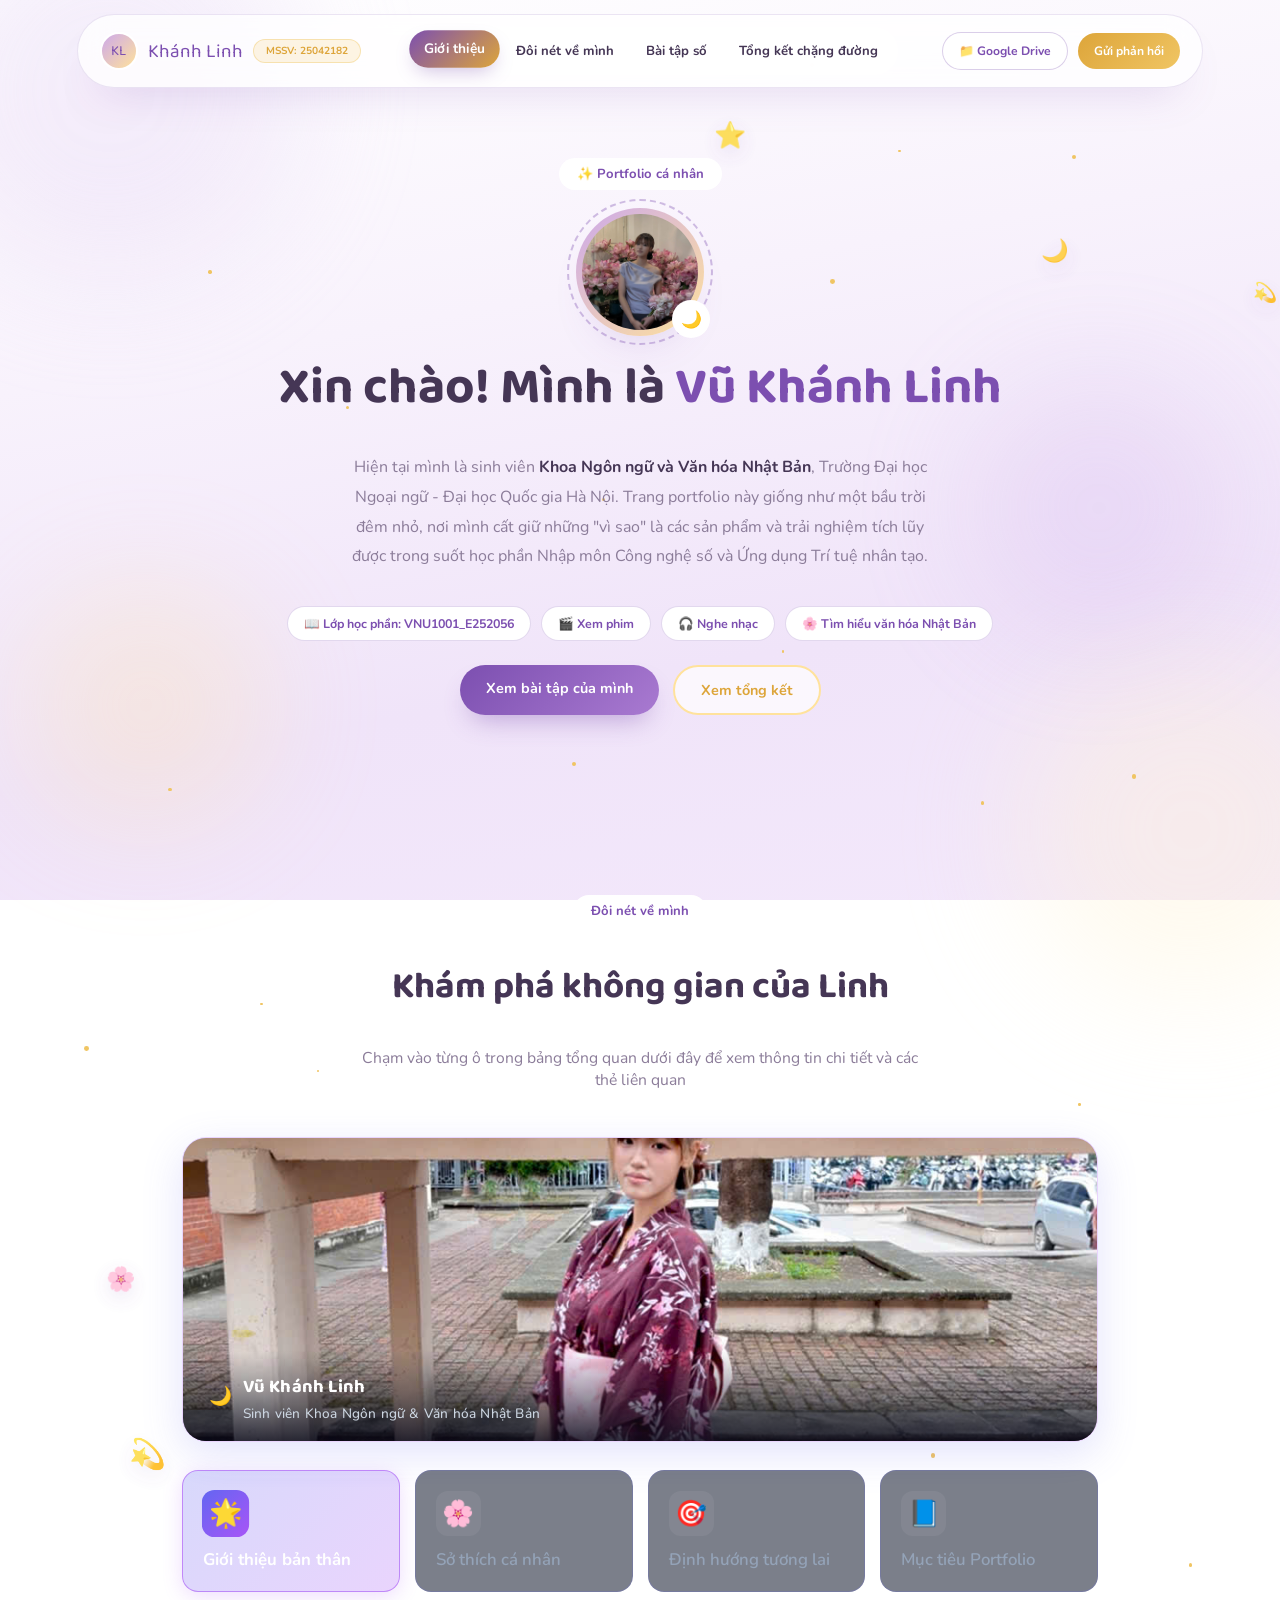
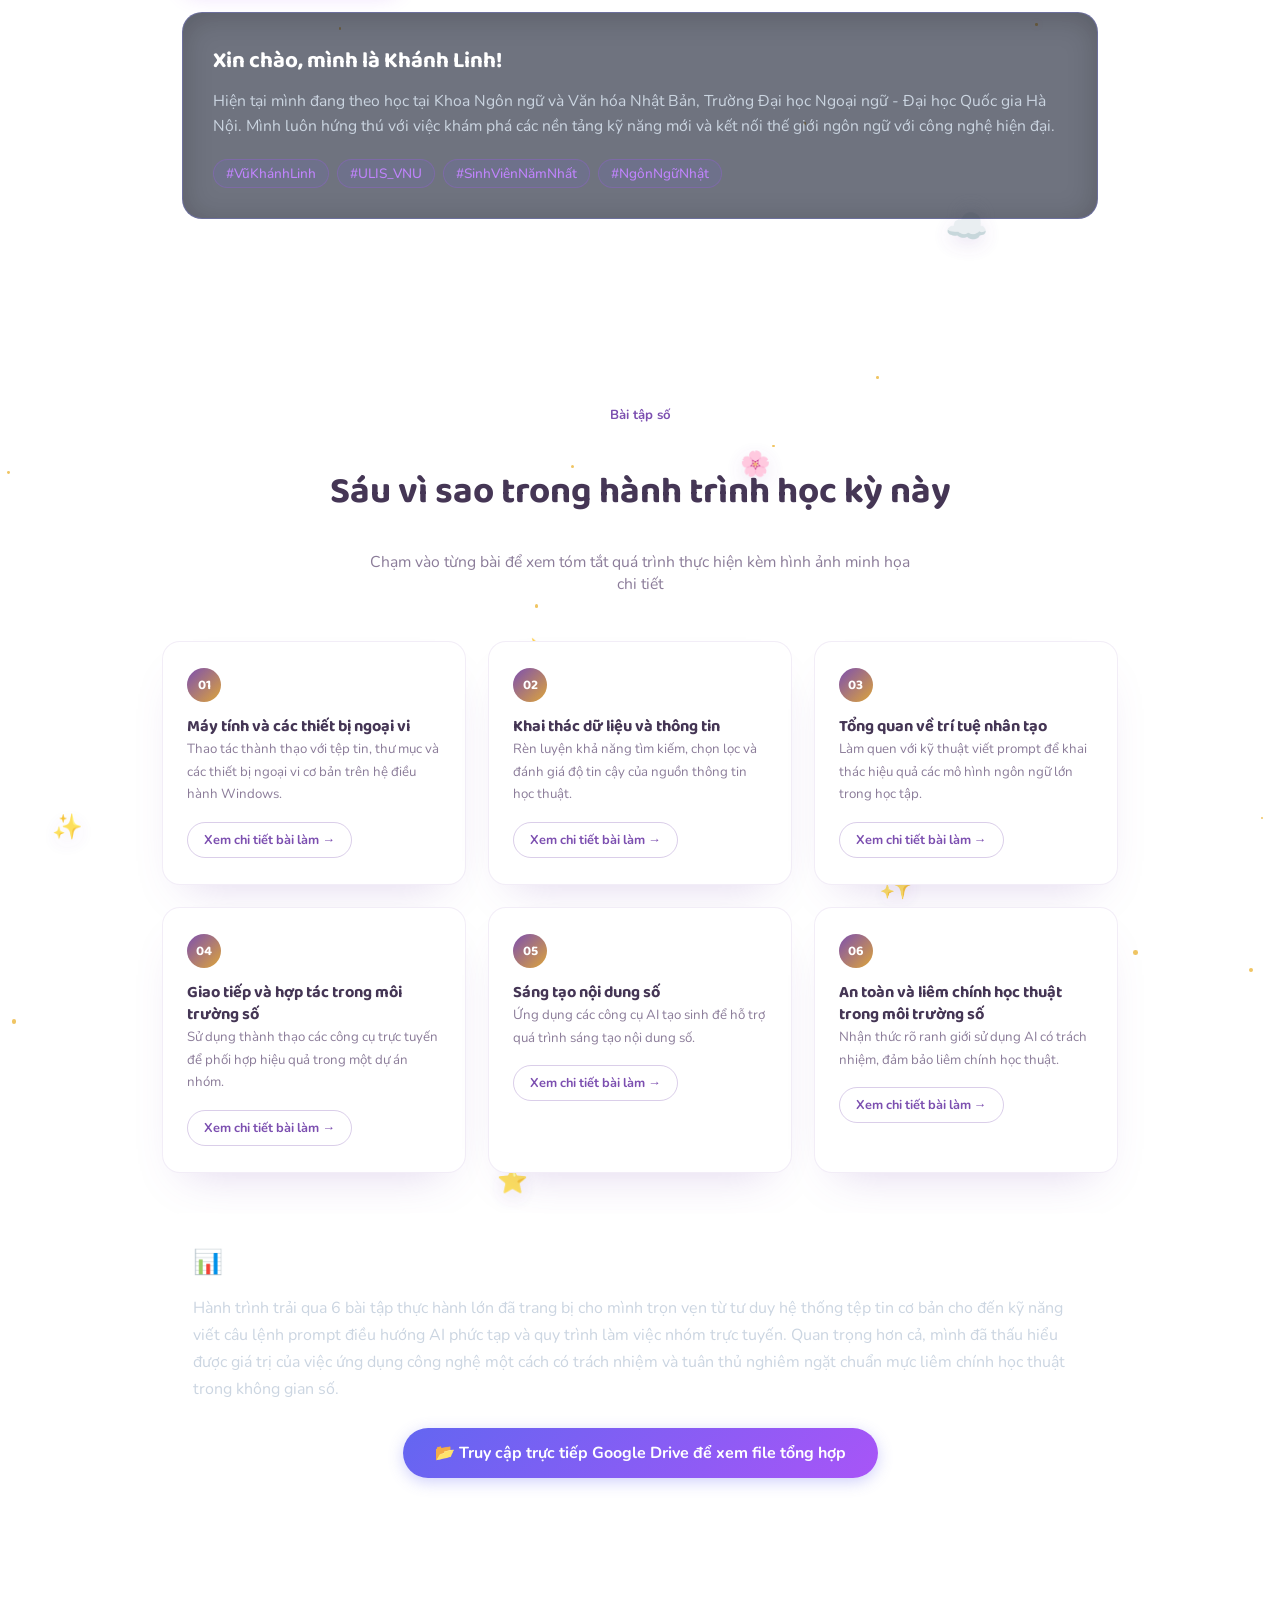
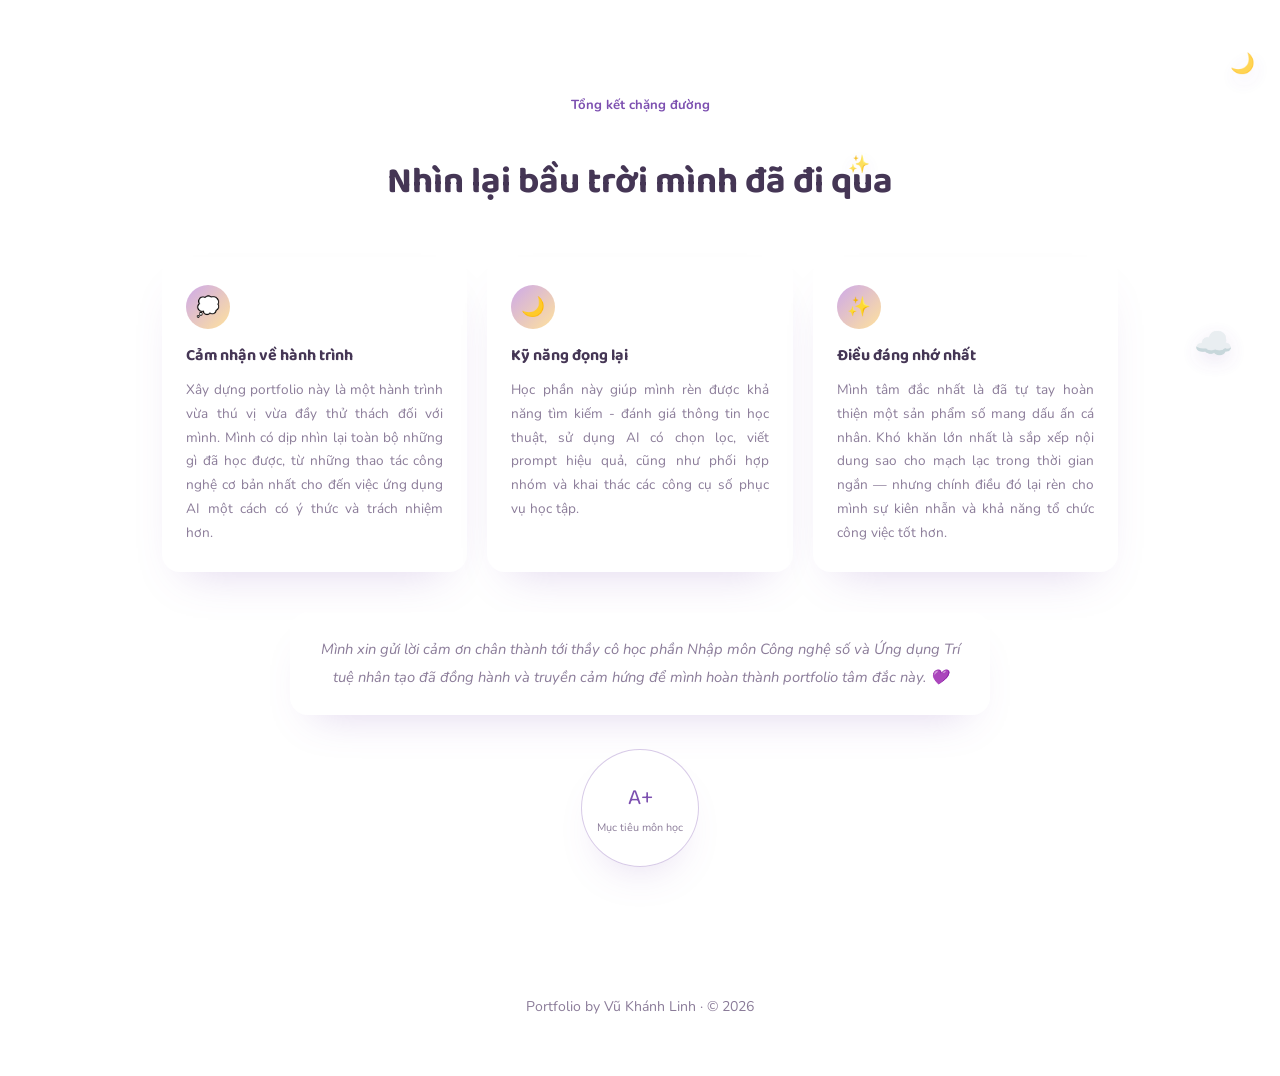
==== index.html @ 267544a5 "Update index.html" ====
<!DOCTYPE html>
<html lang="vi">
<head>
<meta charset="UTF-8">
<meta name="viewport" content="width=device-width, initial-scale=1.0">
<title>Vũ Khánh Linh — Portfolio ✨</title>
<link rel="preconnect" href="https://fonts.googleapis.com">
<link rel="preconnect" href="https://fonts.gstatic.com" crossorigin>
<link href="https://fonts.googleapis.com/css2?family=Baloo+2:wght@500;600;700;800&family=Nunito:wght@400;500;600;700;800&display=swap" rel="stylesheet">
<link rel="stylesheet" href="style.css">
<style>
  /* ==========================================================================
     CSS BỔ SUNG & CẬP NHẬT CHO BỐ CỤC GIỚI THIỆU GIỐNG WEB MẪU VÀ BẢNG TAB INTERACTIVE
     ========================================================================== */
  
  /* Khung bao ngoài: xếp dọc — ảnh banner ngang ở trên, bảng nội dung ở dưới */
  .about-layout-wrapper {
    display: flex;
    flex-direction: column;
    gap: 28px;
    max-width: 1200px;
    margin: 40px auto 0;
    padding: 0 20px;
  }

  /* Khung ảnh banner ngang, đặt phía trên các ô nội dung */
  .about-image-side {
    width: 100%;
    aspect-ratio: 21 / 7;
    border-radius: 24px;
    overflow: hidden;
    position: relative;
    box-shadow: 0 12px 40px rgba(99, 102, 241, 0.18);
    border: 1px solid rgba(168, 85, 247, 0.25);
    isolation: isolate;
    touch-action: manipulation;
    -webkit-tap-highlight-color: transparent;
  }
  /* Viền phát sáng chạy quanh khung ảnh, đồng bộ tông tím-chàm của web */
  .about-image-side::before {
    content: '';
    position: absolute;
    inset: -2px;
    z-index: -1;
    border-radius: 26px;
    background: linear-gradient(120deg, #6366f1, #a855f7, #ec4899, #6366f1);
    background-size: 300% 300%;
    animation: bannerGlow 8s ease infinite;
    opacity: 0.55;
  }
  .about-image-side img {
    width: 100%;
    height: 100%;
    object-fit: cover;
    display: block;
    transition: transform 0.6s ease;
    animation: kenBurns 14s ease-in-out infinite alternate;
  }
  /* Chỉ phóng ảnh nhẹ trên thiết bị có chuột thật — tránh hiệu ứng phóng bị "kẹt" khi chạm/click trên di động */
  @media (hover: hover) and (pointer: fine) {
    .about-image-side:hover img {
      transform: scale(1.06);
    }
  }

  /* Lớp phủ gradient + nhãn tên phía dưới ảnh banner, đồng bộ tông màu chàm-tím */
  .about-image-caption {
    position: absolute;
    left: 0; right: 0; bottom: 0;
    padding: 22px 26px 18px;
    background: linear-gradient(to top, rgba(10, 10, 25, 0.85) 0%, rgba(10, 10, 25, 0.35) 55%, transparent 100%);
    display: flex;
    align-items: center;
    gap: 10px;
    color: #fff;
    font-family: 'Baloo 2', sans-serif;
    font-size: 1.15rem;
    font-weight: 700;
    letter-spacing: 0.2px;
    pointer-events: none;
  }
  .about-image-caption .caption-sparkle {
    display: inline-block;
    animation: sparkleSpin 3.5s ease-in-out infinite;
  }
  .about-image-caption .caption-sub {
    display: block;
    font-family: 'Nunito', sans-serif;
    font-size: 0.85rem;
    font-weight: 500;
    color: #cbd5e1;
    margin-top: 2px;
  }

  @keyframes bannerGlow {
    0% { background-position: 0% 50%; }
    50% { background-position: 100% 50%; }
    100% { background-position: 0% 50%; }
  }
  @keyframes kenBurns {
    from { transform: scale(1); }
    to { transform: scale(1.08); }
  }
  @keyframes sparkleSpin {
    0%, 100% { transform: rotate(0deg) scale(1); }
    50% { transform: rotate(20deg) scale(1.15); }
  }

  /* Hệ thống bảng tổng quan và nội dung tương tác (Interactive Board) */
  .about-interactive-side {
    display: flex;
    flex-direction: column;
    gap: 20px;
    width: 100%;
  }
  
  /* Bảng tổng quan gồm 4 ô - ĐÃ ĐỔI MÀU KHỚP TONE WEB */
  .info-grid-board {
    display: grid;
    grid-template-columns: repeat(4, 1fr);
    gap: 15px;
  }
  .info-cell {
    background: rgba(15, 23, 42, 0.55); /* Màu nền tối sâu đồng bộ với không gian web */
    border: 1px solid rgba(99, 102, 241, 0.2); /* Viền màu chàm mờ */
    padding: 20px;
    border-radius: 16px;
    cursor: pointer;
    transition: all 0.3s cubic-bezier(0.4, 0, 0.2, 1);
    display: flex;
    flex-direction: column;
    align-items: flex-start;
    gap: 12px;
    touch-action: manipulation;
    -webkit-tap-highlight-color: transparent;
    position: relative;
    overflow: hidden;
  }
  .info-cell .cell-icon {
    font-size: 1.6rem;
    background: rgba(255, 255, 255, 0.06);
    width: 45px;
    height: 45px;
    display: flex;
    align-items: center;
    justify-content: center;
    border-radius: 12px;
    transition: all 0.3s ease;
  }
  .info-cell h3 {
    font-size: 1.05rem;
    margin: 0;
    font-family: 'Nunito', sans-serif;
    color: #94a3b8; /* Chữ màu xám bạc dịu nhẹ, không bị gắt */
    font-weight: 600;
  }
  
  /* Trạng thái ô đang được chọn - ĐÃ ĐỔI MÀU KHỚP TONE WEB */
  .info-cell.active-cell {
    background: linear-gradient(135deg, rgba(99, 102, 241, 0.25), rgba(168, 85, 247, 0.25)); /* Gradient Chàm - Tím neon mờ */
    border-color: rgba(168, 85, 247, 0.6); /* Viền tím phát sáng rõ nét */
    box-shadow: 0 4px 20px rgba(168, 85, 247, 0.2);
    animation: cellPop 0.35s cubic-bezier(0.34, 1.56, 0.64, 1);
  }
  .info-cell.active-cell h3 {
    color: #ffffff; /* Khi active chữ chuyển hẳn sang trắng sáng */
    font-weight: 700;
  }
  .info-cell.active-cell .cell-icon {
    background: linear-gradient(135deg, #6366f1, #a855f7); /* Icon có nền gradient đặc trưng */
    transform: scale(1.05);
    animation: iconBounce 0.5s ease;
  }
  /* Hiệu ứng hover chỉ áp dụng cho chuột thật */
  @media (hover: hover) and (pointer: fine) {
    .info-cell:hover:not(.active-cell) {
      background: rgba(99, 102, 241, 0.12); /* Ánh lên sắc xanh chàm mờ khi hover */
      border-color: rgba(99, 102, 241, 0.4);
      transform: translateY(-2px);
    }
  }
  .info-cell:active:not(.active-cell) {
    background: rgba(255, 255, 255, 0.09);
  }

  @keyframes cellPop {
    0% { transform: scale(0.96); }
    60% { transform: scale(1.02); }
    100% { transform: scale(1); }
  }
  @keyframes iconBounce {
    0% { transform: scale(0.6) rotate(-10deg); }
    60% { transform: scale(1.15) rotate(6deg); }
    100% { transform: scale(1.05) rotate(0deg); }
  }

  /* Khung hiển thị nội dung chi tiết phía dưới bảng */
  .info-details-display {
    background: rgba(15, 23, 42, 0.6); /* Nền đồng bộ bóng mờ bóng đêm */
    border: 1px solid rgba(99, 102, 241, 0.25); /* Viền màu chàm đồng điệu với khối bài tập */
    border-radius: 20px;
    padding: 30px;
    min-height: 180px;
    backdrop-filter: blur(10px);
    position: relative;
    display: flex;
    flex-direction: column;
    justify-content: space-between;
    box-shadow: inset 0 4px 30px rgba(0, 0, 0, 0.2);
  }
  .details-content-pane {
    display: none;
    animation: fadeInBlur 0.4s ease forwards;
  }
  .details-content-pane.active-pane {
    display: block;
  }
  .details-content-pane h4 {
    font-family: 'Baloo 2', sans-serif;
    font-size: 1.4rem;
    margin: 0 0 10px 0;
    color: #fff;
  }
  .details-content-pane p {
    color: #cbd5e1;
    line-height: 1.6;
    margin: 0 0 20px 0;
    font-size: 0.98rem;
  }

  /* Vùng chứa thẻ từ khóa liên quan */
  .related-tags-zone {
    display: flex;
    flex-wrap: wrap;
    gap: 8px;
  }
  .keyword-tag {
    background: rgba(99, 102, 241, 0.1); /* Màu nền thẻ mờ chàm */
    border: 1px solid rgba(168, 85, 247, 0.25); /* Viền thẻ ánh tím nhẹ */
    color: #c084fc; /* Màu chữ tím nhạt phát sáng dịu mắt */
    padding: 4px 12px;
    border-radius: 30px;
    font-size: 0.85rem;
    font-weight: 500;
    transition: all 0.2s ease;
  }
  .keyword-tag:hover {
    background: rgba(168, 85, 247, 0.25);
    border-color: rgba(168, 85, 247, 0.5);
    color: #fff;
    box-shadow: 0 2px 10px rgba(168, 85, 247, 0.3);
  }

  @keyframes fadeInBlur {
    from { opacity: 0; transform: translateY(5px); filter: blur(4px); }
    to { opacity: 1; transform: translateY(0); filter: blur(0); }
  }

  /* Khung tổng kết kinh nghiệm dưới lưới bài tập */
  .exercises-summary-box {
    max-width: 1200px;
    margin: 40px auto 0;
    padding: 30px;
    background: rgba(255, 255, 255, 0.04);
    backdrop-filter: blur(10px);
    border-radius: 24px;
    border: 1px solid rgba(255, 255, 255, 0.08);
  }
  .exercises-summary-box h3 {
    font-family: 'Baloo 2', sans-serif;
    font-size: 1.5rem;
    color: #fff;
    margin: 0 0 12px 0;
    display: flex;
    align-items: center;
    gap: 10px;
  }
  .exercises-summary-box p {
    color: #cbd5e1;
    line-height: 1.7;
    margin: 0 0 25px 0;
  }
  .drive-cta-wrapper {
    text-align: center;
  }
  .btn-drive-direct {
    display: inline-flex;
    align-items: center;
    gap: 10px;
    background: linear-gradient(135deg, #6366f1, #a855f7);
    color: #fff;
    padding: 14px 32px;
    border-radius: 50px;
    font-weight: 700;
    text-decoration: none;
    box-shadow: 0 4px 15px rgba(99, 102, 241, 0.3);
    transition: all 0.3s ease;
  }
  .btn-drive-direct:hover {
    transform: translateY(-3px);
    box-shadow: 0 6px 20px rgba(168, 85, 247, 0.5);
  }

  /* Responsive: ảnh banner thấp hơn và bảng ô rút về ít cột hơn trên màn hình nhỏ */
  @media (max-width: 968px) {
    .info-grid-board {
      grid-template-columns: repeat(2, 1fr);
    }
    .about-image-side {
      aspect-ratio: 16 / 9;
    }
  }
  @media (max-width: 560px) {
    .info-grid-board {
      grid-template-columns: 1fr;
    }
    .about-image-side {
      aspect-ratio: 4 / 3;
    }
    .about-image-caption {
      font-size: 1rem;
      padding: 16px 18px 14px;
    }
  }
</style>
</head>
<body>

<div class="blob-wrap"><div class="blob blob-1"></div></div>
<div class="blob-wrap"><div class="blob blob-2"></div></div>
<div class="blob-wrap"><div class="blob blob-3"></div></div>
<div class="blob-wrap"><div class="blob blob-4"></div></div>
<div id="star-layer"></div>
<div id="sticker-layer"></div>
<div class="cursor-glow" id="cursorGlow"></div>

<nav>
  <div class="logo-group">
    <div class="logo-badge">
      <img src="avatar.jpg" alt="Vũ Khánh Linh" onerror="this.style.display='none'; this.parentElement.innerHTML='KL';">
    </div>
    <div class="logo">Khánh Linh</div>
    <span class="mssv-chip">MSSV: 25042182</span>
  </div>
  <ul class="nav-links">
    <li><a href="#gioi-thieu" class="nav-link active">Giới thiệu</a></li>
    <li><a href="#ve-minh" class="nav-link">Đôi nét về mình</a></li>
    <li><a href="#bai-tap" class="nav-link">Bài tập số</a></li>
    <li><a href="#tong-ket" class="nav-link">Tổng kết chặng đường</a></li>
  </ul>
  <div class="nav-actions">
    <a href="https://drive.google.com/drive/folders/YOUR_FOLDER_ID" target="_blank" rel="noopener" class="nav-btn nav-btn-outline">📁 Google Drive</a>
    <a href="#" class="nav-btn nav-btn-solid">Gửi phản hồi</a>
  </div>
</nav>

<section class="hero" id="gioi-thieu">
  <div class="hero-inner">
    <span class="eyebrow reveal">✨ Portfolio cá nhân</span>
    <div class="moon-avatar reveal">
      <div class="moon-inner">
        <img src="avt.jpg" alt="Ảnh cá nhân của Vũ Khánh Linh"
             onerror="this.style.display='none'; this.parentElement.innerHTML='<span class=\'avatar-fallback\'>KL</span>';">
      </div>
      <div class="star-badge">🌙</div>
    </div>
    <h1 class="reveal">Xin chào! Mình là <span>Vũ Khánh Linh</span></h1>
    <p class="reveal">Hiện tại mình là sinh viên <b>Khoa Ngôn ngữ và Văn hóa Nhật Bản</b>, Trường
      Đại học Ngoại ngữ - Đại học Quốc gia Hà Nội. Trang portfolio này giống như một bầu trời đêm
      nhỏ, nơi mình cất giữ những "vì sao" là các sản phẩm và trải nghiệm tích lũy được trong suốt
      học phần Nhập môn Công nghệ số và Ứng dụng Trí tuệ nhân tạo.</p>
    <div class="hero-meta reveal">
      <span>📖 Lớp học phần: VNU1001_E252056</span>
      <span>🎬 Xem phim</span>
      <span>🎧 Nghe nhạc</span>
      <span>🌸 Tìm hiểu văn hóa Nhật Bản</span>
    </div>
    <div class="hero-cta reveal">
      <a href="#bai-tap" class="btn btn-primary">Xem bài tập của mình</a>
      <a href="#tong-ket" class="btn btn-ghost">Xem tổng kết</a>
    </div>
  </div>
</section>

<section id="ve-minh">
  <div class="section-head reveal">
    <span class="eyebrow" style="position:static;">Đôi nét về mình</span>
    <h2>Khám phá không gian của Linh</h2>
    <p>Chạm vào từng ô trong bảng tổng quan dưới đây để xem thông tin chi tiết và các thẻ liên quan</p>
  </div>
  
  <div class="about-layout-wrapper">
    <div class="about-image-side reveal">
      <img src="linh.jpg" alt="Vũ Khánh Linh Portrait" onerror="this.src='https://images.unsplash.com/photo-1534528741775-53994a69daeb?q=80&w=1200&auto=format&fit=crop';">
      <div class="about-image-caption">
        <span class="caption-sparkle">🌙</span>
        <span>
          Vũ Khánh Linh
          <span class="caption-sub">Sinh viên Khoa Ngôn ngữ &amp; Văn hóa Nhật Bản</span>
        </span>
      </div>
    </div>

    <div class="about-interactive-side reveal">
      <div class="info-grid-board">
        <div class="info-cell active-cell reveal" onclick="switchAboutTab(0)">
          <div class="cell-icon">🌟</div>
          <h3>Giới thiệu bản thân</h3>
        </div>
        <div class="info-cell reveal" onclick="switchAboutTab(1)">
          <div class="cell-icon">🌸</div>
          <h3>Sở thích cá nhân</h3>
        </div>
        <div class="info-cell reveal" onclick="switchAboutTab(2)">
          <div class="cell-icon">🎯</div>
          <h3>Định hướng tương lai</h3>
        </div>
        <div class="info-cell reveal" onclick="switchAboutTab(3)">
          <div class="cell-icon">📘</div>
          <h3>Mục tiêu Portfolio</h3>
        </div>
      </div>

      <div class="info-details-display">
        
        <div class="details-content-pane active-pane" id="pane-0">
          <h4>Xin chào, mình là Khánh Linh!</h4>
          <p>Hiện tại mình đang theo học tại Khoa Ngôn ngữ và Văn hóa Nhật Bản, Trường Đại học Ngoại ngữ - Đại học Quốc gia Hà Nội. Mình luôn hứng thú với việc khám phá các nền tảng kỹ năng mới và kết nối thế giới ngôn ngữ với công nghệ hiện đại.</p>
          <div class="related-tags-zone">
            <span class="keyword-tag">#VũKhánhLinh</span>
            <span class="keyword-tag">#ULIS_VNU</span>
            <span class="keyword-tag">#SinhViênNămNhất</span>
            <span class="keyword-tag">#NgônNgữNhật</span>
          </div>
        </div>

        <div class="details-content-pane" id="pane-1">
          <h4>Những điều làm cuộc sống mình rực rỡ</h4>
          <p>Ngoài không gian giảng đường, mình thích tìm cảm hứng thông qua việc xem phim truyền hình, nghe các giai điệu nhẹ nhàng và chủ động tìm hiểu các nét đẹp văn hóa độc đáo của xứ sở hoa anh đào. Điều này hỗ trợ tư duy ngôn ngữ của mình cực tốt.</p>
          <div class="related-tags-zone">
            <span class="keyword-tag">#XemPhim</span>
            <span class="keyword-tag">#NgheNhạc</span>
            <span class="keyword-tag">#VănHóaNhậtBản</span>
            <span class="keyword-tag">#JPop_Anime</span>
          </div>
        </div>

        <div class="details-content-pane" id="pane-2">
          <h4>Mục tiêu học tập & Định hướng phát triển</h4>
          <p>Mình mong muốn xây dựng một nền tảng kiến thức chuyên sâu vững chắc về Nhật Bản học. Đồng thời, mình chủ động kết hợp trau dồi các kỹ năng công nghệ số và ứng dụng AI cốt lõi để nâng cao hiệu suất làm việc toàn diện trong kỷ nguyên mới.</p>
          <div class="related-tags-zone">
            <span class="keyword-tag">#ChuyểnĐổiSố</span>
            <span class="keyword-tag">#NăngLựcCạnhTranh</span>
            <span class="keyword-tag">#KỹNăngAI</span>
            <span class="keyword-tag">#HọcTậpChủĐộng</span>
          </div>
        </div>

        <div class="details-content-pane" id="pane-3">
          <h4>Ý nghĩa cốt lõi của không gian này</h4>
          <p>Trang Portfolio này được thiết kế như một cuốn nhật ký số hóa lưu trữ toàn bộ các sản phẩm thực hành thực tế của học phần VNU1001. Đây là minh chứng rõ ràng cho tiến trình phát triển và hoàn thiện kỹ năng số của bản thân mình.</p>
          <div class="related-tags-zone">
            <span class="keyword-tag">#LưuTrữSố</span>
            <span class="keyword-tag">#ỨngDụngTríTuệNhânTạo</span>
            <span class="keyword-tag">#MinhChứngHọcTập</span>
            <span class="keyword-tag">#VNU1001</span>
          </div>
        </div>

      </div>
    </div>
  </div>
</section>

<section id="bai-tap">
  <div class="section-head reveal">
    <span class="eyebrow" style="position:static;">Bài tập số</span>
    <h2>Sáu vì sao trong hành trình học kỳ này</h2>
    <p>Chạm vào từng bài để xem tóm tắt quá trình thực hiện kèm hình ảnh minh họa chi tiết</p>
  </div>
  <div class="work-grid" id="workGrid"></div>

  <div class="exercises-summary-box reveal">
    <h3>📊 Tổng kết kinh nghiệm sau 6 bài tập</h3>
    <p>
      Hành trình trải qua 6 bài tập thực hành lớn đã trang bị cho mình trọn vẹn từ tư duy hệ thống tệp tin cơ bản cho đến kỹ năng viết câu lệnh prompt điều hướng AI phức tạp và quy trình làm việc nhóm trực tuyến. Quan trọng hơn cả, mình đã thấu hiểu được giá trị của việc ứng dụng công nghệ một cách có trách nhiệm và tuân thủ nghiêm ngặt chuẩn mực liêm chính học thuật trong không gian số.
    </p>
    <div class="drive-cta-wrapper">
      <a href="https://drive.google.com/drive/folders/YOUR_FOLDER_ID" target="_blank" rel="noopener" class="btn-drive-direct">
        📂 Truy cập trực tiếp Google Drive để xem file tổng hợp
      </a>
    </div>
  </div>
</section>

<section id="tong-ket">
  <div class="section-head reveal">
    <span class="eyebrow" style="position:static;">Tổng kết chặng đường</span>
    <h2>Nhìn lại bầu trời mình đã đi qua</h2>
  </div>
  <div class="phase-grid">
    <div class="phase-card reveal">
      <div class="p-icon">💭</div>
      <h3>Cảm nhận về hành trình</h3>
      <p>Xây dựng portfolio này là một hành trình vừa thú vị vừa đầy thử thách đối với mình.
        Mình có dịp nhìn lại toàn bộ những gì đã học được, từ những thao tác công nghệ cơ bản
        nhất cho đến việc ứng dụng AI một cách có ý thức và trách nhiệm hơn.</p>
    </div>
    <div class="phase-card reveal">
      <div class="p-icon">🌙</div>
      <h3>Kỹ năng đọng lại</h3>
      <p>Học phần này giúp mình rèn được khả năng tìm kiếm - đánh giá thông tin học thuật, sử
        dụng AI có chọn lọc, viết prompt hiệu quả, cũng như phối hợp nhóm và khai thác các công
        cụ số phục vụ học tập.</p>
    </div>
    <div class="phase-card reveal">
      <div class="p-icon">✨</div>
      <h3>Điều đáng nhớ nhất</h3>
      <p>Mình tâm đắc nhất là đã tự tay hoàn thiện một sản phẩm số mang dấu ấn cá nhân. Khó khăn
        lớn nhất là sắp xếp nội dung sao cho mạch lạc trong thời gian ngắn — nhưng chính điều đó
        lại rèn cho mình sự kiên nhẫn và khả năng tổ chức công việc tốt hơn.</p>
    </div>
  </div>
  <p class="thanks-note reveal">Mình xin gửi lời cảm ơn chân thành tới thầy cô học phần Nhập môn
    Công nghệ số và Ứng dụng Trí tuệ nhân tạo đã đồng hành và truyền cảm hứng để mình hoàn thành
    portfolio tâm đắc này. 💜</p>
  <div class="stat-solo reveal">
    <div class="stat-circle"><span class="num">A+</span><span class="label">Mục tiêu môn học</span></div>
  </div>
</section>

<footer>
  Portfolio by Vũ Khánh Linh · © 2026
</footer>

<script>
  // ===== XỬ LÝ CHUYỂN ĐỔI Ô TRONG BẢNG GIỚI THIỆU ĐỘNG =====
  function switchAboutTab(index) {
    // Gỡ bỏ class active cũ của các ô trong bảng
    const cells = document.querySelectorAll('.info-cell');
    cells.forEach(cell => cell.classList.remove('active-cell'));
    
    // Gỡ bỏ class hiển thị nội dung cũ
    const panes = document.querySelectorAll('.details-content-pane');
    panes.forEach(pane => pane.classList.remove('active-pane'));
    
    // Kích hoạt ô mới và nội dung mới tương ứng
    cells[index].classList.add('active-cell');
    document.getElementById(`pane-${index}`).classList.add('active-pane');
  }

  // ===== twinkling stars =====
  const starLayer = document.getElementById('star-layer');
  for(let i=0;i<40;i++){
    const s = document.createElement('div');
    s.className = 'twinkle';
    const size = 2 + Math.random()*3;
    s.style.width = size+'px'; s.style.height = size+'px';
    s.style.left = (Math.random()*100)+'vw';
    s.style.top = (Math.random()*300)+'vh';
    s.style.animationDuration = (2+Math.random()*3)+'s';
    s.style.animationDelay = (Math.random()*4)+'s';
    starLayer.appendChild(s);
  }

  // ===== floating stickers =====
  const stickerEmojis = ['✨','🌙','⭐','💫','🌸','☁️'];
  const layer = document.getElementById('sticker-layer');
  const stickers = [];
  for(let i=0;i<14;i++){
    const el = document.createElement('div');
    el.className = 'float-sticker';
    el.textContent = stickerEmojis[i % stickerEmojis.length];
    el.style.left = (Math.random()*100) + 'vw';
    el.style.top = (Math.random()*400) + 'vh';
    el.style.animationDelay = (Math.random()*4) + 's';
    el.style.animationDuration = (4 + Math.random()*3) + 's';
    el.style.fontSize = (1.1 + Math.random()*1.1) + 'rem';
    layer.appendChild(el);
    stickers.push({ el, speed: 0.05 + Math.random()*0.15 });
  }
  window.addEventListener('scroll', () => {
    const y = window.scrollY;
    stickers.forEach(s => { s.el.style.transform = `translateY(${-y * s.speed}px)`; });
  }, { passive: true });

  const glow = document.getElementById('cursorGlow');
  window.addEventListener('mousemove', (e) => {
    glow.style.left = e.clientX+'px'; glow.style.top = e.clientY+'px'; glow.style.opacity = 1;
  });
  window.addEventListener('mouseleave', () => { glow.style.opacity = 0; });

  function addTilt(el, strength=6){
    el.addEventListener('mousemove', (e) => {
      const r = el.getBoundingClientRect();
      const px = (e.clientX-r.left)/r.width - 0.5, py = (e.clientY-r.top)/r.height - 0.5;
      el.style.transform = `perspective(700px) rotateY(${px*strength}deg) rotateX(${-py*strength}deg) translateY(-4px)`;
    });
    el.addEventListener('mouseleave', () => { el.style.transform = ''; });
  }

  // ===== bài tập card grid, each links to its own sub-page =====
  const exercises = [
    {t:"Máy tính và các thiết bị ngoại vi",
     goal:"Thao tác thành thạo với tệp tin, thư mục và các thiết bị ngoại vi cơ bản trên hệ điều hành Windows.",
     link:"baitap1.html"},
    {t:"Khai thác dữ liệu và thông tin",
     goal:"Rèn luyện khả năng tìm kiếm, chọn lọc và đánh giá độ tin cậy của nguồn thông tin học thuật.",
     link:"baitap2.html"},
    {t:"Tổng quan về trí tuệ nhân tạo",
     goal:"Làm quen với kỹ thuật viết prompt để khai thác hiệu quả các mô hình ngôn ngữ lớn trong học tập.",
     link:"baitap3.html"},
    {t:"Giao tiếp và hợp tác trong môi trường số",
     goal:"Sử dụng thành thạo các công cụ trực tuyến để phối hợp hiệu quả trong một dự án nhóm.",
     link:"baitap4.html"},
    {t:"Sáng tạo nội dung số",
     goal:"Ứng dụng các công cụ AI tạo sinh để hỗ trợ quá trình sáng tạo nội dung số.",
     link:"baitap5.html"},
    {t:"An toàn và liêm chính học thuật trong môi trường số",
     goal:"Nhận thức rõ ranh giới sử dụng AI có trách nhiệm, đảm bảo liêm chính học thuật.",
     link:"baitap6.html"},
  ];
  const grid = document.getElementById('workGrid');
  exercises.forEach((ex,i)=>{
    const card = document.createElement('a');
    card.href = ex.link;
    card.className = 'work-card reveal';
    card.innerHTML = `
      <div class="w-top"><span class="w-num">${String(i+1).padStart(2,'0')}</span></div>
      <h3>${ex.t}</h3>
      <p class="w-goal">${ex.goal}</p>
      <span class="w-link">Xem chi tiết bài làm →</span>`;
    grid.appendChild(card);
    addTilt(card, 4);
  });

  // ===== reveal on scroll =====
  const reveals = document.querySelectorAll('.reveal');
  reveals.forEach((el, i) => { el.style.transitionDelay = (i % 6) * 0.07 + 's'; });
  const io = new IntersectionObserver((entries)=>{
    entries.forEach(entry=>{
      if(entry.isIntersecting){ entry.target.classList.add('in-view'); io.unobserve(entry.target); }
    });
  }, { threshold: 0.12 });
  reveals.forEach(el=>io.observe(el));

  // ===== smooth scroll + active nav =====
  const navLinks = document.querySelectorAll('.nav-link');
  document.querySelectorAll('a[href^="#"]').forEach(link=>{
    link.addEventListener('click', (e)=>{
      const target = document.querySelector(link.getAttribute('href'));
      if(target){ e.preventDefault(); target.scrollIntoView({ behavior: 'smooth', block: 'start' }); }
    });
  });
  const sections = document.querySelectorAll('section[id]');
  const navIo = new IntersectionObserver((entries)=>{
    entries.forEach(entry=>{
      if(entry.isIntersecting){
        const id = entry.target.getAttribute('id');
        navLinks.forEach(l=>{ l.classList.toggle('active', l.getAttribute('href') === '#' + id); });
      }
    });
  }, { threshold: 0.4 });
  sections.forEach(s=>navIo.observe(s));
</script>
</body>
</html>
---- style.css ----
:root{
  --twilight-pale: #F8F2FC;
  --twilight-deep: #F0E4F9;
  --purple-pale: #E6D6F5;
  --purple-soft: #CDA9EA;
  --purple: #A97AD1;
  --purple-deep: #7C4FB0;
  --gold-pale: #FFF3D6;
  --gold-soft: #FFE29C;
  --gold: #F0C563;
  --gold-deep: #DDA53A;
  --ink: #453655;
  --muted: #8B7C99;
  --white-soft: #FFFFFF;
  --shadow-soft: 0 22px 44px -24px rgba(124, 79, 176, 0.26);
  --radius-lg: 30px;
  --radius-sm: 18px;
}
*{ box-sizing: border-box; }
html{ scroll-behavior: smooth; }
@media (prefers-reduced-motion: reduce){
  html{ scroll-behavior: auto; }
  *{ animation-duration: 0.01ms !important; animation-iteration-count: 1 !important; transition-duration: 0.01ms !important; }
}
body{
  margin: 0; font-family: 'Nunito', sans-serif; color: var(--ink);
  background: linear-gradient(170deg, #FFFFFF 0%, var(--twilight-pale) 35%, var(--twilight-deep) 70%, #F3E8FB 100%);
  background-attachment: fixed; overflow-x: hidden; position: relative;
}
h1, h2, h3, .display{ font-family: 'Baloo 2', cursive; font-weight: 700; }
a{ color: inherit; text-decoration: none; }

/* ===== animated aurora blobs + stars ===== */
.blob-wrap{ position: fixed; inset: 0; z-index: 0; pointer-events: none; }
.blob{ position: fixed; border-radius: 50%; filter: blur(60px); opacity: 0.38; z-index: 0; pointer-events: none; }
.blob-1{ width: 380px; height: 380px; background: var(--purple-pale); top: -100px; left: -80px; animation: float1 17s ease-in-out infinite; }
.blob-2{ width: 340px; height: 340px; background: var(--gold-pale); bottom: -100px; right: -80px; animation: float2 21s ease-in-out infinite; }
.blob-3{ width: 260px; height: 260px; background: var(--purple-soft); top: 42%; right: 4%; animation: float3 19s ease-in-out infinite; opacity: 0.22; }
.blob-4{ width: 240px; height: 240px; background: var(--gold-soft); top: 65%; left: 2%; animation: float2 23s ease-in-out infinite; opacity: 0.25; }
@keyframes float1{ 0%,100%{ transform: translate(0,0) scale(1); } 50%{ transform: translate(-45px,55px) scale(1.12); } }
@keyframes float2{ 0%,100%{ transform: translate(0,0) scale(1); } 50%{ transform: translate(45px,-35px) scale(1.15); } }
@keyframes float3{ 0%,100%{ transform: translate(0,0) scale(1); } 50%{ transform: translate(-28px,-30px) scale(0.9); } }

#star-layer{ position: fixed; inset: 0; pointer-events: none; z-index: 1; }
.twinkle{ position: absolute; border-radius: 50%; background: var(--gold); animation: twinkle ease-in-out infinite; }
@keyframes twinkle{ 0%,100%{ opacity: 0.15; transform: scale(0.8); } 50%{ opacity: 0.9; transform: scale(1.3); } }

#sticker-layer{ position: fixed; inset: 0; pointer-events: none; z-index: 1; }
.float-sticker{ position: absolute; font-size: 1.5rem; animation: bob 5.5s ease-in-out infinite; opacity: 0.8; filter: drop-shadow(0 6px 10px rgba(124,79,176,0.18)); }
@keyframes bob{ 0%,100%{ transform: translateY(0) rotate(-6deg); } 50%{ transform: translateY(-20px) rotate(8deg); } }

.cursor-glow{
  position: fixed; width: 20px; height: 20px; border-radius: 50%;
  background: radial-gradient(circle, rgba(255,255,255,0.95), var(--gold-soft) 55%, transparent 75%);
  pointer-events: none; z-index: 999; transform: translate(-50%,-50%); mix-blend-mode: multiply;
  opacity: 0; transition: opacity 0.3s ease;
}

nav{
  position: sticky; top: 14px; z-index: 50; display: flex; align-items: center; justify-content: space-between;
  padding: 12px 22px; margin: 14px 6vw 0; background: rgba(255,255,255,0.78); backdrop-filter: blur(16px);
  border: 1px solid rgba(124,79,176,0.15); border-radius: 999px; box-shadow: var(--shadow-soft);
  flex-wrap: wrap; gap: 10px;
}
.logo-group{ display: flex; align-items: center; gap: 10px; }
.logo-badge{
  width: 38px; height: 38px; border-radius: 50%; overflow: hidden; flex-shrink: 0;
  background: linear-gradient(135deg, var(--purple-soft), var(--gold-soft)); display: flex; align-items: center; justify-content: center;
  border: 2px solid #fff; box-shadow: var(--shadow-soft); font-family: 'Baloo 2', cursive; color: var(--purple-deep); font-size: 0.9rem;
}
.logo-badge img{ width: 100%; height: 100%; object-fit: cover; }
.logo{ font-family: 'Baloo 2', cursive; font-size: 1.2rem; color: var(--purple-deep); }
.mssv-chip{
  font-size: 0.64rem; font-weight: 700; color: var(--gold-deep); background: rgba(240,197,99,0.18);
  border: 1px solid rgba(240,197,99,0.4); padding: 4px 12px; border-radius: 999px; white-space: nowrap;
}
.nav-links{ display: flex; gap: 4px; list-style: none; margin: 0; padding: 6px; background: rgba(255,255,255,0.6); border-radius: 999px; flex-wrap: wrap; }
.nav-links li a{
  display: inline-block; padding: 9px 14px; border-radius: 999px; font-weight: 700; font-size: 0.82rem;
  color: var(--ink); transition: all 0.4s cubic-bezier(.3,1.4,.5,1);
}
.nav-links li a:hover, .nav-links li a.active{
  background: linear-gradient(135deg, var(--purple-deep), var(--gold-deep)); color: #fff;
  box-shadow: 0 8px 18px -6px rgba(124,79,176,0.4); transform: translateY(-2px) scale(1.04);
}
.nav-actions{ display: flex; align-items: center; gap: 10px; }
.nav-btn{
  display: inline-flex; align-items: center; gap: 6px; padding: 10px 16px; border-radius: 999px;
  font-weight: 700; font-size: 0.76rem; white-space: nowrap; cursor: pointer; border: none;
  font-family: 'Nunito', sans-serif; transition: transform 0.35s cubic-bezier(.3,1.4,.5,1);
}
.nav-btn-outline{ background: rgba(255,255,255,0.7); color: var(--purple-deep); border: 1.5px solid rgba(124,79,176,0.28); }
.nav-btn-outline:hover{ transform: translateY(-3px) rotate(-2deg); background: #fff; }
.nav-btn-solid{ background: linear-gradient(135deg, var(--gold-deep), var(--gold)); color: #fff; }
.nav-btn-solid:hover{ transform: translateY(-3px) rotate(2deg); box-shadow: 0 12px 22px -8px rgba(221,165,58,0.45); }

section{ position: relative; z-index: 2; padding: 90px 8vw; max-width: 1160px; margin: 0 auto; }
.reveal{ opacity: 0; transform: translateY(36px) scale(0.98); transition: opacity 0.7s ease, transform 0.7s cubic-bezier(.2,.8,.3,1.15); }
.reveal.in-view{ opacity: 1; transform: translateY(0) scale(1); }
.section-head{ text-align: center; margin-bottom: 46px; }
.section-head h2{ font-size: clamp(1.6rem, 3.6vw, 2.3rem); color: var(--ink); }
.section-head p{ max-width: 560px; margin: 10px auto 0; color: var(--muted); font-size: 0.98rem; }
.eyebrow{
  display: inline-flex; background: var(--white-soft); padding: 7px 18px; border-radius: 999px;
  font-weight: 700; font-size: 0.82rem; color: var(--purple-deep); box-shadow: var(--shadow-soft);
}

/* ===== HERO — asymmetric: text left, floating moon-badge avatar overlapping top-right ===== */
.hero{ padding-top: 70px; position: relative; }
.hero-inner{
  max-width: 760px; margin: 0 auto; text-align: center; display: flex; flex-direction: column;
  align-items: center; gap: 18px; position: relative;
}
.moon-avatar{
  position: relative; width: 128px; height: 128px; border-radius: 50%; margin-bottom: 4px;
  padding: 6px; background: linear-gradient(135deg, var(--purple-soft), var(--gold-soft));
  box-shadow: var(--shadow-soft); animation: frame-float 6s ease-in-out infinite;
}
@keyframes frame-float{ 0%,100%{ transform: translateY(0) rotate(-2deg); } 50%{ transform: translateY(-12px) rotate(2deg); } }
.moon-avatar::before{
  content: ""; position: absolute; inset: -9px; border-radius: 50%;
  border: 2px dashed rgba(124,79,176,0.35); animation: spin 30s linear infinite;
}
@keyframes spin{ to{ transform: rotate(360deg); } }
.moon-inner{
  width: 100%; height: 100%; border-radius: 50%; overflow: hidden;
  background: linear-gradient(160deg, #FBF5FF, var(--purple-pale)); display: flex; align-items: center; justify-content: center;
}
.moon-inner img{ width: 100%; height: 100%; object-fit: cover; }
.moon-inner .avatar-fallback{ font-family: 'Baloo 2', cursive; color: var(--purple-deep); font-size: 2.6rem; }
.moon-avatar .star-badge{
  position: absolute; bottom: -2px; right: -6px; background: #fff; border-radius: 50%; width: 38px; height: 38px;
  display: flex; align-items: center; justify-content: center; font-size: 1.05rem; box-shadow: var(--shadow-soft);
  animation: wiggle 3.5s ease-in-out infinite; z-index: 3;
}
@keyframes wiggle{ 0%,100%{ transform: rotate(-10deg); } 50%{ transform: rotate(12deg); } }
.hero h1{ font-size: clamp(2.1rem, 4.6vw, 3.2rem); line-height: 1.2; margin: 0; color: var(--ink); }
.hero h1 span{ color: var(--purple-deep); }
.hero-inner > p{ font-size: 1rem; line-height: 1.85; color: var(--muted); max-width: 600px; }
.hero-inner > p b{ color: var(--ink); }
.hero-meta{ display: flex; flex-wrap: wrap; gap: 10px; justify-content: center; }
.hero-meta span{
  font-size: 0.78rem; font-weight: 700; padding: 8px 16px; border-radius: 999px;
  background: var(--white-soft); border: 1px solid rgba(124,79,176,0.22); color: var(--purple-deep); box-shadow: var(--shadow-soft);
}
.hero-cta{ display: flex; gap: 14px; flex-wrap: wrap; justify-content: center; margin-top: 6px; }
.btn{
  padding: 13px 26px; border-radius: 999px; font-weight: 700; font-family: 'Nunito', sans-serif;
  cursor: pointer; border: none; font-size: 0.9rem; transition: transform 0.35s cubic-bezier(.3,1.4,.5,1), box-shadow 0.35s ease;
  display: inline-block;
}
.btn-primary{ background: linear-gradient(135deg, var(--purple-deep), var(--purple)); color: #fff; box-shadow: 0 14px 26px -10px rgba(124,79,176,0.45); }
.btn-primary:hover{ transform: translateY(-4px) scale(1.03) rotate(-1deg); }
.btn-ghost{ background: rgba(255,255,255,0.7); color: var(--gold-deep); border: 2px solid var(--gold-soft); }
.btn-ghost:hover{ transform: translateY(-4px) rotate(1deg); background: #fff; }

/* ===== Đôi nét về mình — horizontal constellation ribbon ===== */
.constellation{ display: flex; align-items: flex-start; justify-content: space-between; position: relative; gap: 10px; }
.constellation::before{
  content: ""; position: absolute; top: 22px; left: 8%; right: 8%; height: 2px;
  background: repeating-linear-gradient(to right, var(--purple-soft) 0 8px, transparent 8px 16px); opacity: 0.6; z-index: 0;
}
.const-item{ flex: 1; text-align: center; position: relative; z-index: 1; padding: 0 8px; }
.const-dot{
  width: 46px; height: 46px; border-radius: 50%; margin: 0 auto 18px; display: flex; align-items: center; justify-content: center;
  background: linear-gradient(135deg, var(--purple-soft), var(--gold-soft)); font-size: 1.15rem; box-shadow: var(--shadow-soft);
  border: 3px solid #fff;
}
.const-card{
  background: var(--white-soft); border-radius: var(--radius-sm); padding: 24px 20px; box-shadow: var(--shadow-soft);
  transition: transform 0.4s cubic-bezier(.2,.9,.3,1.3);
}
.const-card:hover{ transform: translateY(-6px); }
.const-card h3{ font-size: 0.98rem; margin: 0 0 10px; color: var(--ink); }
.const-card p{ font-size: 0.83rem; line-height: 1.7; color: var(--muted); margin: 0; }
@media (max-width: 760px){
  .constellation{ flex-direction: column; }
  .constellation::before{ display: none; }
  .const-item{ margin-bottom: 20px; }
}

/* ===== Bài tập — clickable card grid linking to sub-pages ===== */
.work-grid{ display: grid; grid-template-columns: repeat(auto-fit, minmax(260px, 1fr)); gap: 22px; }
.work-card{
  display: block; background: var(--white-soft); border-radius: var(--radius-sm); padding: 26px 24px;
  box-shadow: var(--shadow-soft); border: 1px solid rgba(124,79,176,0.1);
  transition: transform 0.4s cubic-bezier(.2,.9,.3,1.3), box-shadow 0.4s ease;
}
.work-card:hover{ transform: translateY(-8px); box-shadow: 0 28px 48px -22px rgba(124,79,176,0.4); }
.work-card .w-top{ display: flex; align-items: center; gap: 12px; margin-bottom: 14px; }
.work-card .w-num{
  width: 34px; height: 34px; border-radius: 50%; flex-shrink: 0; display: flex; align-items: center; justify-content: center;
  font-family: 'Baloo 2', cursive; font-weight: 700; font-size: 0.85rem; color: #fff;
  background: linear-gradient(135deg, var(--purple-deep), var(--gold-deep));
}
.work-card h3{ margin: 0; font-size: 1.02rem; color: var(--ink); line-height: 1.35; }
.work-card .w-goal{ font-size: 0.83rem; line-height: 1.7; color: var(--muted); margin: 0 0 16px; }
.work-card .w-link{
  display: inline-flex; align-items: center; gap: 6px; font-size: 0.8rem; font-weight: 700; color: var(--purple-deep);
  padding: 8px 16px; border-radius: 999px; border: 1.5px solid rgba(124,79,176,0.28); transition: all 0.3s ease;
}
.work-card:hover .w-link{ background: linear-gradient(135deg, var(--purple-deep), var(--gold-deep)); color: #fff; border-color: transparent; }

/* ===== Tổng kết — 3-column moon-phase panels ===== */
.phase-grid{ display: grid; grid-template-columns: repeat(3, 1fr); gap: 20px; margin-bottom: 40px; }
@media (max-width: 860px){ .phase-grid{ grid-template-columns: 1fr; } }
.phase-card{
  background: var(--white-soft); border-radius: var(--radius-sm); padding: 28px 24px; box-shadow: var(--shadow-soft);
  transition: transform 0.4s cubic-bezier(.2,.9,.3,1.3);
}
.phase-card:hover{ transform: translateY(-6px); }
.phase-card .p-icon{
  width: 44px; height: 44px; border-radius: 50%; display: flex; align-items: center; justify-content: center;
  background: linear-gradient(135deg, var(--purple-soft), var(--gold-soft)); font-size: 1.2rem; margin-bottom: 14px;
}
.phase-card h3{ font-size: 1rem; margin: 0 0 10px; color: var(--ink); }
.phase-card p{ font-size: 0.85rem; line-height: 1.75; color: var(--muted); margin: 0; text-align: justify; }
.thanks-note{
  max-width: 700px; margin: 0 auto 34px; text-align: center; font-size: 0.92rem; line-height: 1.85;
  color: var(--muted); font-style: italic; padding: 24px 28px; background: rgba(255,255,255,0.55);
  border-radius: var(--radius-sm); box-shadow: var(--shadow-soft);
}
.stat-solo{ display: flex; justify-content: center; }
.stat-circle{
  display: flex; flex-direction: column; align-items: center; justify-content: center; width: 118px; height: 118px;
  border-radius: 50%; background: rgba(255,255,255,0.85); border: 1.5px solid rgba(124,79,176,0.3); box-shadow: var(--shadow-soft);
}
.stat-circle .num{ font-family: 'Baloo 2', cursive; font-size: 1.4rem; color: var(--purple-deep); }
.stat-circle .label{ font-size: 0.68rem; color: var(--muted); text-align: center; margin-top: 4px; padding: 0 8px; }

footer{ position: relative; z-index: 2; text-align: center; padding: 40px 6vw 60px; color: var(--muted); font-size: 0.88rem; }

/* ===== Sub-page (bài tập chi tiết) shared styles ===== */
.subpage-header{ max-width: 820px; margin: 0 auto 50px; text-align: center; padding-top: 70px; }
.subpage-tag{
  display: inline-flex; background: var(--white-soft); padding: 7px 18px; border-radius: 999px;
  font-weight: 700; font-size: 0.8rem; color: var(--purple-deep); box-shadow: var(--shadow-soft); margin-bottom: 18px;
}
.subpage-header h1{ font-size: clamp(1.8rem, 4vw, 2.6rem); color: var(--ink); margin: 0 0 14px; line-height: 1.3; }
.back-link{
  display: inline-flex; align-items: center; gap: 8px; font-size: 0.85rem; font-weight: 700; color: var(--muted);
  margin-bottom: 20px; transition: color 0.3s ease;
}
.back-link:hover{ color: var(--purple-deep); }
.subpage-block{
  max-width: 820px; margin: 0 auto 30px; background: var(--white-soft); border-radius: var(--radius-lg);
  padding: 32px 34px; box-shadow: var(--shadow-soft);
}
.subpage-block h2{ font-size: 1.15rem; margin: 0 0 14px; color: var(--purple-deep); display: flex; align-items: center; gap: 10px; }
.subpage-block p{ font-size: 0.95rem; line-height: 1.9; color: var(--muted); margin: 0 0 14px; text-align: justify; }
.subpage-block p:last-child{ margin-bottom: 0; }
.image-gallery{ display: grid; grid-template-columns: repeat(auto-fit, minmax(220px, 1fr)); gap: 18px; max-width: 820px; margin: 0 auto 30px; }
.image-slot{
  aspect-ratio: 4/3; border-radius: var(--radius-sm); overflow: hidden; background: var(--twilight-deep);
  display: flex; align-items: center; justify-content: center; box-shadow: var(--shadow-soft); position: relative;
}
.image-slot img{ width: 100%; height: 100%; object-fit: cover; }
.image-placeholder{
  display: flex; flex-direction: column; align-items: center; justify-content: center; gap: 8px; padding: 20px;
  color: var(--muted); text-align: center; font-size: 0.78rem; line-height: 1.6;
}
.image-placeholder .ic{ font-size: 1.8rem; }
.subpage-nav{
  max-width: 820px; margin: 40px auto 0; display: flex; justify-content: space-between; gap: 16px; flex-wrap: wrap;
}
.subpage-nav a{
  font-size: 0.85rem; font-weight: 700; color: var(--purple-deep); padding: 12px 20px; border-radius: 999px;
  background: var(--white-soft); box-shadow: var(--shadow-soft); transition: transform 0.3s ease;
}
.subpage-nav a:hover{ transform: translateY(-3px); }
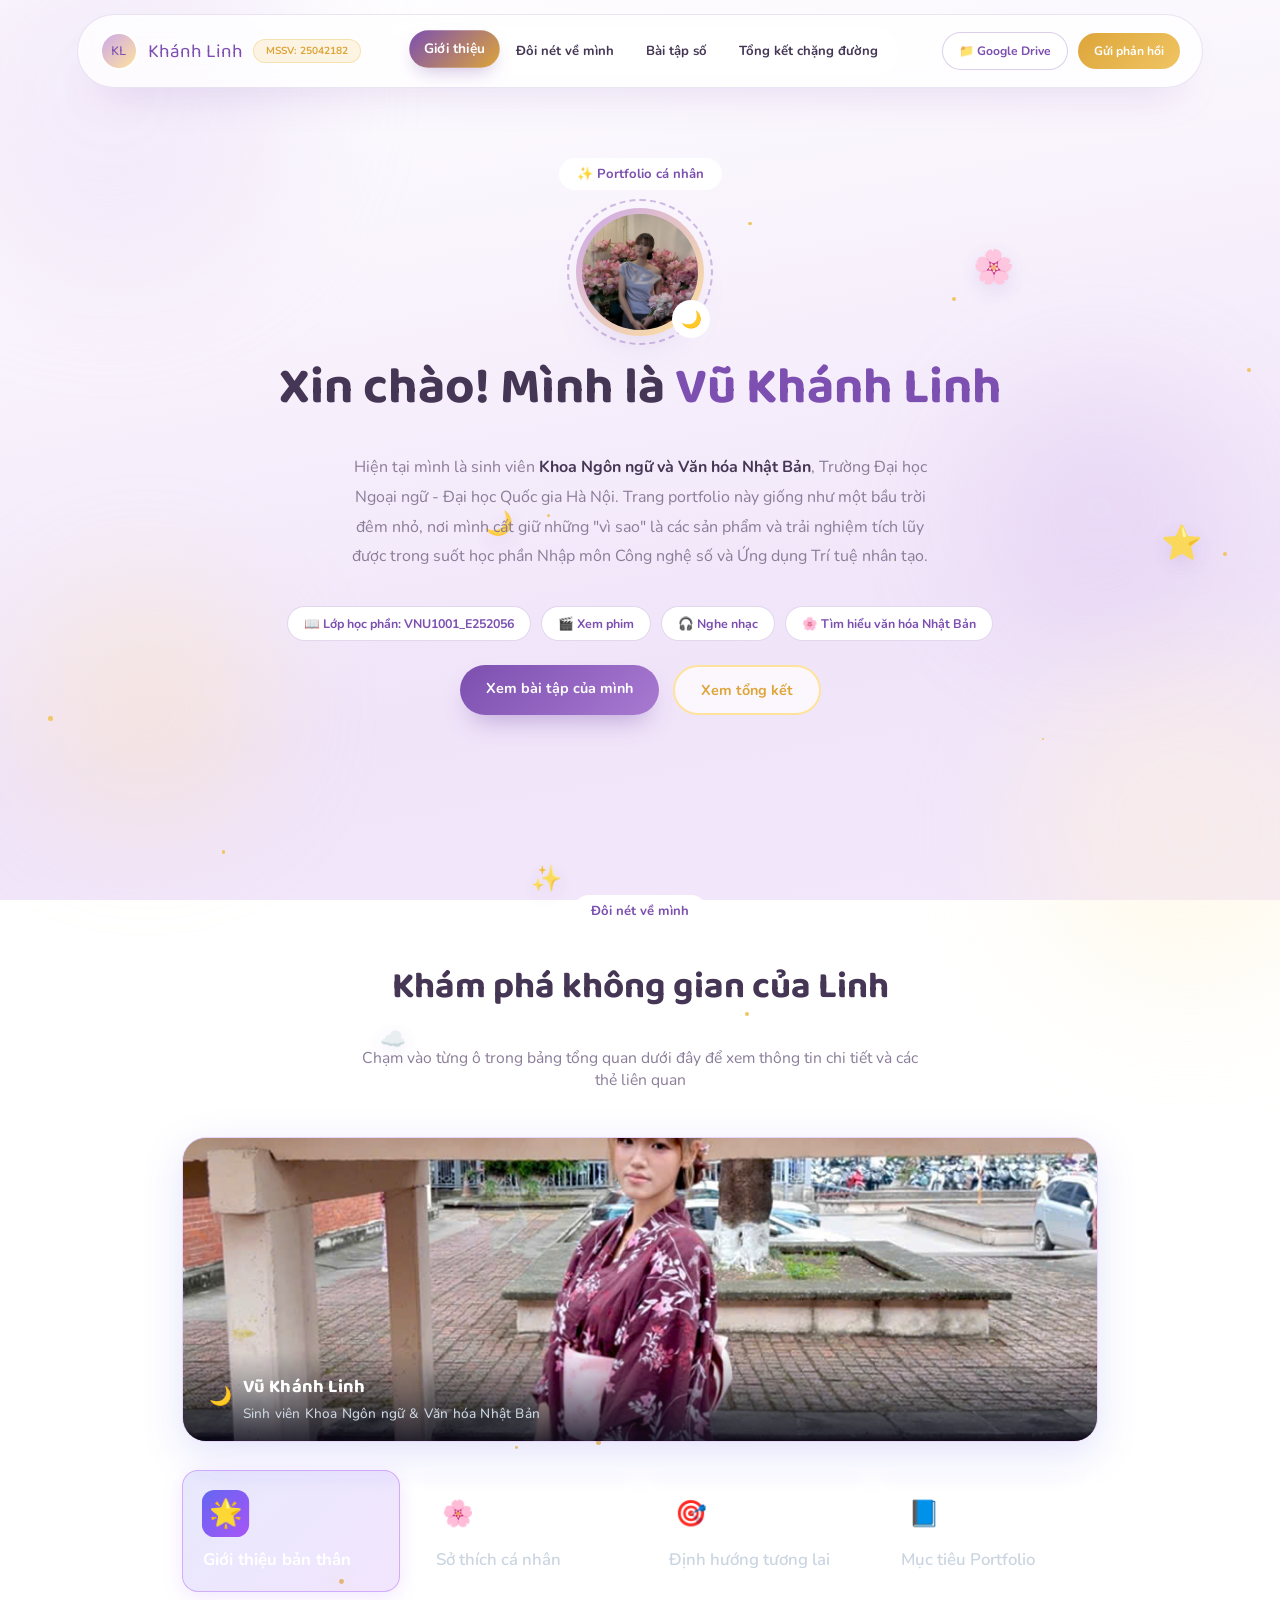
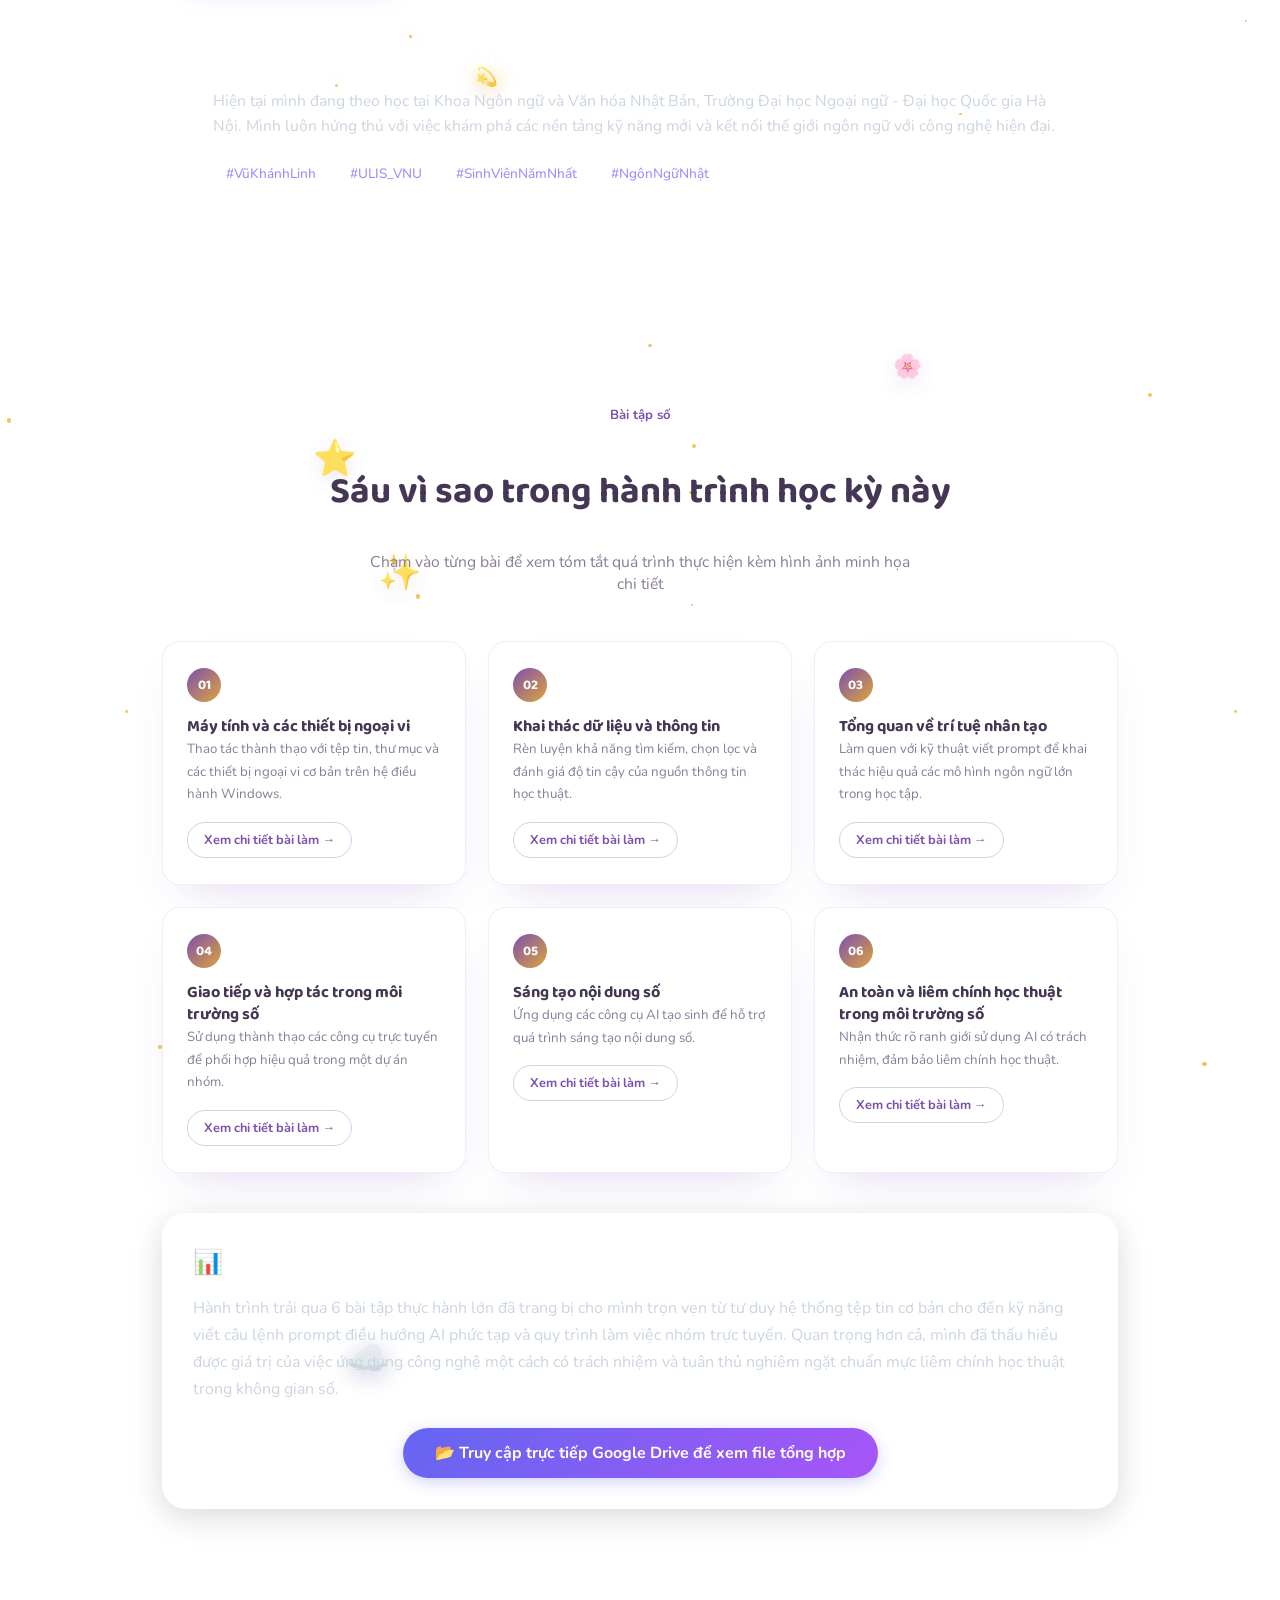
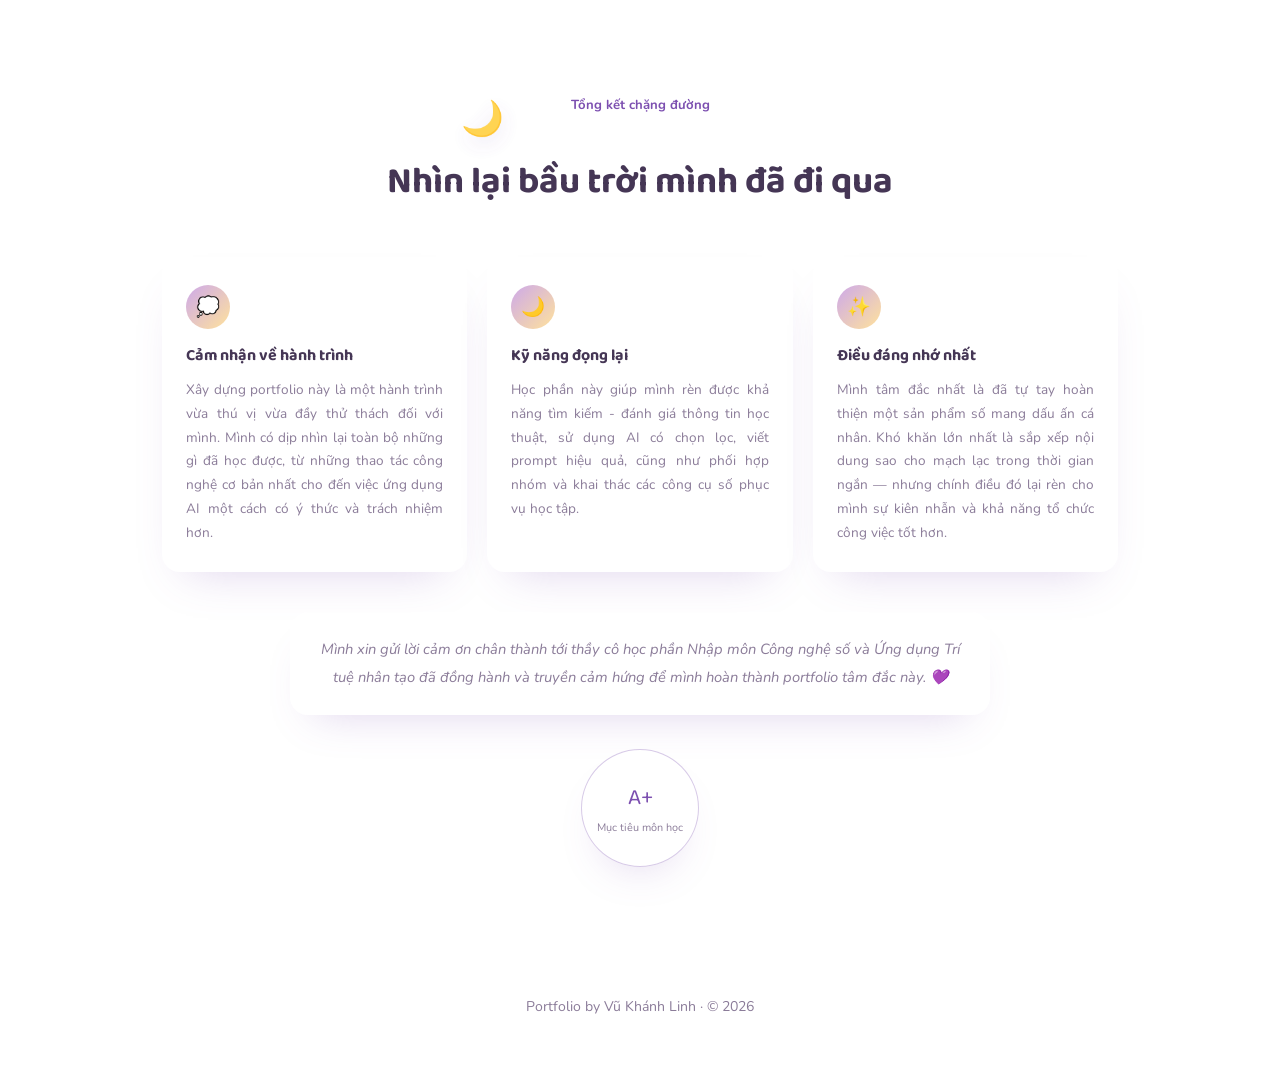
==== commit bbad4184: "Update index.html" ====
--- a/index.html
+++ b/index.html
@@ -13,7 +13,7 @@
      CSS BỔ SUNG & CẬP NHẬT CHO BỐ CỤC GIỚI THIỆU GIỐNG WEB MẪU VÀ BẢNG TAB INTERACTIVE
      ========================================================================== */
   
-  /* Khung bao ngoài: xếp dọc — ảnh banner ngang ở trên, bảng nội dung ở dưới */
+  /* Khung bao ngoài: giờ xếp dọc — ảnh banner ngang ở trên, bảng nội dung ở dưới */
   .about-layout-wrapper {
     display: flex;
     flex-direction: column;
@@ -114,15 +114,18 @@
     width: 100%;
   }
   
-  /* Bảng tổng quan gồm 4 ô - ĐÃ ĐỔI MÀU KHỚP TONE WEB */
+  /* Bảng tổng quan gồm 4 ô */
   .info-grid-board {
     display: grid;
     grid-template-columns: repeat(4, 1fr);
     gap: 15px;
   }
+  
+  /* Đã cập nhật: Đồng bộ hoàn toàn với .work-card (nền trong suốt, mờ kính, viền mỏng) */
   .info-cell {
-    background: rgba(15, 23, 42, 0.55); /* Màu nền tối sâu đồng bộ với không gian web */
-    border: 1px solid rgba(99, 102, 241, 0.2); /* Viền màu chàm mờ */
+    background: rgba(255, 255, 255, 0.04);
+    backdrop-filter: blur(10px);
+    border: 1px solid rgba(255, 255, 255, 0.08);
     padding: 20px;
     border-radius: 16px;
     cursor: pointer;
@@ -138,7 +141,7 @@
   }
   .info-cell .cell-icon {
     font-size: 1.6rem;
-    background: rgba(255, 255, 255, 0.06);
+    background: rgba(255, 255, 255, 0.08);
     width: 45px;
     height: 45px;
     display: flex;
@@ -151,31 +154,31 @@
     font-size: 1.05rem;
     margin: 0;
     font-family: 'Nunito', sans-serif;
-    color: #94a3b8; /* Chữ màu xám bạc dịu nhẹ, không bị gắt */
+    color: #cbd5e1;
     font-weight: 600;
   }
   
-  /* Trạng thái ô đang được chọn - ĐÃ ĐỔI MÀU KHỚP TONE WEB */
+  /* Trạng thái ô đang được chọn */
   .info-cell.active-cell {
-    background: linear-gradient(135deg, rgba(99, 102, 241, 0.25), rgba(168, 85, 247, 0.25)); /* Gradient Chàm - Tím neon mờ */
-    border-color: rgba(168, 85, 247, 0.6); /* Viền tím phát sáng rõ nét */
-    box-shadow: 0 4px 20px rgba(168, 85, 247, 0.2);
+    background: linear-gradient(135deg, rgba(99, 102, 241, 0.15), rgba(168, 85, 247, 0.15));
+    border-color: rgba(168, 85, 247, 0.4);
+    box-shadow: 0 4px 20px rgba(168, 85, 247, 0.15);
     animation: cellPop 0.35s cubic-bezier(0.34, 1.56, 0.64, 1);
   }
   .info-cell.active-cell h3 {
-    color: #ffffff; /* Khi active chữ chuyển hẳn sang trắng sáng */
+    color: #fff;
     font-weight: 700;
   }
   .info-cell.active-cell .cell-icon {
-    background: linear-gradient(135deg, #6366f1, #a855f7); /* Icon có nền gradient đặc trưng */
+    background: linear-gradient(135deg, #6366f1, #a855f7);
     transform: scale(1.05);
     animation: iconBounce 0.5s ease;
   }
-  /* Hiệu ứng hover chỉ áp dụng cho chuột thật */
+  /* Hiệu ứng hover đồng bộ sắc xanh/tím */
   @media (hover: hover) and (pointer: fine) {
     .info-cell:hover:not(.active-cell) {
-      background: rgba(99, 102, 241, 0.12); /* Ánh lên sắc xanh chàm mờ khi hover */
-      border-color: rgba(99, 102, 241, 0.4);
+      background: rgba(255, 255, 255, 0.08);
+      border-color: rgba(99, 102, 241, 0.3);
       transform: translateY(-2px);
     }
   }
@@ -194,19 +197,18 @@
     100% { transform: scale(1.05) rotate(0deg); }
   }
 
-  /* Khung hiển thị nội dung chi tiết phía dưới bảng */
+  /* Khung hiển thị nội dung chi tiết phía dưới bảng (Đồng bộ mờ kính cao cấp) */
   .info-details-display {
-    background: rgba(15, 23, 42, 0.6); /* Nền đồng bộ bóng mờ bóng đêm */
-    border: 1px solid rgba(99, 102, 241, 0.25); /* Viền màu chàm đồng điệu với khối bài tập */
+    background: rgba(255, 255, 255, 0.04);
+    backdrop-filter: blur(10px);
+    border: 1px solid rgba(255, 255, 255, 0.08);
     border-radius: 20px;
     padding: 30px;
     min-height: 180px;
-    backdrop-filter: blur(10px);
     position: relative;
     display: flex;
     flex-direction: column;
     justify-content: space-between;
-    box-shadow: inset 0 4px 30px rgba(0, 0, 0, 0.2);
   }
   .details-content-pane {
     display: none;
@@ -235,9 +237,9 @@
     gap: 8px;
   }
   .keyword-tag {
-    background: rgba(99, 102, 241, 0.1); /* Màu nền thẻ mờ chàm */
-    border: 1px solid rgba(168, 85, 247, 0.25); /* Viền thẻ ánh tím nhẹ */
-    color: #c084fc; /* Màu chữ tím nhạt phát sáng dịu mắt */
+    background: rgba(255, 255, 255, 0.05);
+    border: 1px solid rgba(255, 255, 255, 0.08);
+    color: #a78bfa;
     padding: 4px 12px;
     border-radius: 30px;
     font-size: 0.85rem;
@@ -245,10 +247,9 @@
     transition: all 0.2s ease;
   }
   .keyword-tag:hover {
-    background: rgba(168, 85, 247, 0.25);
-    border-color: rgba(168, 85, 247, 0.5);
+    background: rgba(168, 85, 247, 0.15);
+    border-color: rgba(168, 85, 247, 0.3);
     color: #fff;
-    box-shadow: 0 2px 10px rgba(168, 85, 247, 0.3);
   }
 
   @keyframes fadeInBlur {
@@ -256,7 +257,7 @@
     to { opacity: 1; transform: translateY(0); filter: blur(0); }
   }
 
-  /* Khung tổng kết kinh nghiệm dưới lưới bài tập */
+  /* ĐÃ CẬP NHẬT: Khung tổng kết bài tập đồng bộ 100% với phong cách mờ kính của bài tập */
   .exercises-summary-box {
     max-width: 1200px;
     margin: 40px auto 0;
@@ -264,7 +265,8 @@
     background: rgba(255, 255, 255, 0.04);
     backdrop-filter: blur(10px);
     border-radius: 24px;
-    border: 1px solid rgba(255, 255, 255, 0.08);
+    border: 1px solid rgba(255, 255, 255, 0.08); /* Đã bổ sung khung viền mỏng tinh tế */
+    box-shadow: 0 8px 32px rgba(0, 0, 0, 0.15);
   }
   .exercises-summary-box h3 {
     font-family: 'Baloo 2', sans-serif;
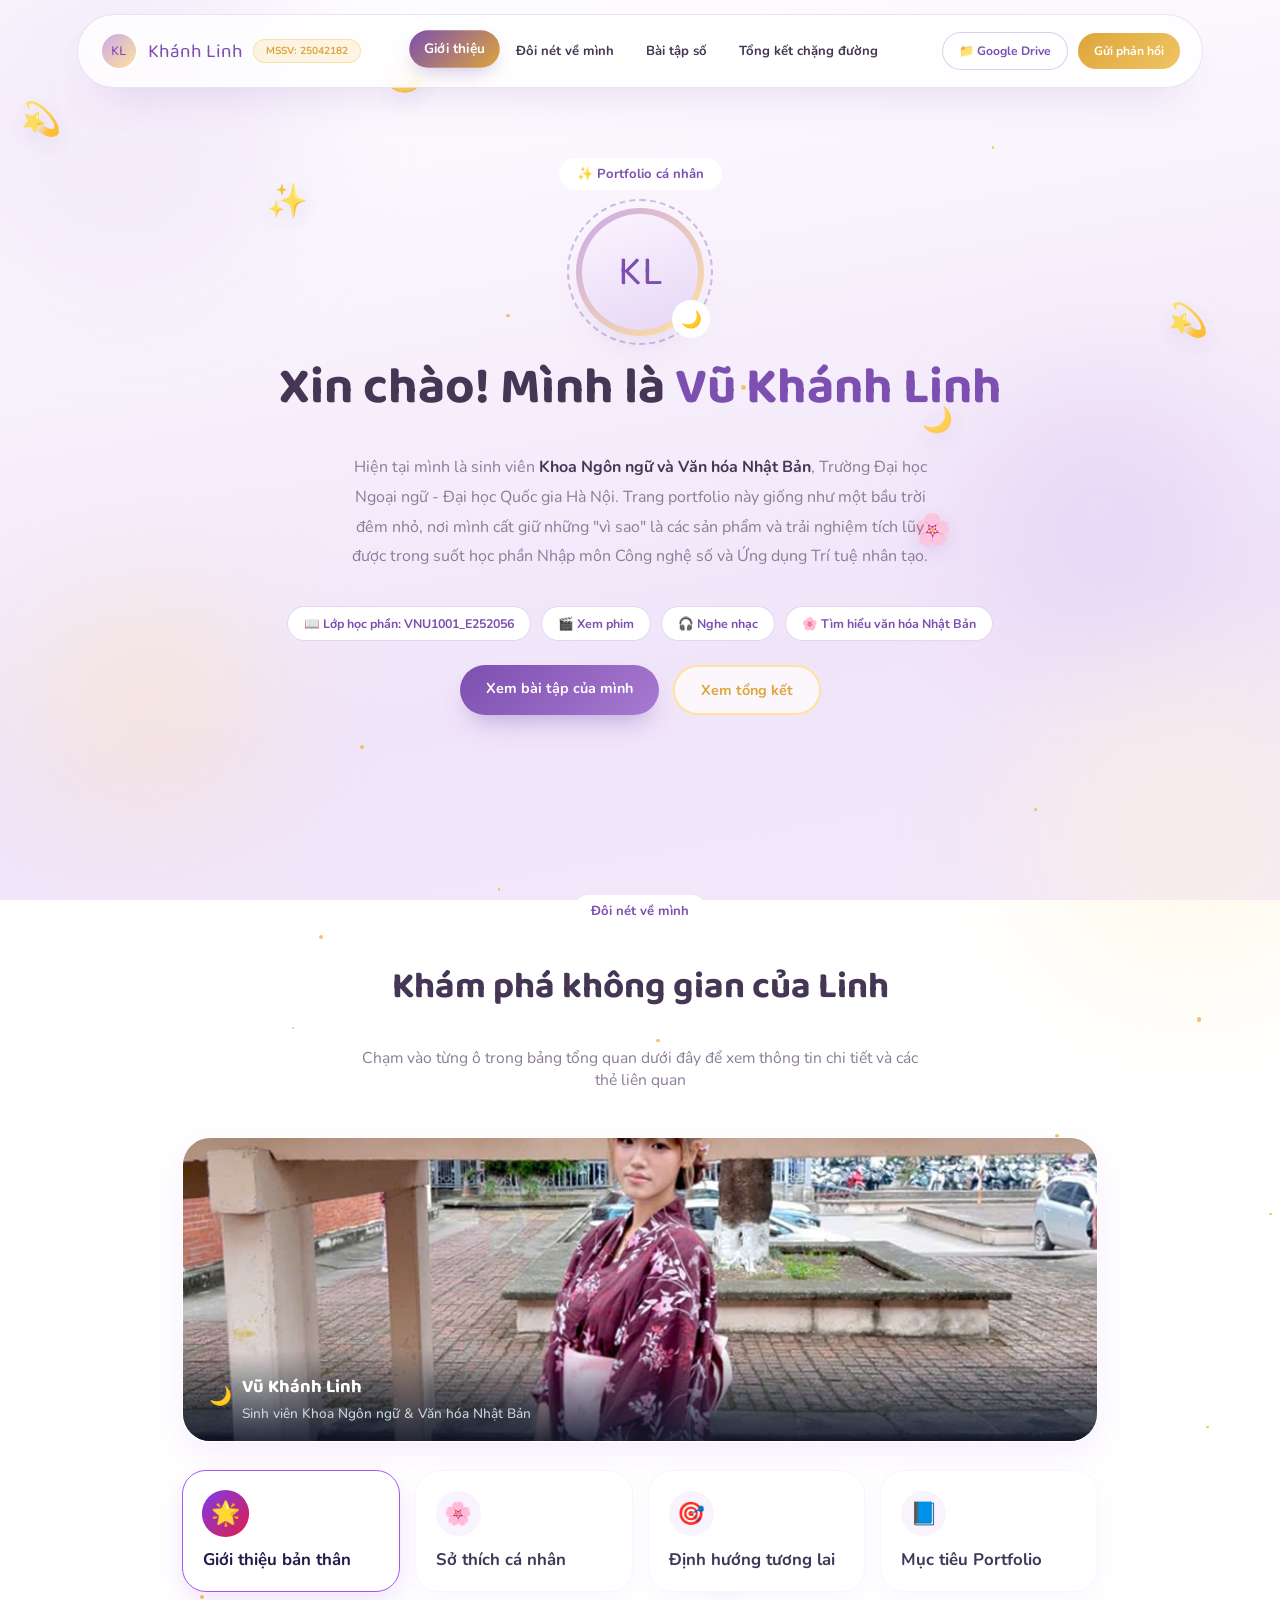
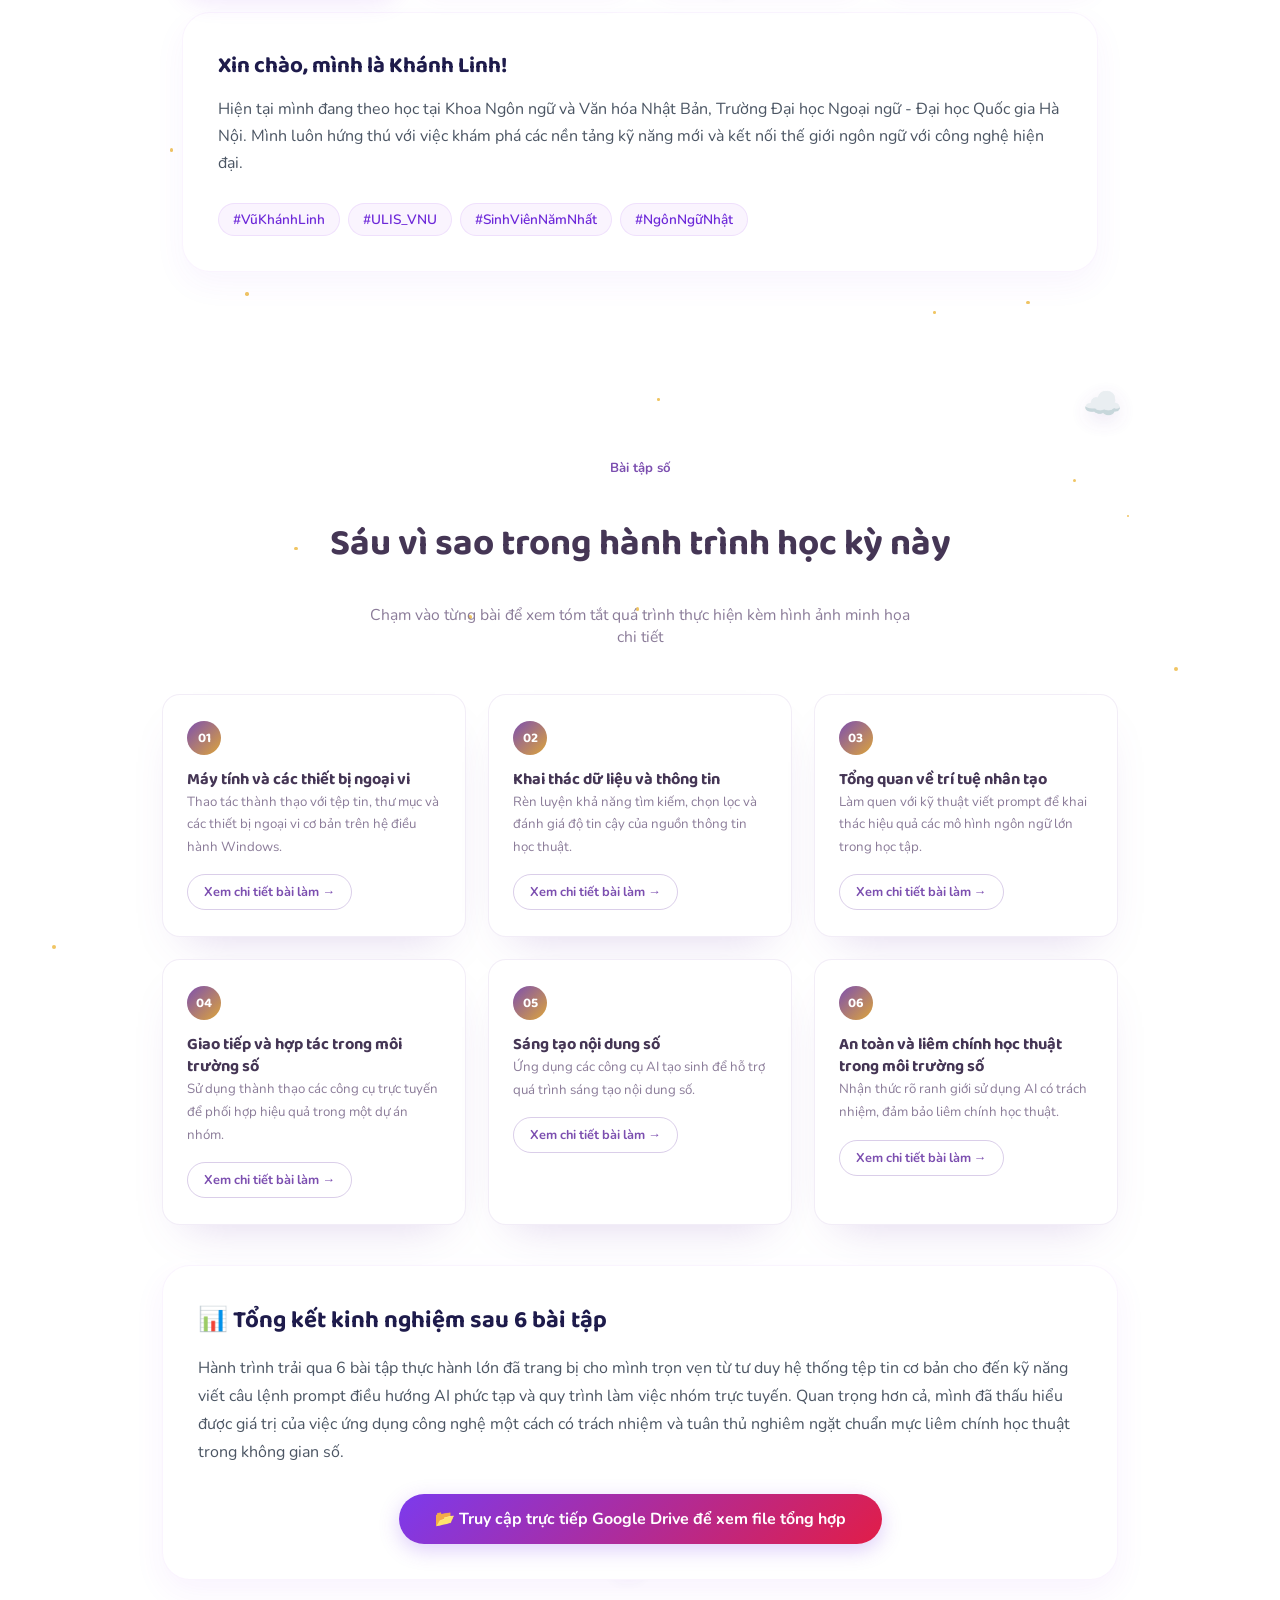
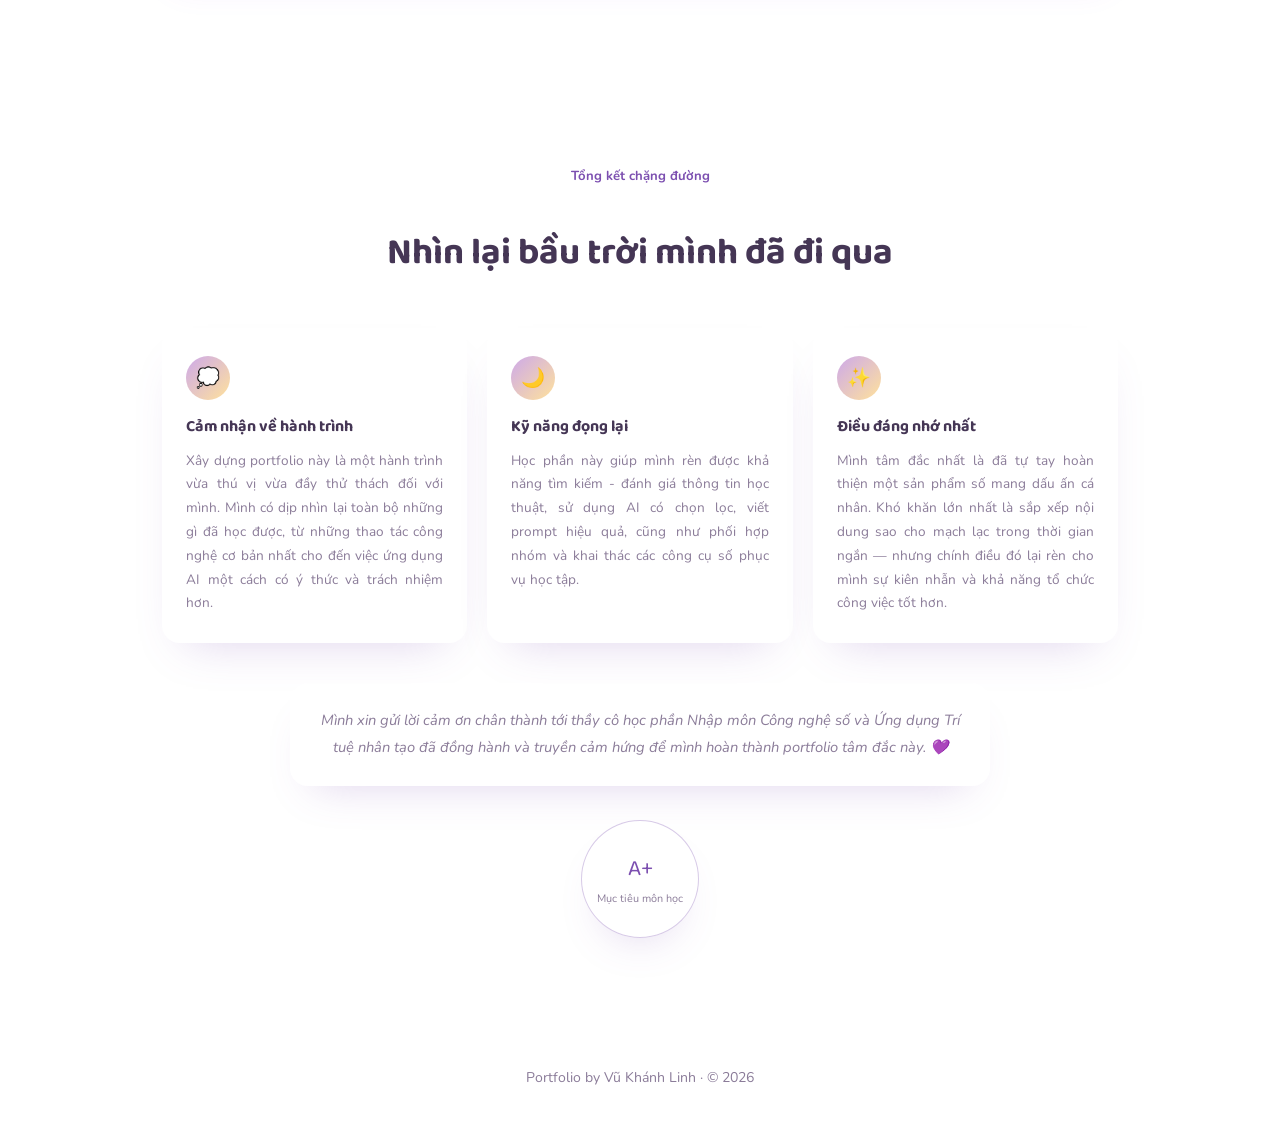
==== commit 0028b5ef: "Update index.html" ====
--- a/index.html
+++ b/index.html
@@ -10,10 +10,10 @@
 <link rel="stylesheet" href="style.css">
 <style>
   /* ==========================================================================
-     CSS BỔ SUNG & CẬP NHẬT CHO BỐ CỤC GIỚI THIỆU GIỐNG WEB MẪU VÀ BẢNG TAB INTERACTIVE
+     CSS ĐỒNG BỘ THEO PHONG CÁCH THẺ TRẮNG TRỰC QUAN (HIGH-CONTRAST)
      ========================================================================== */
   
-  /* Khung bao ngoài: giờ xếp dọc — ảnh banner ngang ở trên, bảng nội dung ở dưới */
+  /* Khung bao ngoài phần Đôi nét về mình */
   .about-layout-wrapper {
     display: flex;
     flex-direction: column;
@@ -23,52 +23,29 @@
     padding: 0 20px;
   }
 
-  /* Khung ảnh banner ngang, đặt phía trên các ô nội dung */
+  /* Khung ảnh banner ngang phía trên */
   .about-image-side {
     width: 100%;
     aspect-ratio: 21 / 7;
-    border-radius: 24px;
+    border-radius: 28px;
     overflow: hidden;
     position: relative;
-    box-shadow: 0 12px 40px rgba(99, 102, 241, 0.18);
-    border: 1px solid rgba(168, 85, 247, 0.25);
+    box-shadow: 0 12px 32px rgba(147, 51, 234, 0.08);
+    border: 1px solid rgba(255, 255, 255, 0.7);
     isolation: isolate;
-    touch-action: manipulation;
-    -webkit-tap-highlight-color: transparent;
-  }
-  /* Viền phát sáng chạy quanh khung ảnh, đồng bộ tông tím-chàm của web */
-  .about-image-side::before {
-    content: '';
-    position: absolute;
-    inset: -2px;
-    z-index: -1;
-    border-radius: 26px;
-    background: linear-gradient(120deg, #6366f1, #a855f7, #ec4899, #6366f1);
-    background-size: 300% 300%;
-    animation: bannerGlow 8s ease infinite;
-    opacity: 0.55;
   }
   .about-image-side img {
     width: 100%;
     height: 100%;
     object-fit: cover;
     display: block;
-    transition: transform 0.6s ease;
     animation: kenBurns 14s ease-in-out infinite alternate;
   }
-  /* Chỉ phóng ảnh nhẹ trên thiết bị có chuột thật — tránh hiệu ứng phóng bị "kẹt" khi chạm/click trên di động */
-  @media (hover: hover) and (pointer: fine) {
-    .about-image-side:hover img {
-      transform: scale(1.06);
-    }
-  }
-
-  /* Lớp phủ gradient + nhãn tên phía dưới ảnh banner, đồng bộ tông màu chàm-tím */
   .about-image-caption {
     position: absolute;
     left: 0; right: 0; bottom: 0;
     padding: 22px 26px 18px;
-    background: linear-gradient(to top, rgba(10, 10, 25, 0.85) 0%, rgba(10, 10, 25, 0.35) 55%, transparent 100%);
+    background: linear-gradient(to top, rgba(15, 23, 42, 0.9) 0%, rgba(15, 23, 42, 0.4) 60%, transparent 100%);
     display: flex;
     align-items: center;
     gap: 10px;
@@ -76,12 +53,6 @@
     font-family: 'Baloo 2', sans-serif;
     font-size: 1.15rem;
     font-weight: 700;
-    letter-spacing: 0.2px;
-    pointer-events: none;
-  }
-  .about-image-caption .caption-sparkle {
-    display: inline-block;
-    animation: sparkleSpin 3.5s ease-in-out infinite;
   }
   .about-image-caption .caption-sub {
     display: block;
@@ -92,21 +63,12 @@
     margin-top: 2px;
   }
 
-  @keyframes bannerGlow {
-    0% { background-position: 0% 50%; }
-    50% { background-position: 100% 50%; }
-    100% { background-position: 0% 50%; }
-  }
   @keyframes kenBurns {
     from { transform: scale(1); }
-    to { transform: scale(1.08); }
-  }
-  @keyframes sparkleSpin {
-    0%, 100% { transform: rotate(0deg) scale(1); }
-    50% { transform: rotate(20deg) scale(1.15); }
-  }
-
-  /* Hệ thống bảng tổng quan và nội dung tương tác (Interactive Board) */
+    to { transform: scale(1.06); }
+  }
+
+  /* Hệ thống bảng tổng quan và nội dung tương tác */
   .about-interactive-side {
     display: flex;
     flex-direction: column;
@@ -121,91 +83,71 @@
     gap: 15px;
   }
   
-  /* Đã cập nhật: Đồng bộ hoàn toàn với .work-card (nền trong suốt, mờ kính, viền mỏng) */
+  /* ĐÃ SỬA: Đồng bộ 100% với nền trắng của thẻ bài tập mẫu */
   .info-cell {
-    background: rgba(255, 255, 255, 0.04);
-    backdrop-filter: blur(10px);
-    border: 1px solid rgba(255, 255, 255, 0.08);
+    background: #ffffff;
+    border: 1px solid rgba(147, 51, 234, 0.05);
     padding: 20px;
-    border-radius: 16px;
+    border-radius: 24px;
     cursor: pointer;
     transition: all 0.3s cubic-bezier(0.4, 0, 0.2, 1);
     display: flex;
     flex-direction: column;
     align-items: flex-start;
     gap: 12px;
+    box-shadow: 0 8px 24px rgba(147, 51, 234, 0.04);
     touch-action: manipulation;
     -webkit-tap-highlight-color: transparent;
-    position: relative;
-    overflow: hidden;
   }
   .info-cell .cell-icon {
-    font-size: 1.6rem;
-    background: rgba(255, 255, 255, 0.08);
+    font-size: 1.4rem;
+    background: rgba(147, 51, 234, 0.06);
     width: 45px;
     height: 45px;
     display: flex;
     align-items: center;
     justify-content: center;
-    border-radius: 12px;
+    border-radius: 50%;
     transition: all 0.3s ease;
   }
   .info-cell h3 {
     font-size: 1.05rem;
     margin: 0;
     font-family: 'Nunito', sans-serif;
-    color: #cbd5e1;
-    font-weight: 600;
+    color: #3b3a56; /* Tông màu chữ tối rõ ràng */
+    font-weight: 700;
   }
   
-  /* Trạng thái ô đang được chọn */
+  /* Trạng thái ô đang được chọn - đồng bộ với nút gradient của ảnh mẫu */
   .info-cell.active-cell {
-    background: linear-gradient(135deg, rgba(99, 102, 241, 0.15), rgba(168, 85, 247, 0.15));
-    border-color: rgba(168, 85, 247, 0.4);
-    box-shadow: 0 4px 20px rgba(168, 85, 247, 0.15);
-    animation: cellPop 0.35s cubic-bezier(0.34, 1.56, 0.64, 1);
+    background: #ffffff;
+    border-color: #a855f7;
+    box-shadow: 0 10px 25px rgba(147, 51, 234, 0.12);
   }
   .info-cell.active-cell h3 {
+    color: #1e1b4b;
+  }
+  .info-cell.active-cell .cell-icon {
+    background: linear-gradient(135deg, #7c3aed, #e11d48);
     color: #fff;
-    font-weight: 700;
-  }
-  .info-cell.active-cell .cell-icon {
-    background: linear-gradient(135deg, #6366f1, #a855f7);
     transform: scale(1.05);
-    animation: iconBounce 0.5s ease;
-  }
-  /* Hiệu ứng hover đồng bộ sắc xanh/tím */
+  }
+
   @media (hover: hover) and (pointer: fine) {
     .info-cell:hover:not(.active-cell) {
-      background: rgba(255, 255, 255, 0.08);
-      border-color: rgba(99, 102, 241, 0.3);
-      transform: translateY(-2px);
+      transform: translateY(-3px);
+      box-shadow: 0 12px 28px rgba(147, 51, 234, 0.08);
     }
   }
-  .info-cell:active:not(.active-cell) {
-    background: rgba(255, 255, 255, 0.09);
-  }
-
-  @keyframes cellPop {
-    0% { transform: scale(0.96); }
-    60% { transform: scale(1.02); }
-    100% { transform: scale(1); }
-  }
-  @keyframes iconBounce {
-    0% { transform: scale(0.6) rotate(-10deg); }
-    60% { transform: scale(1.15) rotate(6deg); }
-    100% { transform: scale(1.05) rotate(0deg); }
-  }
-
-  /* Khung hiển thị nội dung chi tiết phía dưới bảng (Đồng bộ mờ kính cao cấp) */
+
+  /* ĐÃ SỬA: Khung hiển thị nội dung chi tiết phía dưới dạng nền trắng rõ nét */
   .info-details-display {
-    background: rgba(255, 255, 255, 0.04);
-    backdrop-filter: blur(10px);
-    border: 1px solid rgba(255, 255, 255, 0.08);
-    border-radius: 20px;
-    padding: 30px;
+    background: #ffffff;
+    border: 1px solid rgba(147, 51, 234, 0.05);
+    border-radius: 28px;
+    padding: 35px;
     min-height: 180px;
-    position: relative;
+    box-shadow: 0 12px 32px rgba(147, 51, 234, 0.05);
     display: flex;
     flex-direction: column;
     justify-content: space-between;
@@ -220,67 +162,67 @@
   .details-content-pane h4 {
     font-family: 'Baloo 2', sans-serif;
     font-size: 1.4rem;
-    margin: 0 0 10px 0;
-    color: #fff;
+    margin: 0 0 12px 0;
+    color: #1e1b4b; /* Tiêu đề đậm rõ ràng */
   }
   .details-content-pane p {
-    color: #cbd5e1;
-    line-height: 1.6;
-    margin: 0 0 20px 0;
-    font-size: 0.98rem;
-  }
-
-  /* Vùng chứa thẻ từ khóa liên quan */
+    color: #4b5563; /* Chữ mô tả xám đậm chuẩn dễ đọc giống bài mẫu */
+    line-height: 1.7;
+    margin: 0 0 25px 0;
+    font-size: 1rem;
+  }
+
+  /* Thẻ từ khóa liên quan */
   .related-tags-zone {
     display: flex;
     flex-wrap: wrap;
     gap: 8px;
   }
   .keyword-tag {
-    background: rgba(255, 255, 255, 0.05);
-    border: 1px solid rgba(255, 255, 255, 0.08);
-    color: #a78bfa;
-    padding: 4px 12px;
+    background: rgba(147, 51, 234, 0.05);
+    border: 1px solid rgba(147, 51, 234, 0.1);
+    color: #6d28d9;
+    padding: 6px 14px;
     border-radius: 30px;
     font-size: 0.85rem;
-    font-weight: 500;
+    font-weight: 600;
     transition: all 0.2s ease;
   }
   .keyword-tag:hover {
-    background: rgba(168, 85, 247, 0.15);
-    border-color: rgba(168, 85, 247, 0.3);
+    background: linear-gradient(135deg, #7c3aed, #e11d48);
     color: #fff;
+    border-color: transparent;
   }
 
   @keyframes fadeInBlur {
-    from { opacity: 0; transform: translateY(5px); filter: blur(4px); }
-    to { opacity: 1; transform: translateY(0); filter: blur(0); }
-  }
-
-  /* ĐÃ CẬP NHẬT: Khung tổng kết bài tập đồng bộ 100% với phong cách mờ kính của bài tập */
+    from { opacity: 0; transform: translateY(6px); }
+    to { opacity: 1; transform: translateY(0); }
+  }
+
+  /* ĐÃ SỬA: Khung tổng kết bài tập đồng bộ 100% nền trắng và bo tròn sâu như ảnh mẫu */
   .exercises-summary-box {
     max-width: 1200px;
     margin: 40px auto 0;
-    padding: 30px;
-    background: rgba(255, 255, 255, 0.04);
-    backdrop-filter: blur(10px);
-    border-radius: 24px;
-    border: 1px solid rgba(255, 255, 255, 0.08); /* Đã bổ sung khung viền mỏng tinh tế */
-    box-shadow: 0 8px 32px rgba(0, 0, 0, 0.15);
+    padding: 35px;
+    background: #ffffff; 
+    border-radius: 28px; 
+    border: 1px solid rgba(147, 51, 234, 0.05); 
+    box-shadow: 0 12px 32px rgba(147, 51, 234, 0.06); 
   }
   .exercises-summary-box h3 {
     font-family: 'Baloo 2', sans-serif;
     font-size: 1.5rem;
-    color: #fff;
-    margin: 0 0 12px 0;
+    color: #1e1b4b;
+    margin: 0 0 14px 0;
     display: flex;
     align-items: center;
     gap: 10px;
   }
   .exercises-summary-box p {
-    color: #cbd5e1;
-    line-height: 1.7;
-    margin: 0 0 25px 0;
+    color: #4b5563; 
+    line-height: 1.75;
+    margin: 0 0 28px 0;
+    font-size: 1rem;
   }
   .drive-cta-wrapper {
     text-align: center;
@@ -289,21 +231,21 @@
     display: inline-flex;
     align-items: center;
     gap: 10px;
-    background: linear-gradient(135deg, #6366f1, #a855f7);
+    background: linear-gradient(135deg, #7c3aed, #e11d48); /* Nút màu gradient tím vàng đỏ cam bắt mắt giống ảnh mẫu */
     color: #fff;
-    padding: 14px 32px;
+    padding: 14px 36px;
     border-radius: 50px;
     font-weight: 700;
     text-decoration: none;
-    box-shadow: 0 4px 15px rgba(99, 102, 241, 0.3);
+    box-shadow: 0 6px 20px rgba(124, 58, 237, 0.25);
     transition: all 0.3s ease;
   }
   .btn-drive-direct:hover {
     transform: translateY(-3px);
-    box-shadow: 0 6px 20px rgba(168, 85, 247, 0.5);
-  }
-
-  /* Responsive: ảnh banner thấp hơn và bảng ô rút về ít cột hơn trên màn hình nhỏ */
+    box-shadow: 0 8px 24px rgba(225, 29, 72, 0.4);
+  }
+
+  /* Responsive mượt mà */
   @media (max-width: 968px) {
     .info-grid-board {
       grid-template-columns: repeat(2, 1fr);
@@ -361,7 +303,7 @@
     <span class="eyebrow reveal">✨ Portfolio cá nhân</span>
     <div class="moon-avatar reveal">
       <div class="moon-inner">
-        <img src="avt.jpg" alt="Ảnh cá nhân của Vũ Khánh Linh"
+        <img src="avatar.jpg" alt="Ảnh cá nhân của Vũ Khánh Linh"
              onerror="this.style.display='none'; this.parentElement.innerHTML='<span class=\'avatar-fallback\'>KL</span>';">
       </div>
       <div class="star-badge">🌙</div>
@@ -536,17 +478,13 @@
 </footer>
 
 <script>
-  // ===== XỬ LÝ CHUYỂN ĐỔI Ô TRONG BẢNG GIỚI THIỆU ĐỘNG =====
   function switchAboutTab(index) {
-    // Gỡ bỏ class active cũ của các ô trong bảng
     const cells = document.querySelectorAll('.info-cell');
     cells.forEach(cell => cell.classList.remove('active-cell'));
     
-    // Gỡ bỏ class hiển thị nội dung cũ
     const panes = document.querySelectorAll('.details-content-pane');
     panes.forEach(pane => pane.classList.remove('active-pane'));
     
-    // Kích hoạt ô mới và nội dung mới tương ứng
     cells[index].classList.add('active-cell');
     document.getElementById(`pane-${index}`).classList.add('active-pane');
   }
@@ -601,26 +539,13 @@
     el.addEventListener('mouseleave', () => { el.style.transform = ''; });
   }
 
-  // ===== bài tập card grid, each links to its own sub-page =====
   const exercises = [
-    {t:"Máy tính và các thiết bị ngoại vi",
-     goal:"Thao tác thành thạo với tệp tin, thư mục và các thiết bị ngoại vi cơ bản trên hệ điều hành Windows.",
-     link:"baitap1.html"},
-    {t:"Khai thác dữ liệu và thông tin",
-     goal:"Rèn luyện khả năng tìm kiếm, chọn lọc và đánh giá độ tin cậy của nguồn thông tin học thuật.",
-     link:"baitap2.html"},
-    {t:"Tổng quan về trí tuệ nhân tạo",
-     goal:"Làm quen với kỹ thuật viết prompt để khai thác hiệu quả các mô hình ngôn ngữ lớn trong học tập.",
-     link:"baitap3.html"},
-    {t:"Giao tiếp và hợp tác trong môi trường số",
-     goal:"Sử dụng thành thạo các công cụ trực tuyến để phối hợp hiệu quả trong một dự án nhóm.",
-     link:"baitap4.html"},
-    {t:"Sáng tạo nội dung số",
-     goal:"Ứng dụng các công cụ AI tạo sinh để hỗ trợ quá trình sáng tạo nội dung số.",
-     link:"baitap5.html"},
-    {t:"An toàn và liêm chính học thuật trong môi trường số",
-     goal:"Nhận thức rõ ranh giới sử dụng AI có trách nhiệm, đảm bảo liêm chính học thuật.",
-     link:"baitap6.html"},
+    {t:"Máy tính và các thiết bị ngoại vi", goal:"Thao tác thành thạo với tệp tin, thư mục và các thiết bị ngoại vi cơ bản trên hệ điều hành Windows.", link:"baitap1.html"},
+    {t:"Khai thác dữ liệu và thông tin", goal:"Rèn luyện khả năng tìm kiếm, chọn lọc và đánh giá độ tin cậy của nguồn thông tin học thuật.", link:"baitap2.html"},
+    {t:"Tổng quan về trí tuệ nhân tạo", goal:"Làm quen với kỹ thuật viết prompt để khai thác hiệu quả các mô hình ngôn ngữ lớn trong học tập.", link:"baitap3.html"},
+    {t:"Giao tiếp và hợp tác trong môi trường số", goal:"Sử dụng thành thạo các công cụ trực tuyến để phối hợp hiệu quả trong một dự án nhóm.", link:"baitap4.html"},
+    {t:"Sáng tạo nội dung số", goal:"Ứng dụng các công cụ AI tạo sinh để hỗ trợ quá trình sáng tạo nội dung số.", link:"baitap5.html"},
+    {t:"An toàn và liêm chính học thuật trong môi trường số", goal:"Nhận thức rõ ranh giới sử dụng AI có trách nhiệm, đảm bảo liêm chính học thuật.", link:"baitap6.html"},
   ];
   const grid = document.getElementById('workGrid');
   exercises.forEach((ex,i)=>{
@@ -636,7 +561,6 @@
     addTilt(card, 4);
   });
 
-  // ===== reveal on scroll =====
   const reveals = document.querySelectorAll('.reveal');
   reveals.forEach((el, i) => { el.style.transitionDelay = (i % 6) * 0.07 + 's'; });
   const io = new IntersectionObserver((entries)=>{
@@ -646,7 +570,6 @@
   }, { threshold: 0.12 });
   reveals.forEach(el=>io.observe(el));
 
-  // ===== smooth scroll + active nav =====
   const navLinks = document.querySelectorAll('.nav-link');
   document.querySelectorAll('a[href^="#"]').forEach(link=>{
     link.addEventListener('click', (e)=>{
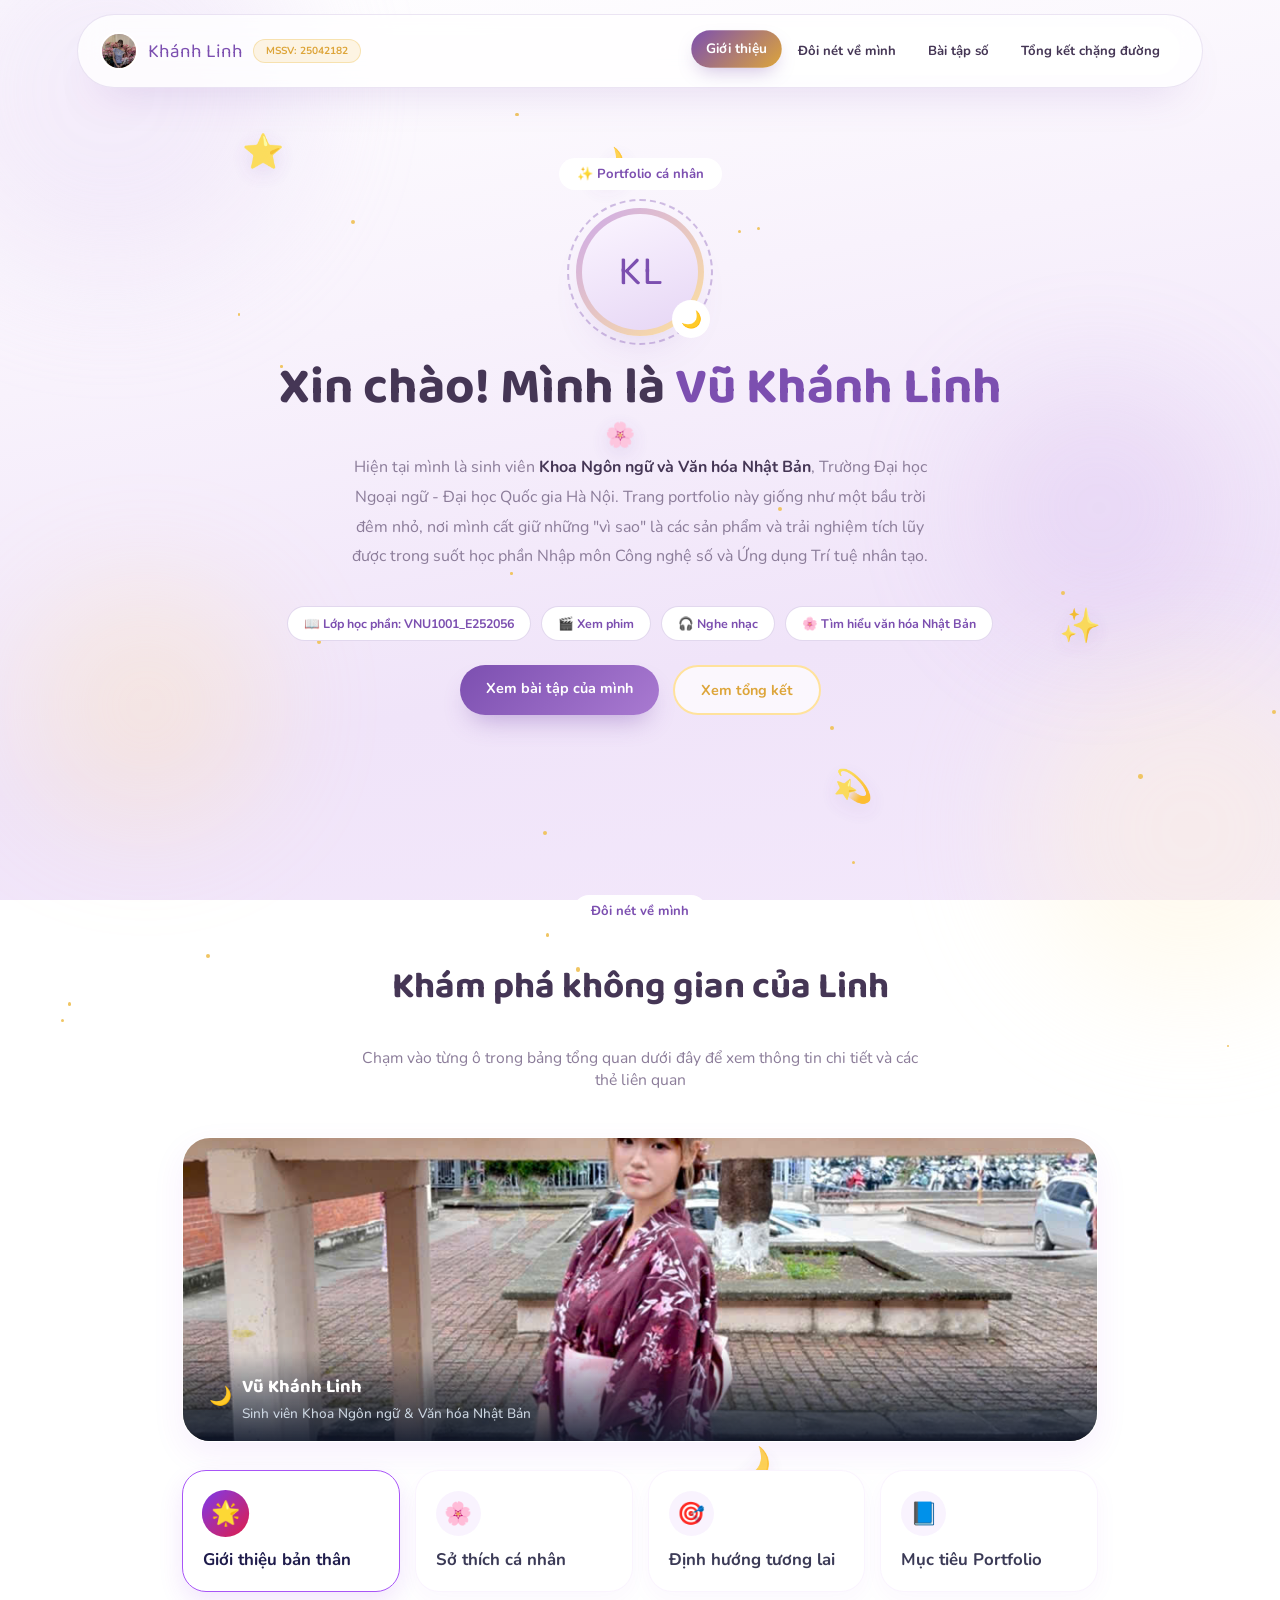
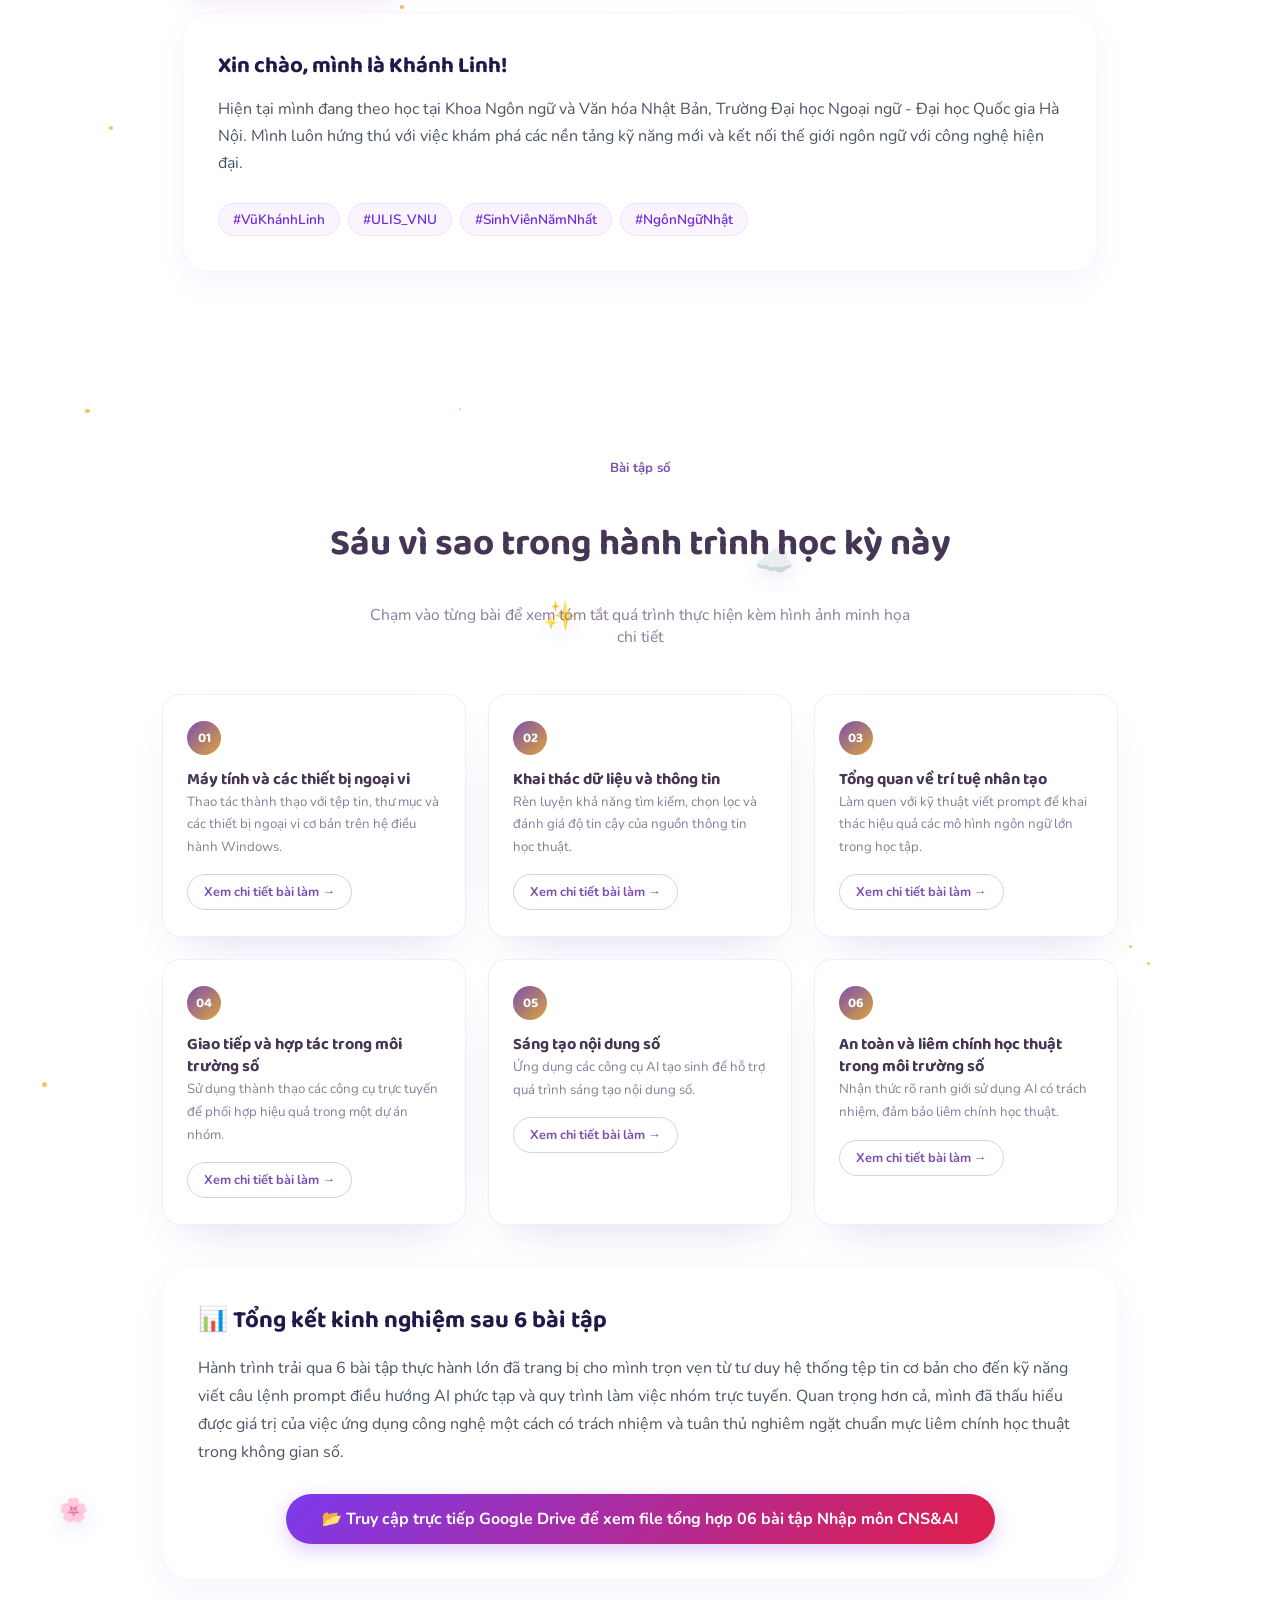
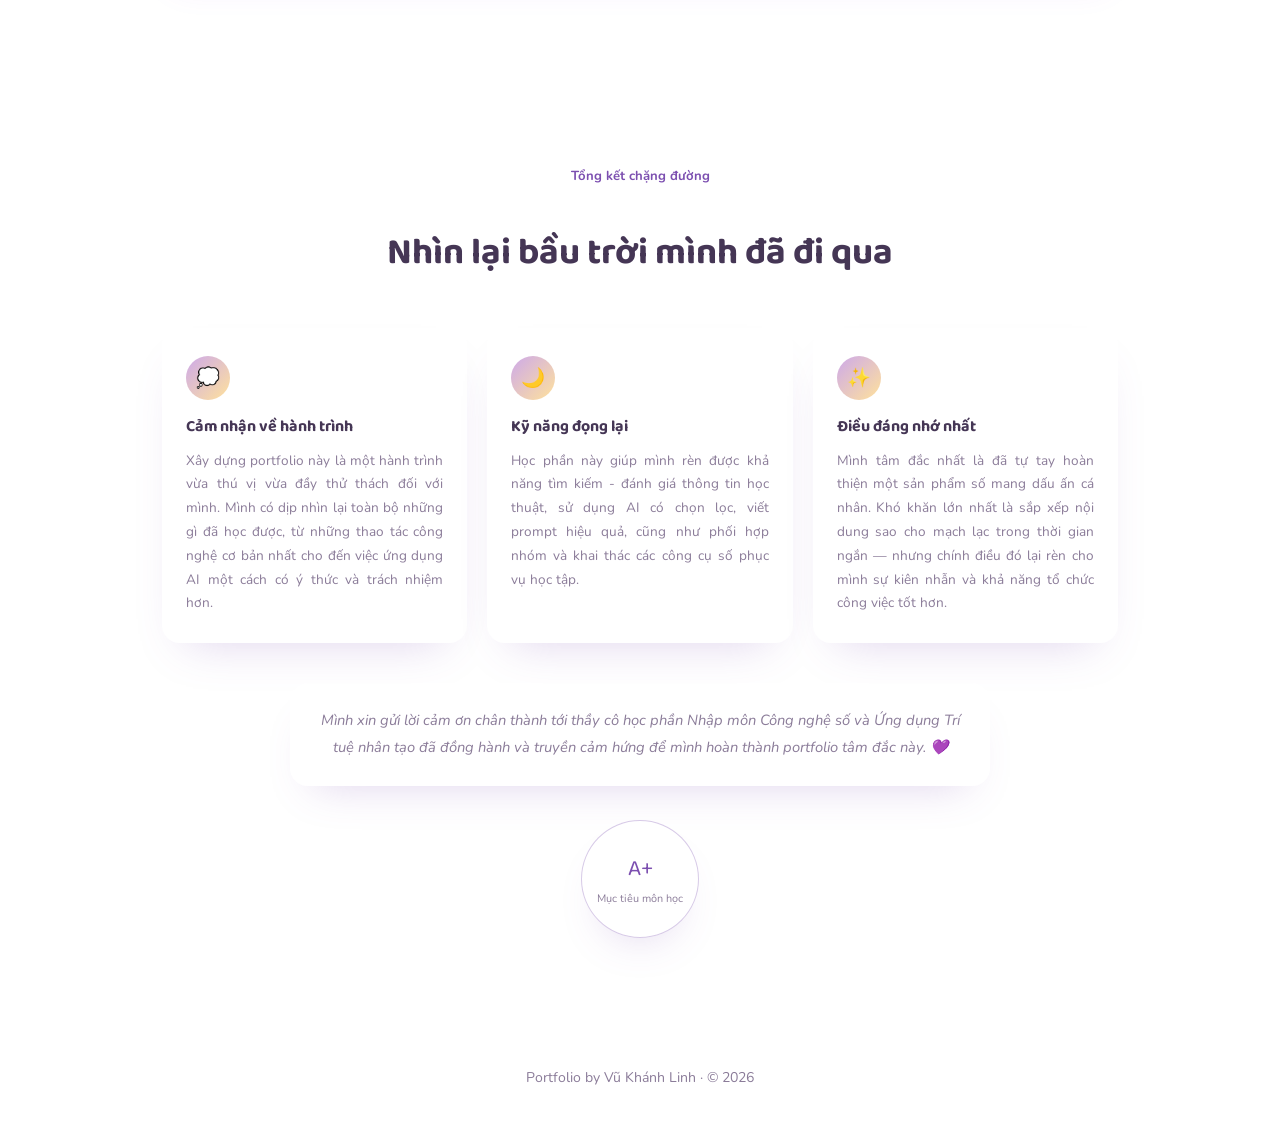
==== commit 7fcb8a16: "Update index.html" ====
--- a/index.html
+++ b/index.html
@@ -281,7 +281,7 @@
 <nav>
   <div class="logo-group">
     <div class="logo-badge">
-      <img src="avatar.jpg" alt="Vũ Khánh Linh" onerror="this.style.display='none'; this.parentElement.innerHTML='KL';">
+      <img src="avt.jpg" alt="Vũ Khánh Linh" onerror="this.style.display='none'; this.parentElement.innerHTML='KL';">
     </div>
     <div class="logo">Khánh Linh</div>
     <span class="mssv-chip">MSSV: 25042182</span>
@@ -292,10 +292,6 @@
     <li><a href="#bai-tap" class="nav-link">Bài tập số</a></li>
     <li><a href="#tong-ket" class="nav-link">Tổng kết chặng đường</a></li>
   </ul>
-  <div class="nav-actions">
-    <a href="https://drive.google.com/drive/folders/YOUR_FOLDER_ID" target="_blank" rel="noopener" class="nav-btn nav-btn-outline">📁 Google Drive</a>
-    <a href="#" class="nav-btn nav-btn-solid">Gửi phản hồi</a>
-  </div>
 </nav>
 
 <section class="hero" id="gioi-thieu">
@@ -380,12 +376,12 @@
 
         <div class="details-content-pane" id="pane-1">
           <h4>Những điều làm cuộc sống mình rực rỡ</h4>
-          <p>Ngoài không gian giảng đường, mình thích tìm cảm hứng thông qua việc xem phim truyền hình, nghe các giai điệu nhẹ nhàng và chủ động tìm hiểu các nét đẹp văn hóa độc đáo của xứ sở hoa anh đào. Điều này hỗ trợ tư duy ngôn ngữ của mình cực tốt.</p>
+          <p>Ngoài không gian giảng đường, mình thích tìm cảm hứng thông qua việc xem phim truyền hình, nghe các giai điệu nhẹ nhàng và chủ động tìm hiểu các nét đẹp văn hóa độc đáo của xứ sở hoa anh đào. Điều này hỗ trợ tư duy ngôn ngữ của mình cực tốt. Ngoài ra, mình còn có niềm đam mê cực lớn với nhạc cụ, mỗi ngày ngoài giờ học, mình đều giành ra một khoảng thời gian nhỏ để hòa mình cùng với những âm thanh xinh đẹp.</p>
           <div class="related-tags-zone">
             <span class="keyword-tag">#XemPhim</span>
             <span class="keyword-tag">#NgheNhạc</span>
             <span class="keyword-tag">#VănHóaNhậtBản</span>
-            <span class="keyword-tag">#JPop_Anime</span>
+            <span class="keyword-tag">#Guitar&Piano</span>
           </div>
         </div>
 
@@ -402,7 +398,7 @@
 
         <div class="details-content-pane" id="pane-3">
           <h4>Ý nghĩa cốt lõi của không gian này</h4>
-          <p>Trang Portfolio này được thiết kế như một cuốn nhật ký số hóa lưu trữ toàn bộ các sản phẩm thực hành thực tế của học phần VNU1001. Đây là minh chứng rõ ràng cho tiến trình phát triển và hoàn thiện kỹ năng số của bản thân mình.</p>
+          <p>Trang Portfolio này được thiết kế như một cuốn nhật ký số hóa lưu trữ toàn bộ các sản phẩm thực hành thực tế của học phần Nhập môn CNS&AI. Đây là minh chứng rõ ràng cho tiến trình phát triển và hoàn thiện kỹ năng số của bản thân mình.</p>
           <div class="related-tags-zone">
             <span class="keyword-tag">#LưuTrữSố</span>
             <span class="keyword-tag">#ỨngDụngTríTuệNhânTạo</span>
@@ -430,8 +426,8 @@
       Hành trình trải qua 6 bài tập thực hành lớn đã trang bị cho mình trọn vẹn từ tư duy hệ thống tệp tin cơ bản cho đến kỹ năng viết câu lệnh prompt điều hướng AI phức tạp và quy trình làm việc nhóm trực tuyến. Quan trọng hơn cả, mình đã thấu hiểu được giá trị của việc ứng dụng công nghệ một cách có trách nhiệm và tuân thủ nghiêm ngặt chuẩn mực liêm chính học thuật trong không gian số.
     </p>
     <div class="drive-cta-wrapper">
-      <a href="https://drive.google.com/drive/folders/YOUR_FOLDER_ID" target="_blank" rel="noopener" class="btn-drive-direct">
-        📂 Truy cập trực tiếp Google Drive để xem file tổng hợp
+      <a href="https://drive.google.com/drive/folders/1u9jqoyX_x8a687teQ7vs4r22F_Sk9lVi?usp=drive_link" target="_blank" rel="noopener" class="btn-drive-direct">
+        📂 Truy cập trực tiếp Google Drive để xem file tổng hợp 06 bài tập Nhập môn CNS&AI
       </a>
     </div>
   </div>
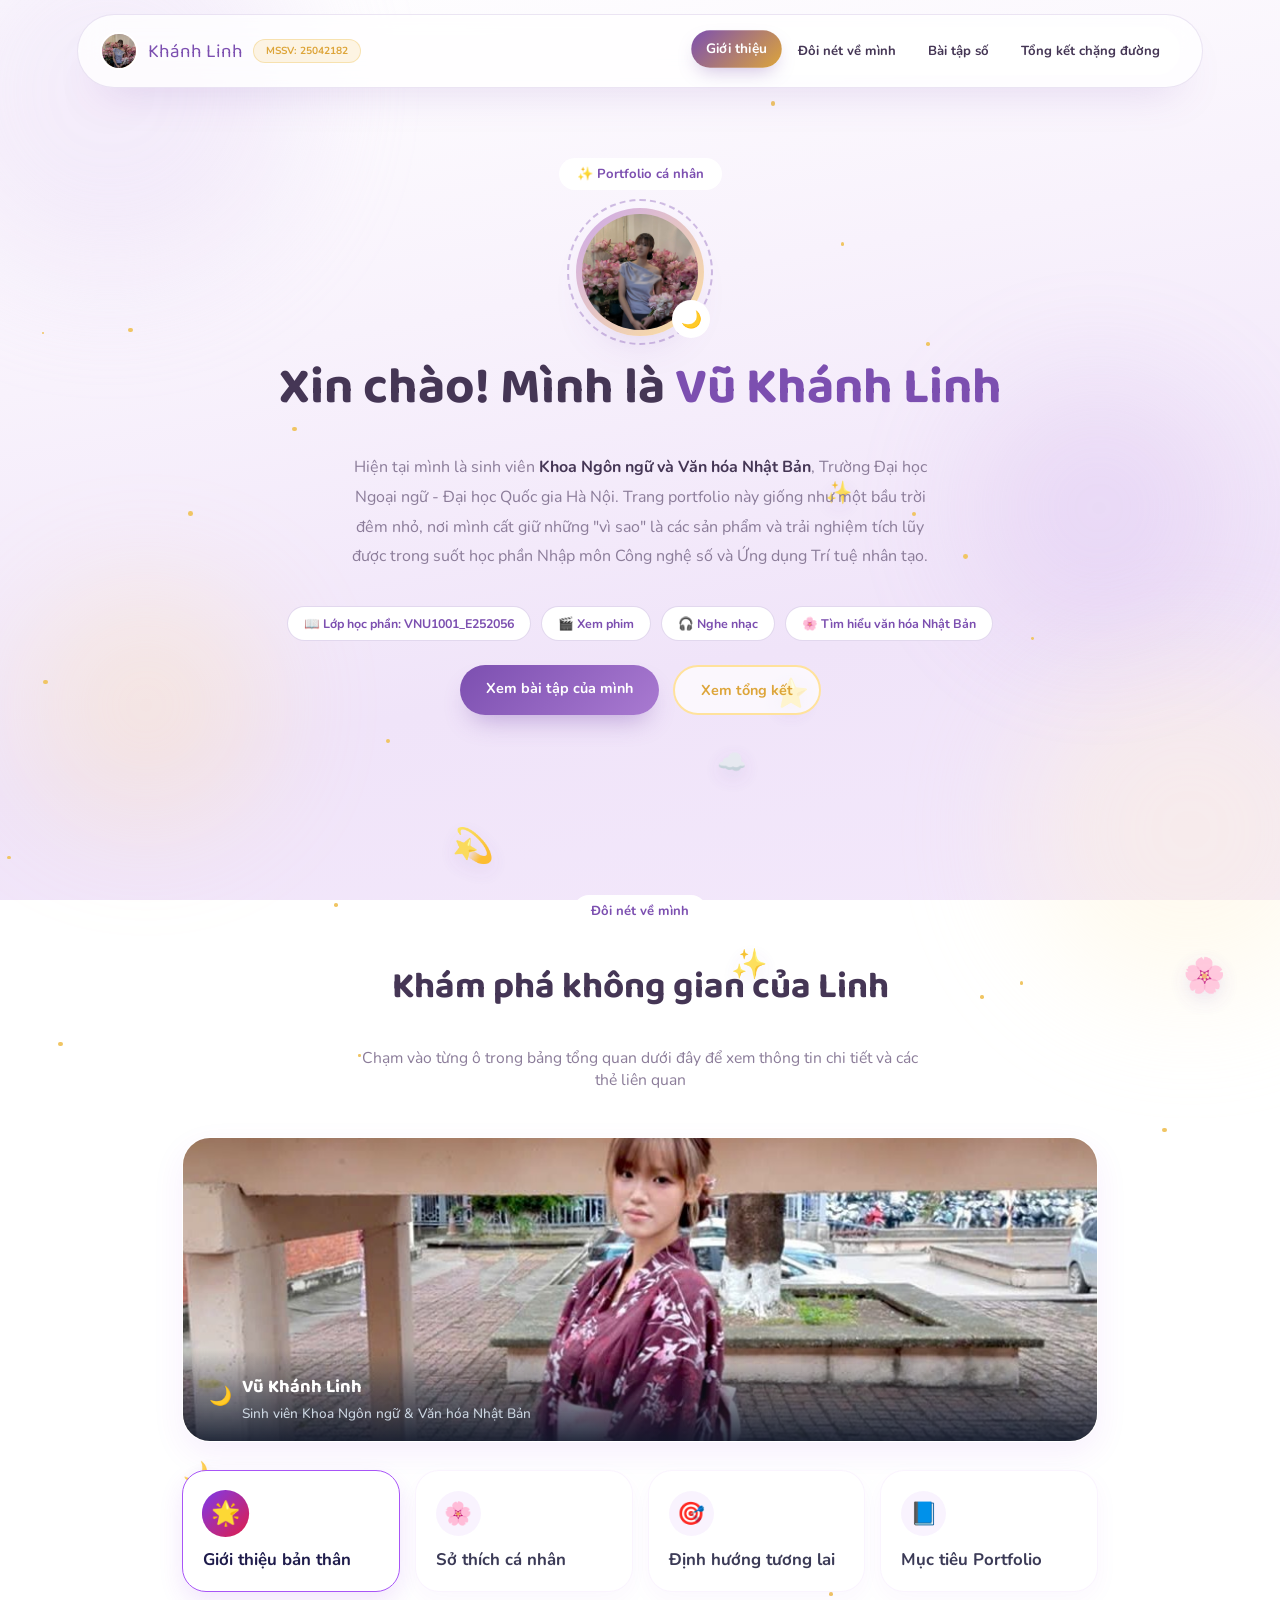
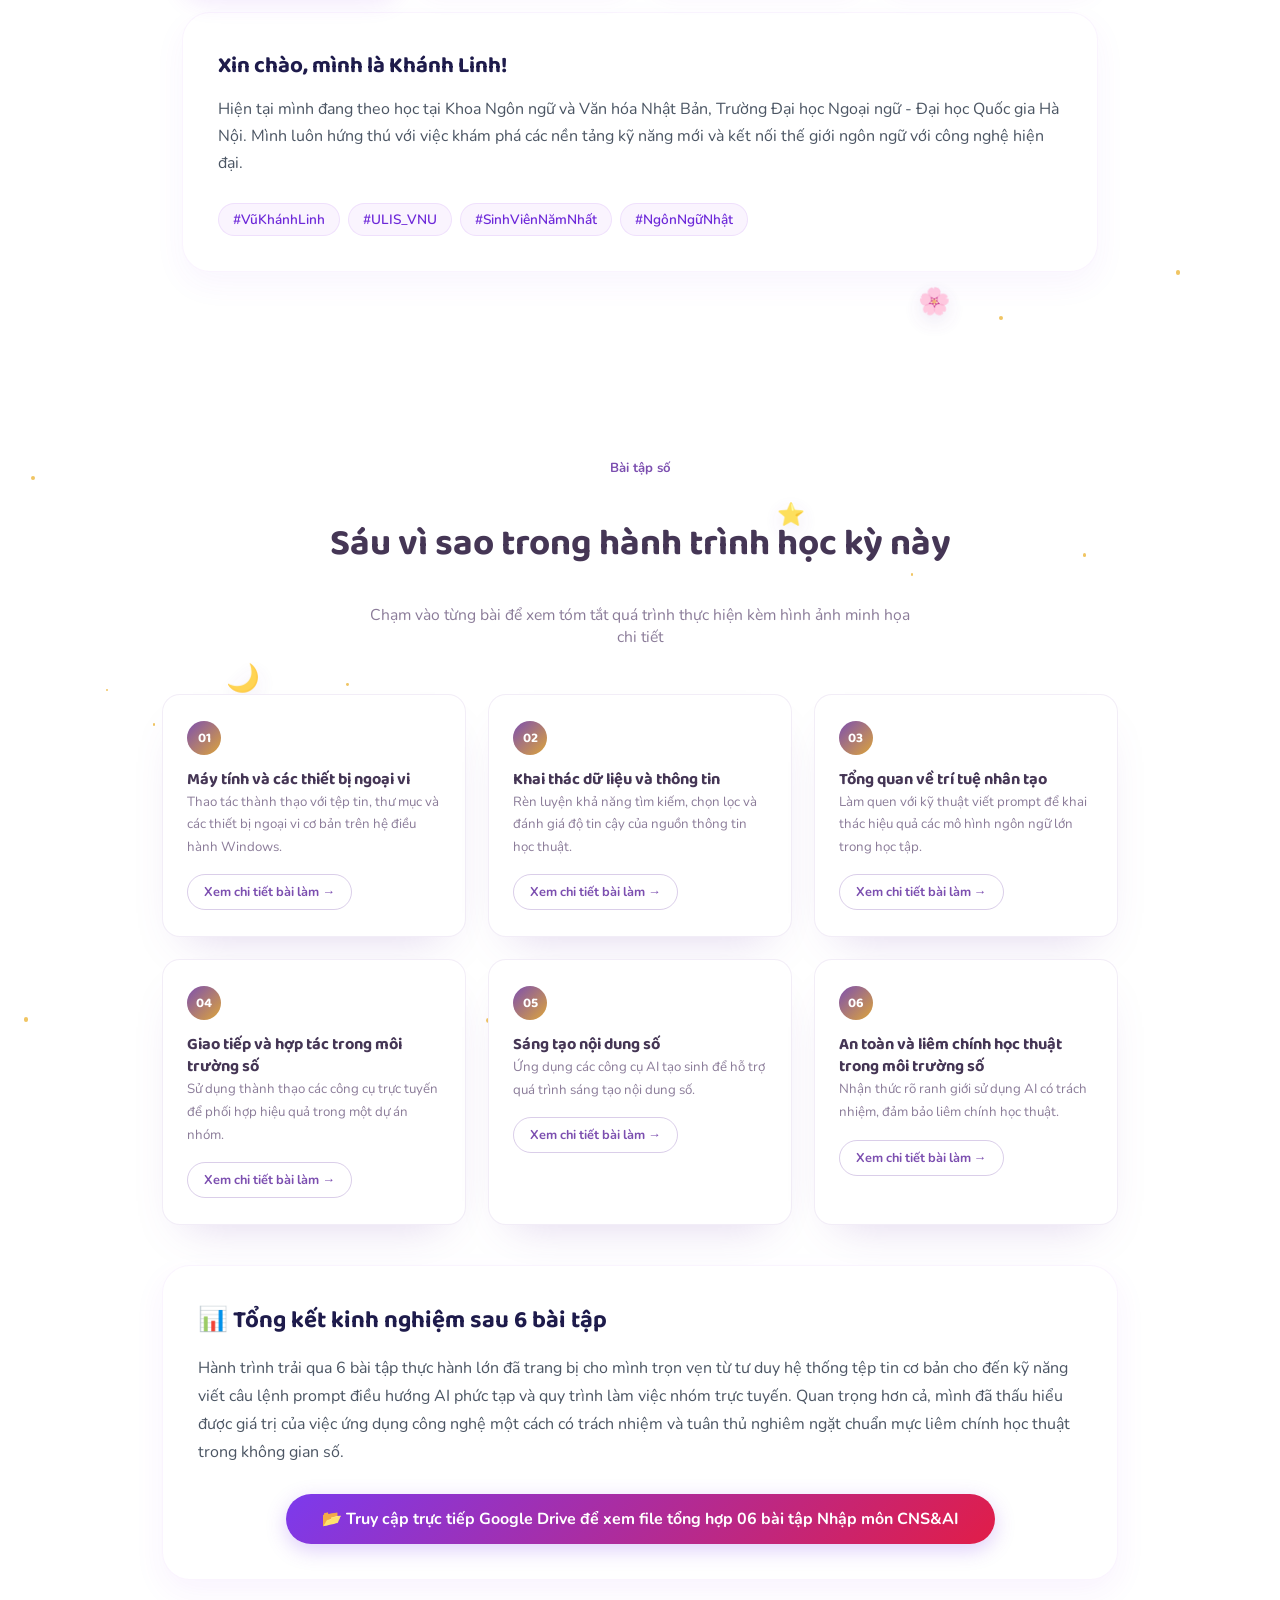
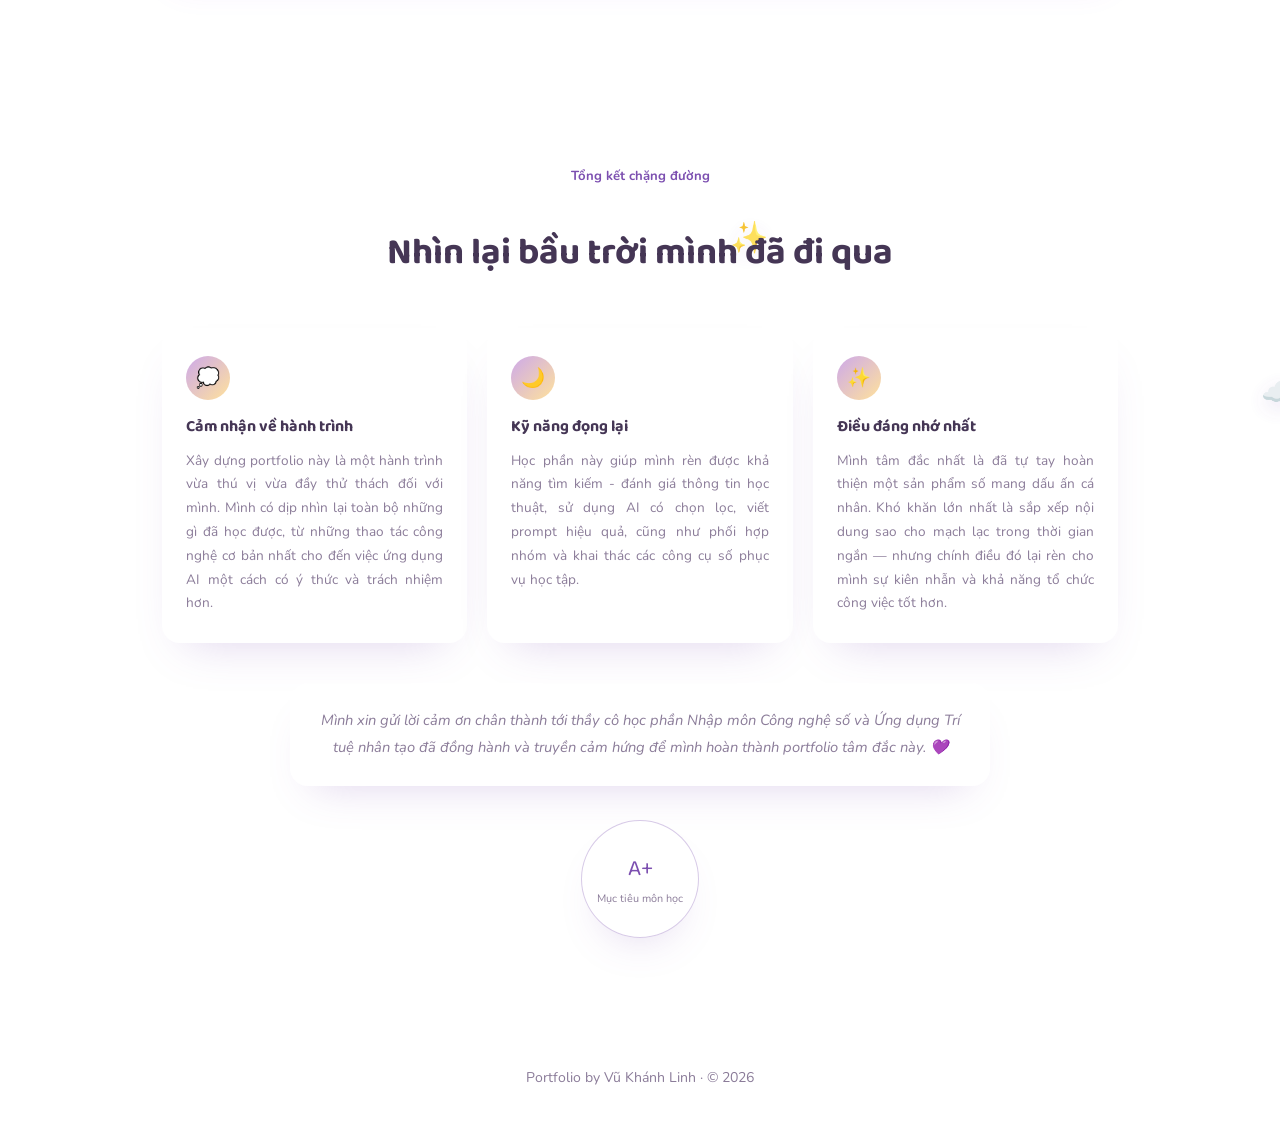
==== commit f7ccbdb5: "Update index.html" ====
--- a/index.html
+++ b/index.html
@@ -299,7 +299,7 @@
     <span class="eyebrow reveal">✨ Portfolio cá nhân</span>
     <div class="moon-avatar reveal">
       <div class="moon-inner">
-        <img src="avatar.jpg" alt="Ảnh cá nhân của Vũ Khánh Linh"
+        <img src="avt.jpg" alt="Ảnh cá nhân của Vũ Khánh Linh"
              onerror="this.style.display='none'; this.parentElement.innerHTML='<span class=\'avatar-fallback\'>KL</span>';">
       </div>
       <div class="star-badge">🌙</div>
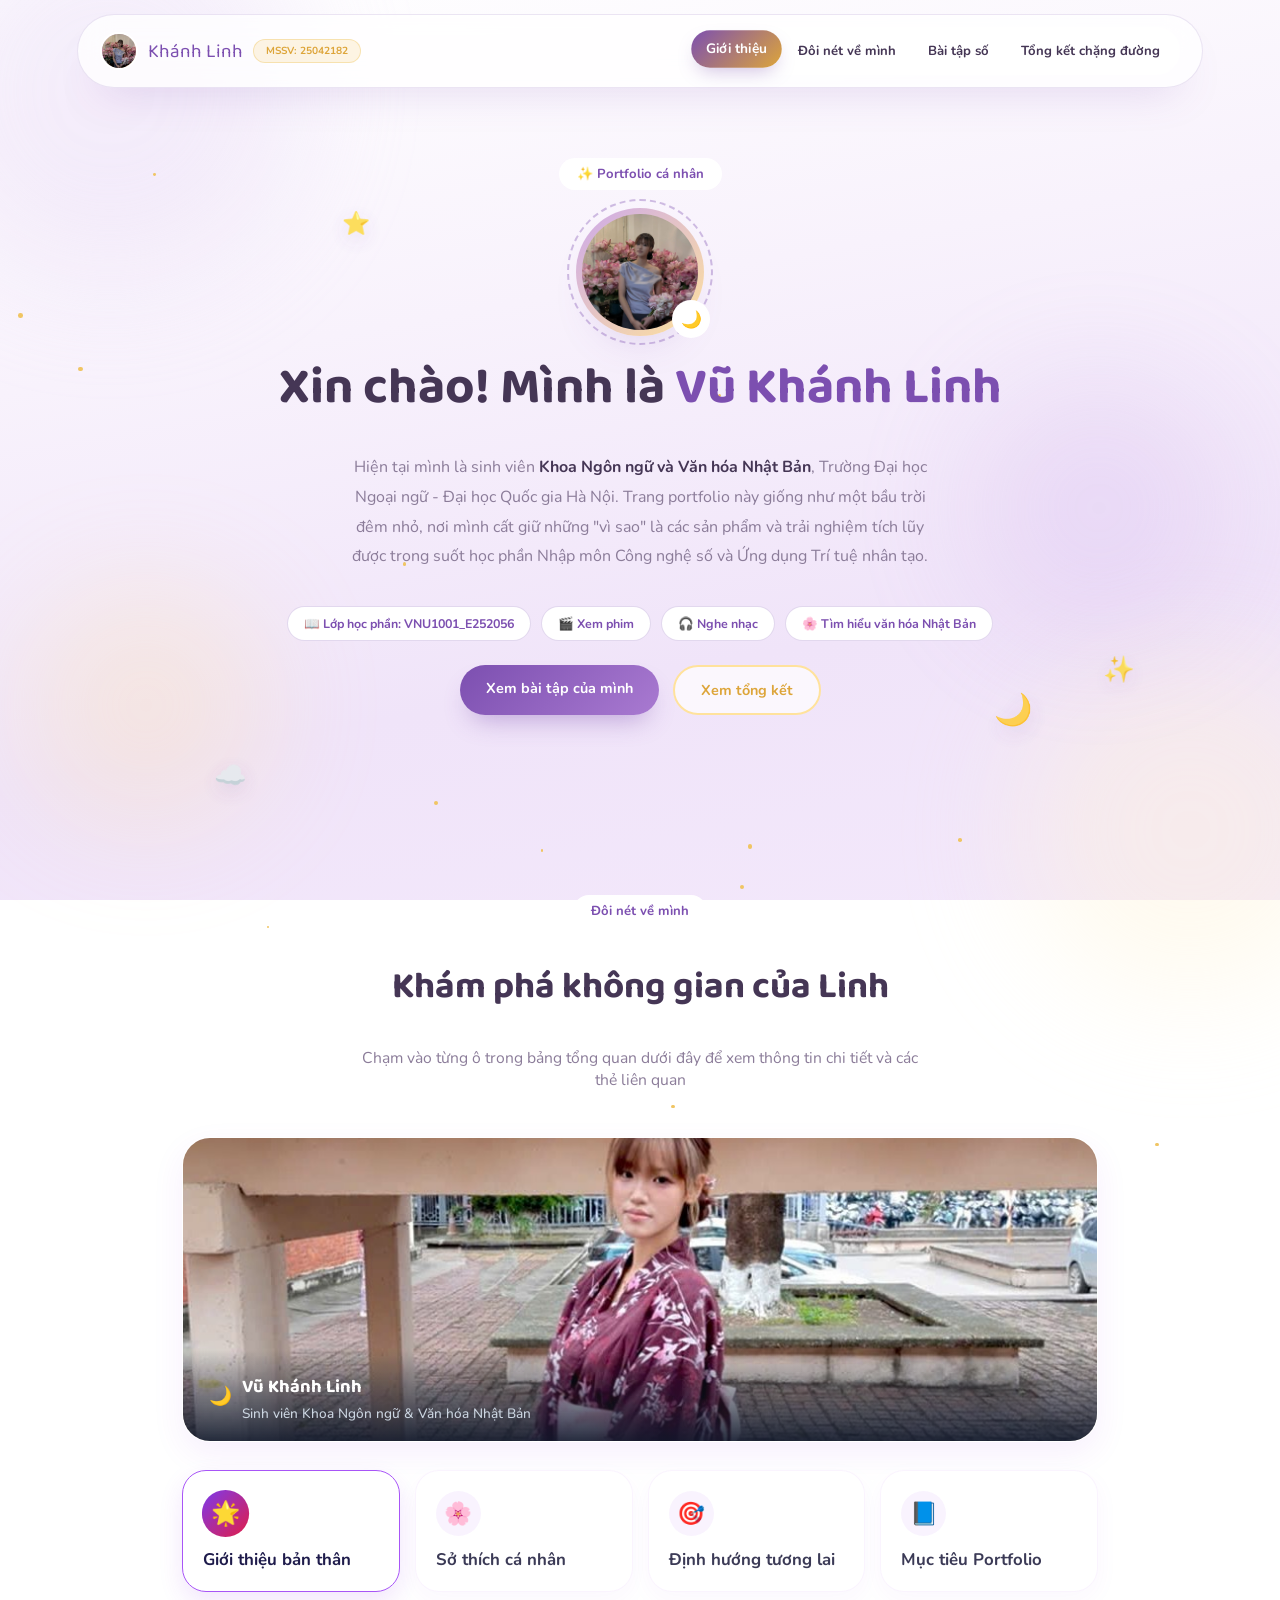
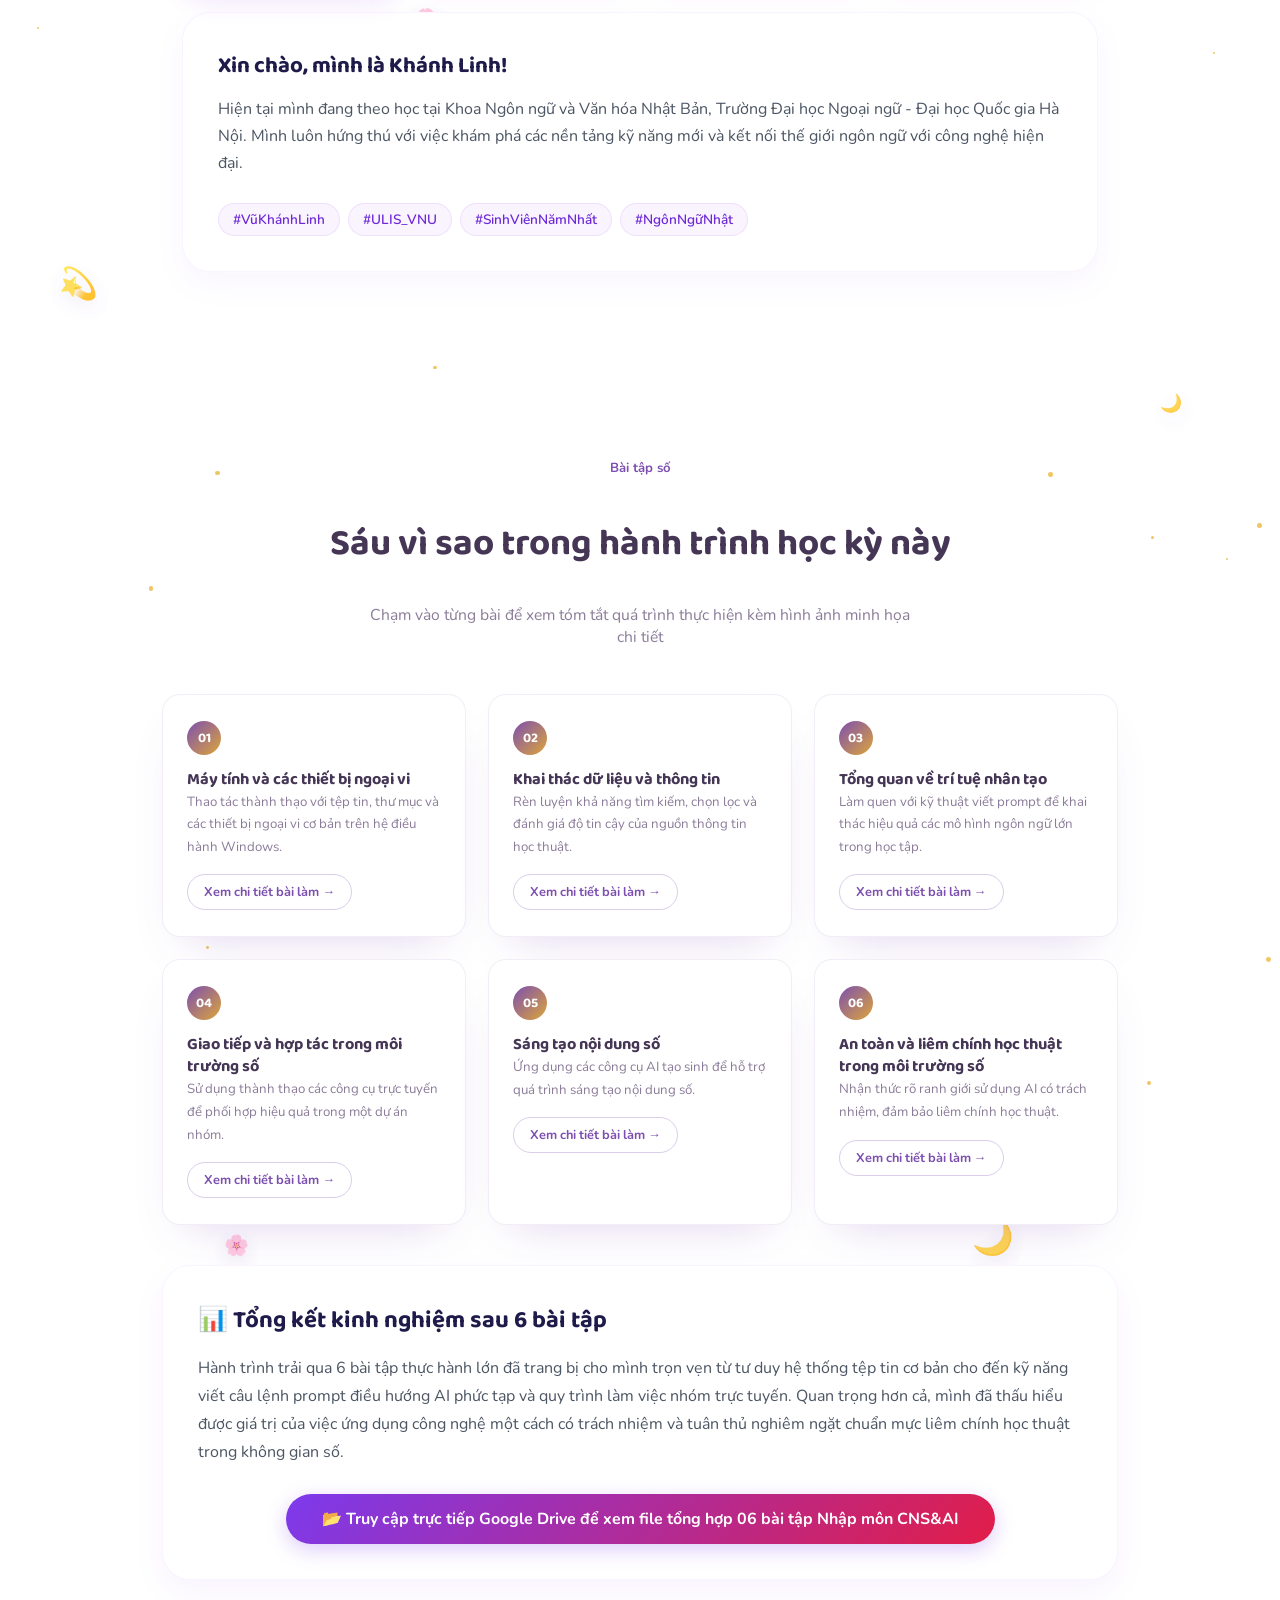
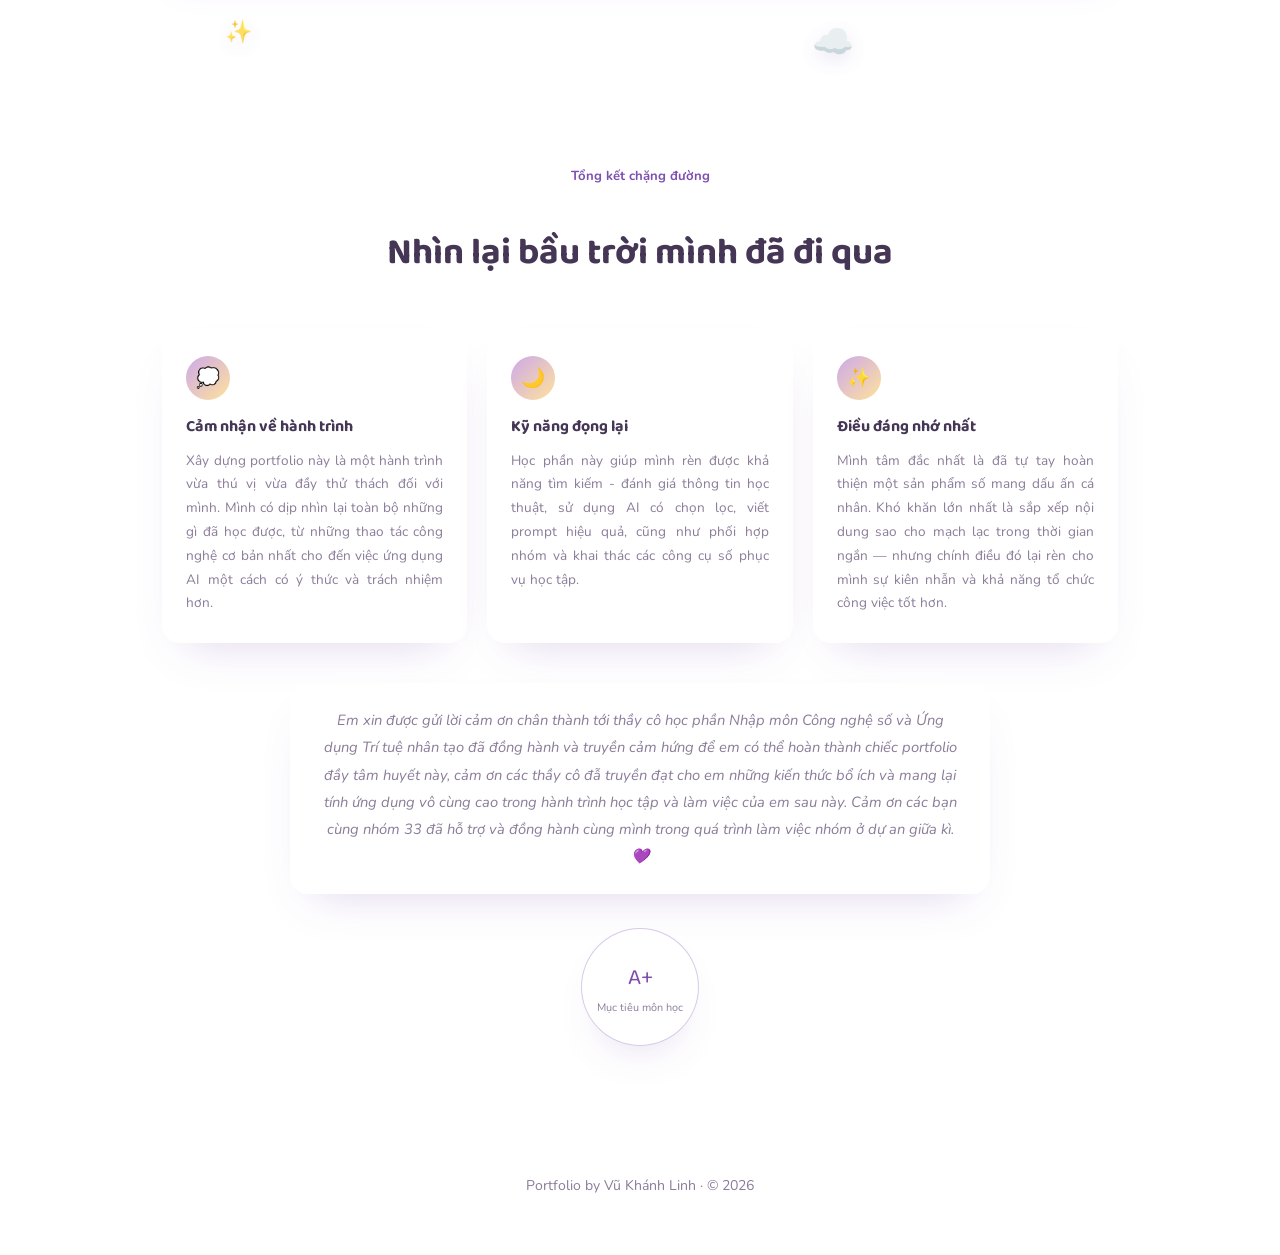
==== commit 79f51366: "Update index.html" ====
--- a/index.html
+++ b/index.html
@@ -461,9 +461,9 @@
         lại rèn cho mình sự kiên nhẫn và khả năng tổ chức công việc tốt hơn.</p>
     </div>
   </div>
-  <p class="thanks-note reveal">Mình xin gửi lời cảm ơn chân thành tới thầy cô học phần Nhập môn
-    Công nghệ số và Ứng dụng Trí tuệ nhân tạo đã đồng hành và truyền cảm hứng để mình hoàn thành
-    portfolio tâm đắc này. 💜</p>
+  <p class="thanks-note reveal">Em xin được gửi lời cảm ơn chân thành tới thầy cô học phần Nhập môn
+    Công nghệ số và Ứng dụng Trí tuệ nhân tạo đã đồng hành và truyền cảm hứng để em có thể hoàn thành
+    chiếc portfolio đầy tâm huyết này, cảm ơn các thầy cô đẫ truyền đạt cho em những kiến thức bổ ích và mang lại tính ứng dụng vô cùng cao trong hành trình học tập và làm việc của em sau này. Cảm ơn các bạn cùng nhóm 33 đã hỗ trợ và đồng hành cùng mình trong quá trình làm việc nhóm ở dự an giữa kì. 💜</p>
   <div class="stat-solo reveal">
     <div class="stat-circle"><span class="num">A+</span><span class="label">Mục tiêu môn học</span></div>
   </div>
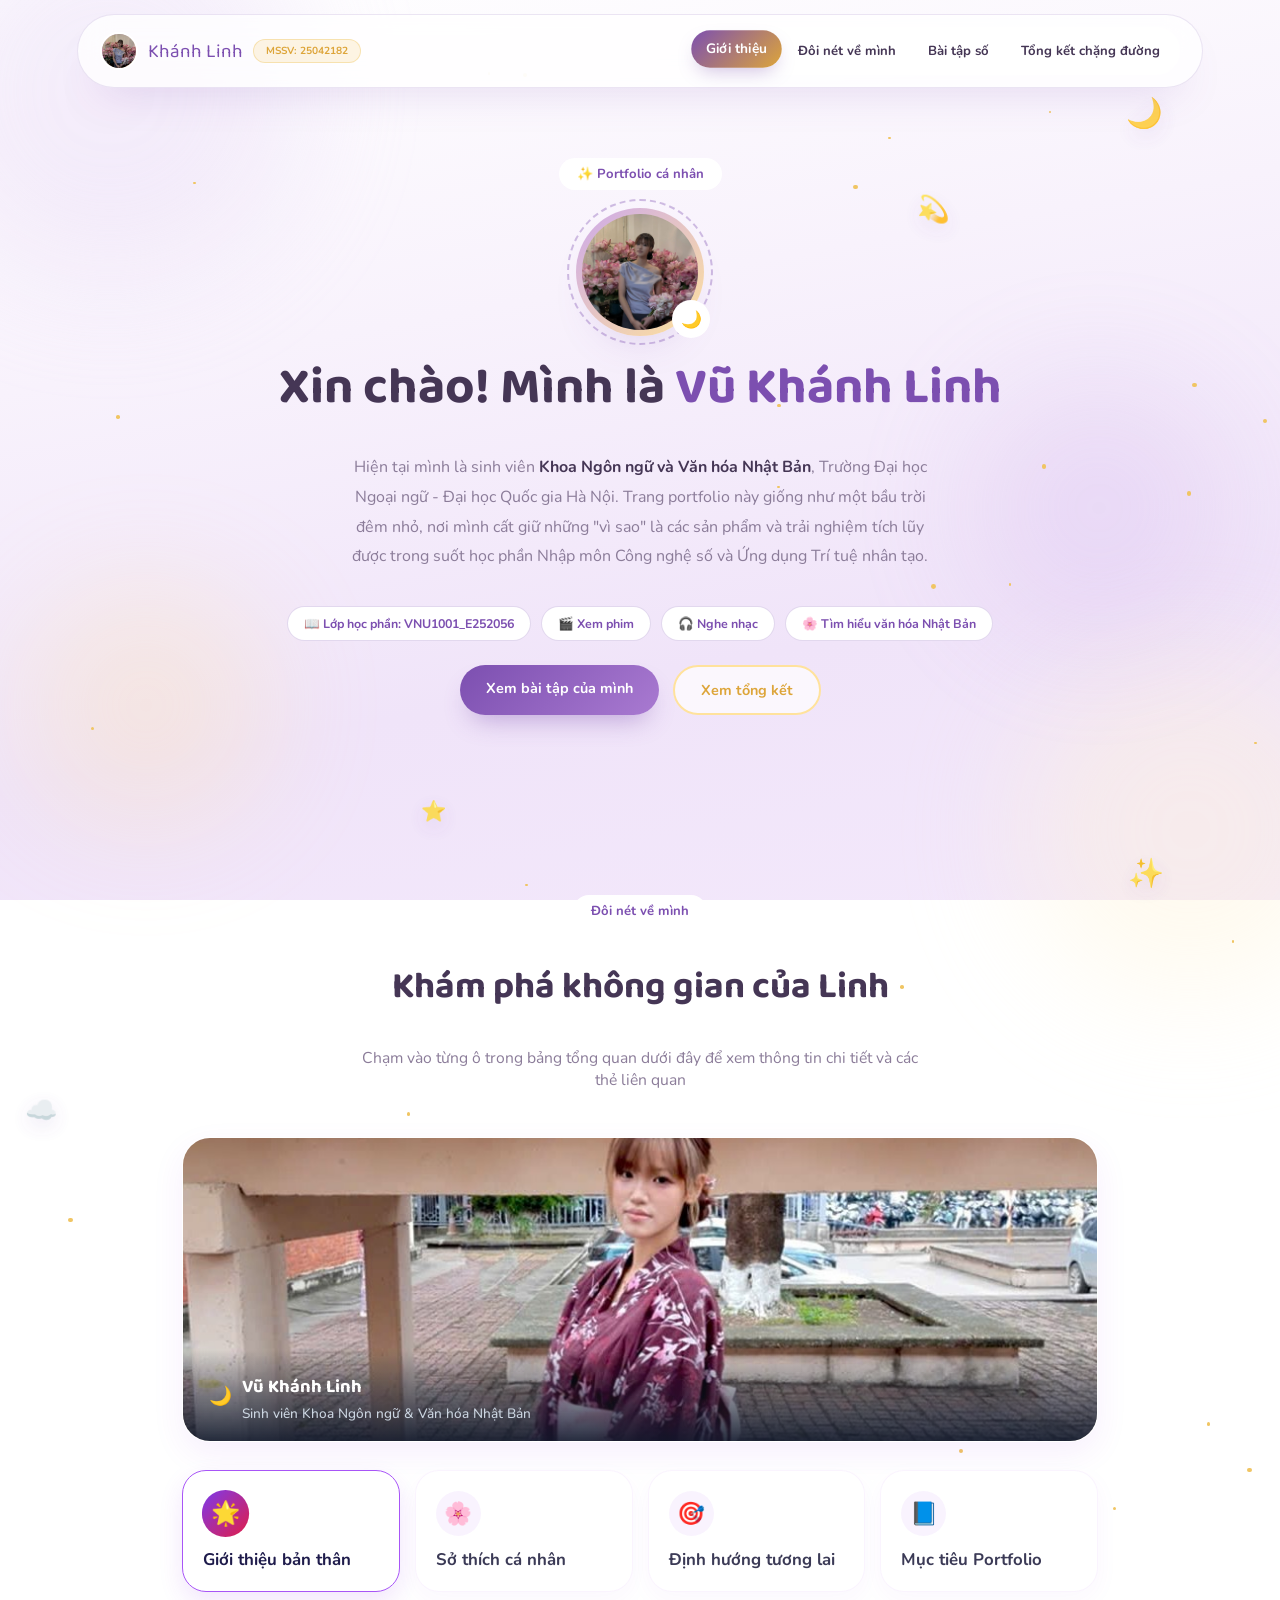
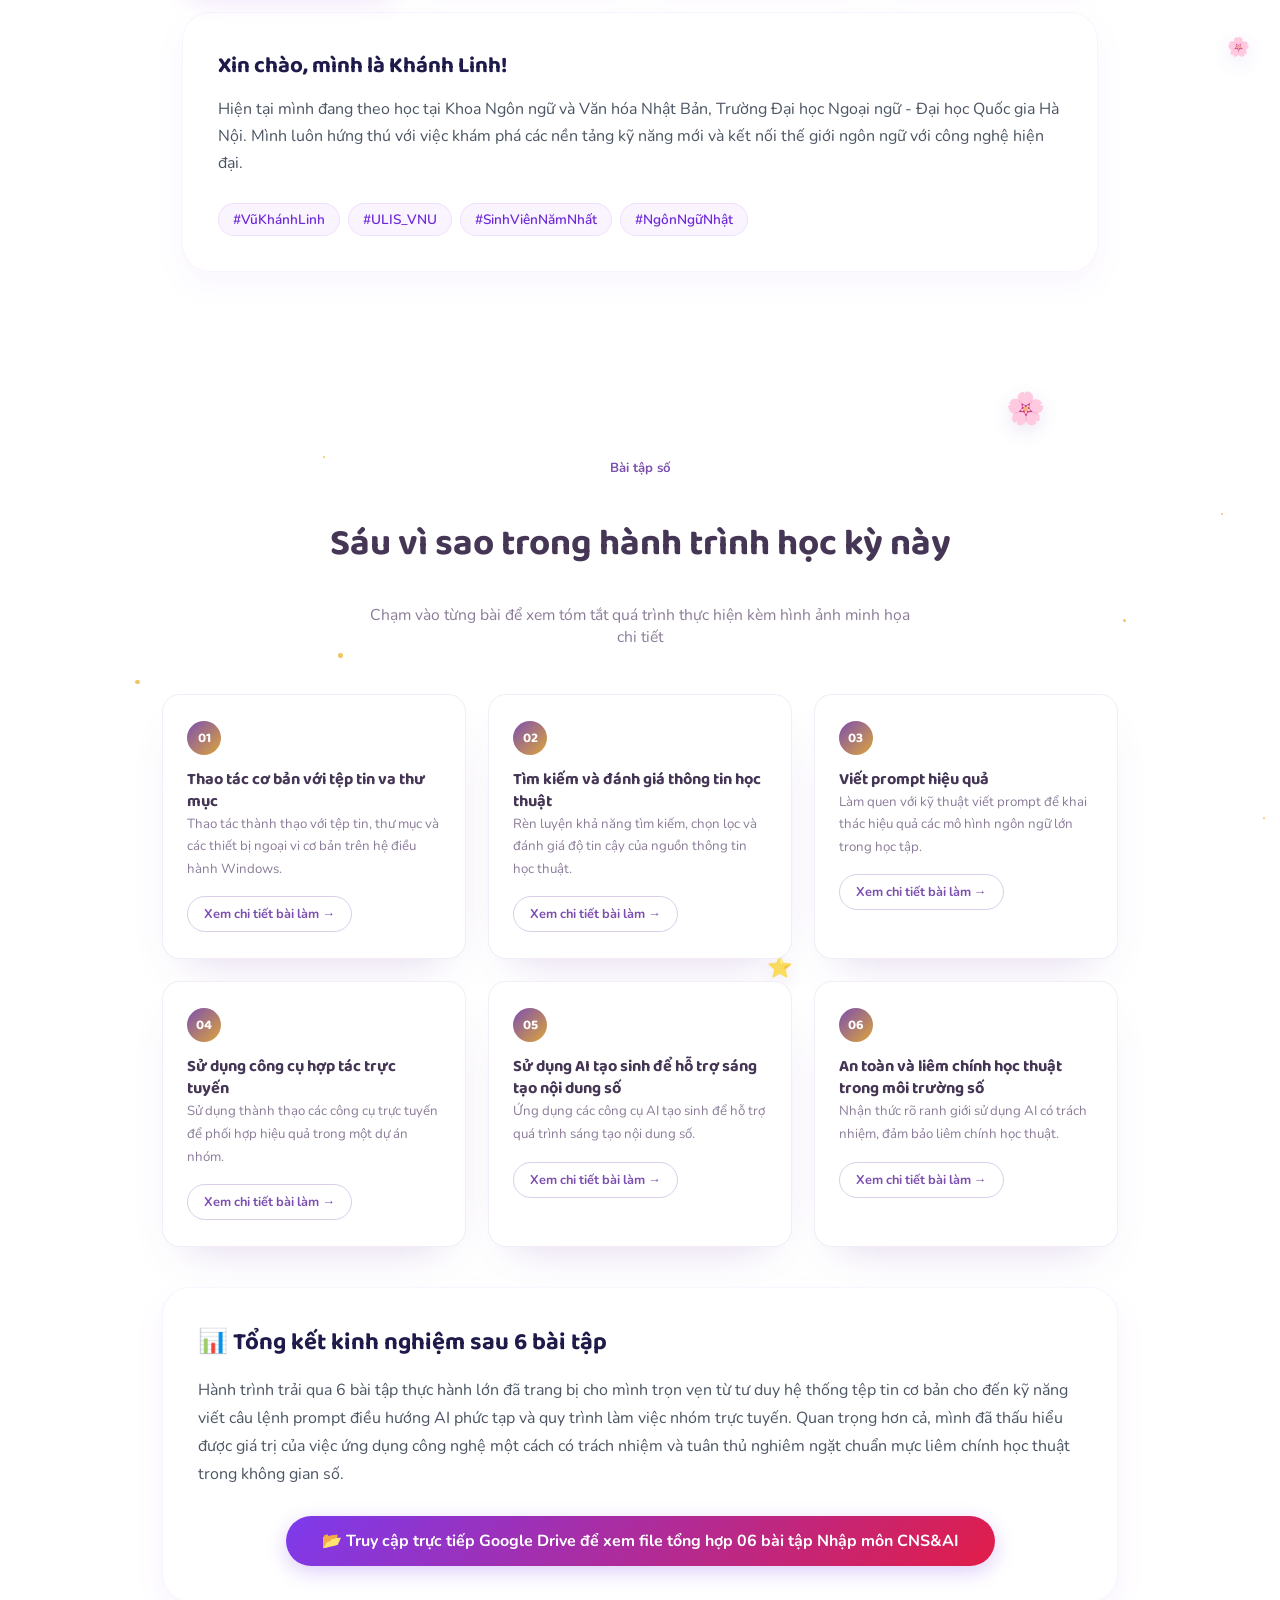
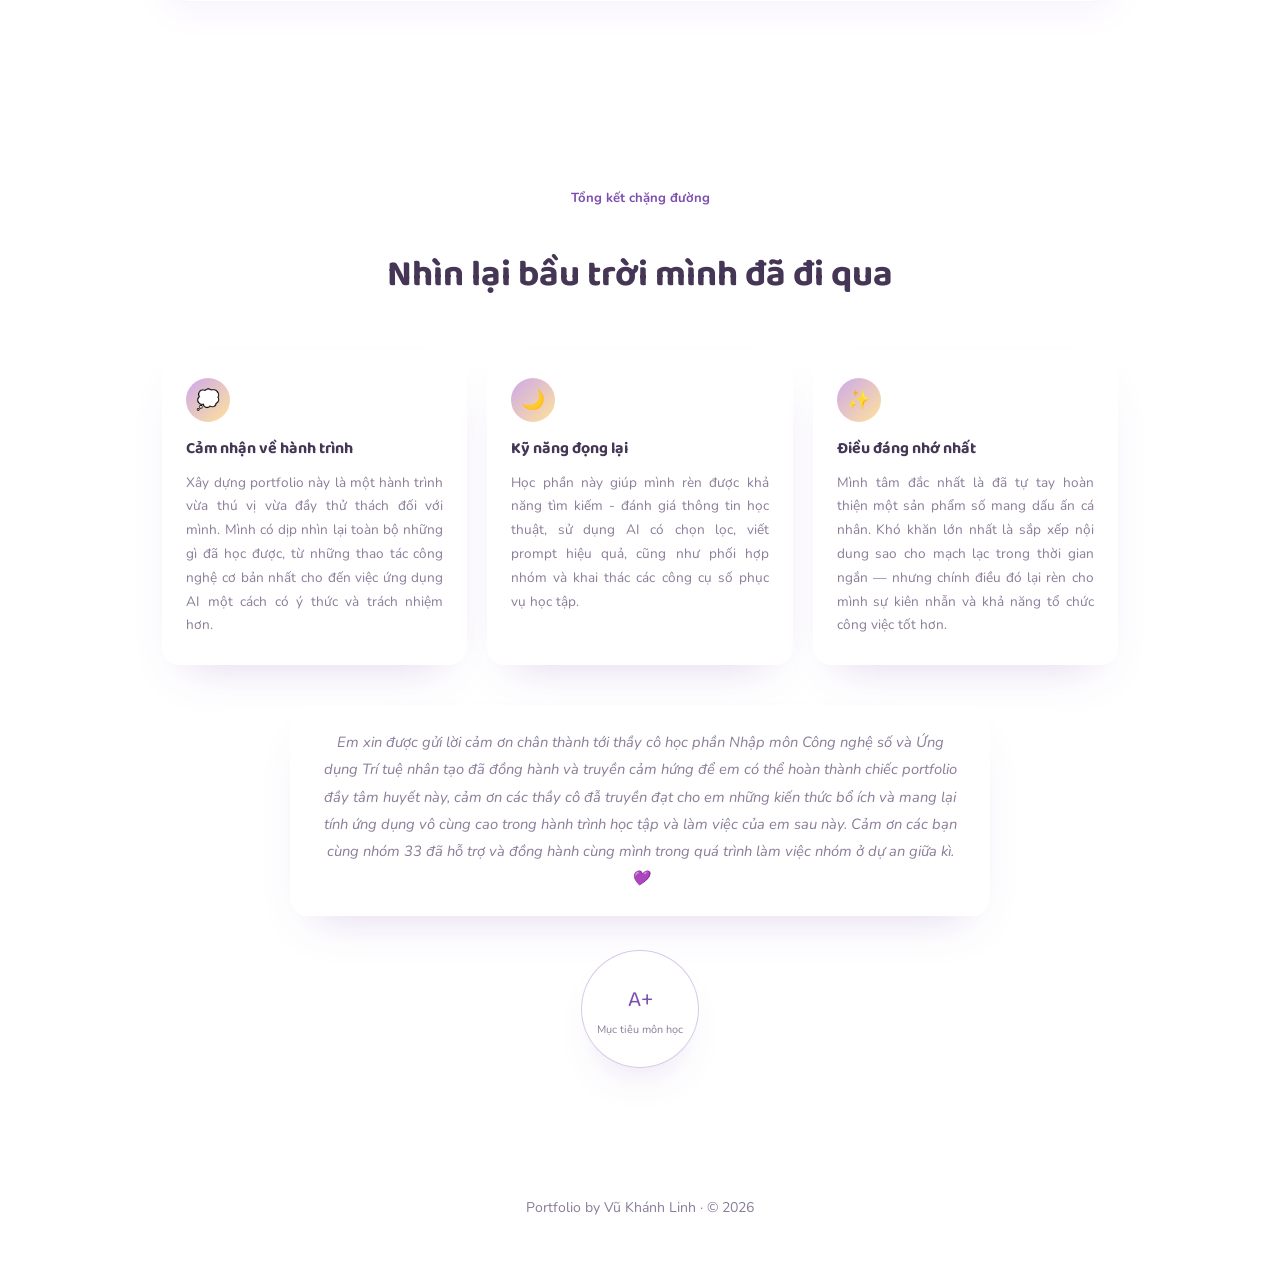
==== commit 3984fd70: "Update index.html" ====
--- a/index.html
+++ b/index.html
@@ -3,7 +3,7 @@
 <head>
 <meta charset="UTF-8">
 <meta name="viewport" content="width=device-width, initial-scale=1.0">
-<title>Vũ Khánh Linh — Portfolio ✨</title>
+<title>Vũ Khánh Linh - Portfolio ✨</title>
 <link rel="preconnect" href="https://fonts.googleapis.com">
 <link rel="preconnect" href="https://fonts.gstatic.com" crossorigin>
 <link href="https://fonts.googleapis.com/css2?family=Baloo+2:wght@500;600;700;800&family=Nunito:wght@400;500;600;700;800&display=swap" rel="stylesheet">
@@ -536,11 +536,11 @@
   }
 
   const exercises = [
-    {t:"Máy tính và các thiết bị ngoại vi", goal:"Thao tác thành thạo với tệp tin, thư mục và các thiết bị ngoại vi cơ bản trên hệ điều hành Windows.", link:"baitap1.html"},
-    {t:"Khai thác dữ liệu và thông tin", goal:"Rèn luyện khả năng tìm kiếm, chọn lọc và đánh giá độ tin cậy của nguồn thông tin học thuật.", link:"baitap2.html"},
-    {t:"Tổng quan về trí tuệ nhân tạo", goal:"Làm quen với kỹ thuật viết prompt để khai thác hiệu quả các mô hình ngôn ngữ lớn trong học tập.", link:"baitap3.html"},
-    {t:"Giao tiếp và hợp tác trong môi trường số", goal:"Sử dụng thành thạo các công cụ trực tuyến để phối hợp hiệu quả trong một dự án nhóm.", link:"baitap4.html"},
-    {t:"Sáng tạo nội dung số", goal:"Ứng dụng các công cụ AI tạo sinh để hỗ trợ quá trình sáng tạo nội dung số.", link:"baitap5.html"},
+    {t:"Thao tác cơ bản với tệp tin va thư mục", goal:"Thao tác thành thạo với tệp tin, thư mục và các thiết bị ngoại vi cơ bản trên hệ điều hành Windows.", link:"baitap1.html"},
+    {t:"Tìm kiếm và đánh giá thông tin học thuật", goal:"Rèn luyện khả năng tìm kiếm, chọn lọc và đánh giá độ tin cậy của nguồn thông tin học thuật.", link:"baitap2.html"},
+    {t:"Viết prompt hiệu quả", goal:"Làm quen với kỹ thuật viết prompt để khai thác hiệu quả các mô hình ngôn ngữ lớn trong học tập.", link:"baitap3.html"},
+    {t:"Sử dụng công cụ hợp tác trực tuyến", goal:"Sử dụng thành thạo các công cụ trực tuyến để phối hợp hiệu quả trong một dự án nhóm.", link:"baitap4.html"},
+    {t:"Sử dụng AI tạo sinh để hỗ trợ sáng tạo nội dung số", goal:"Ứng dụng các công cụ AI tạo sinh để hỗ trợ quá trình sáng tạo nội dung số.", link:"baitap5.html"},
     {t:"An toàn và liêm chính học thuật trong môi trường số", goal:"Nhận thức rõ ranh giới sử dụng AI có trách nhiệm, đảm bảo liêm chính học thuật.", link:"baitap6.html"},
   ];
   const grid = document.getElementById('workGrid');
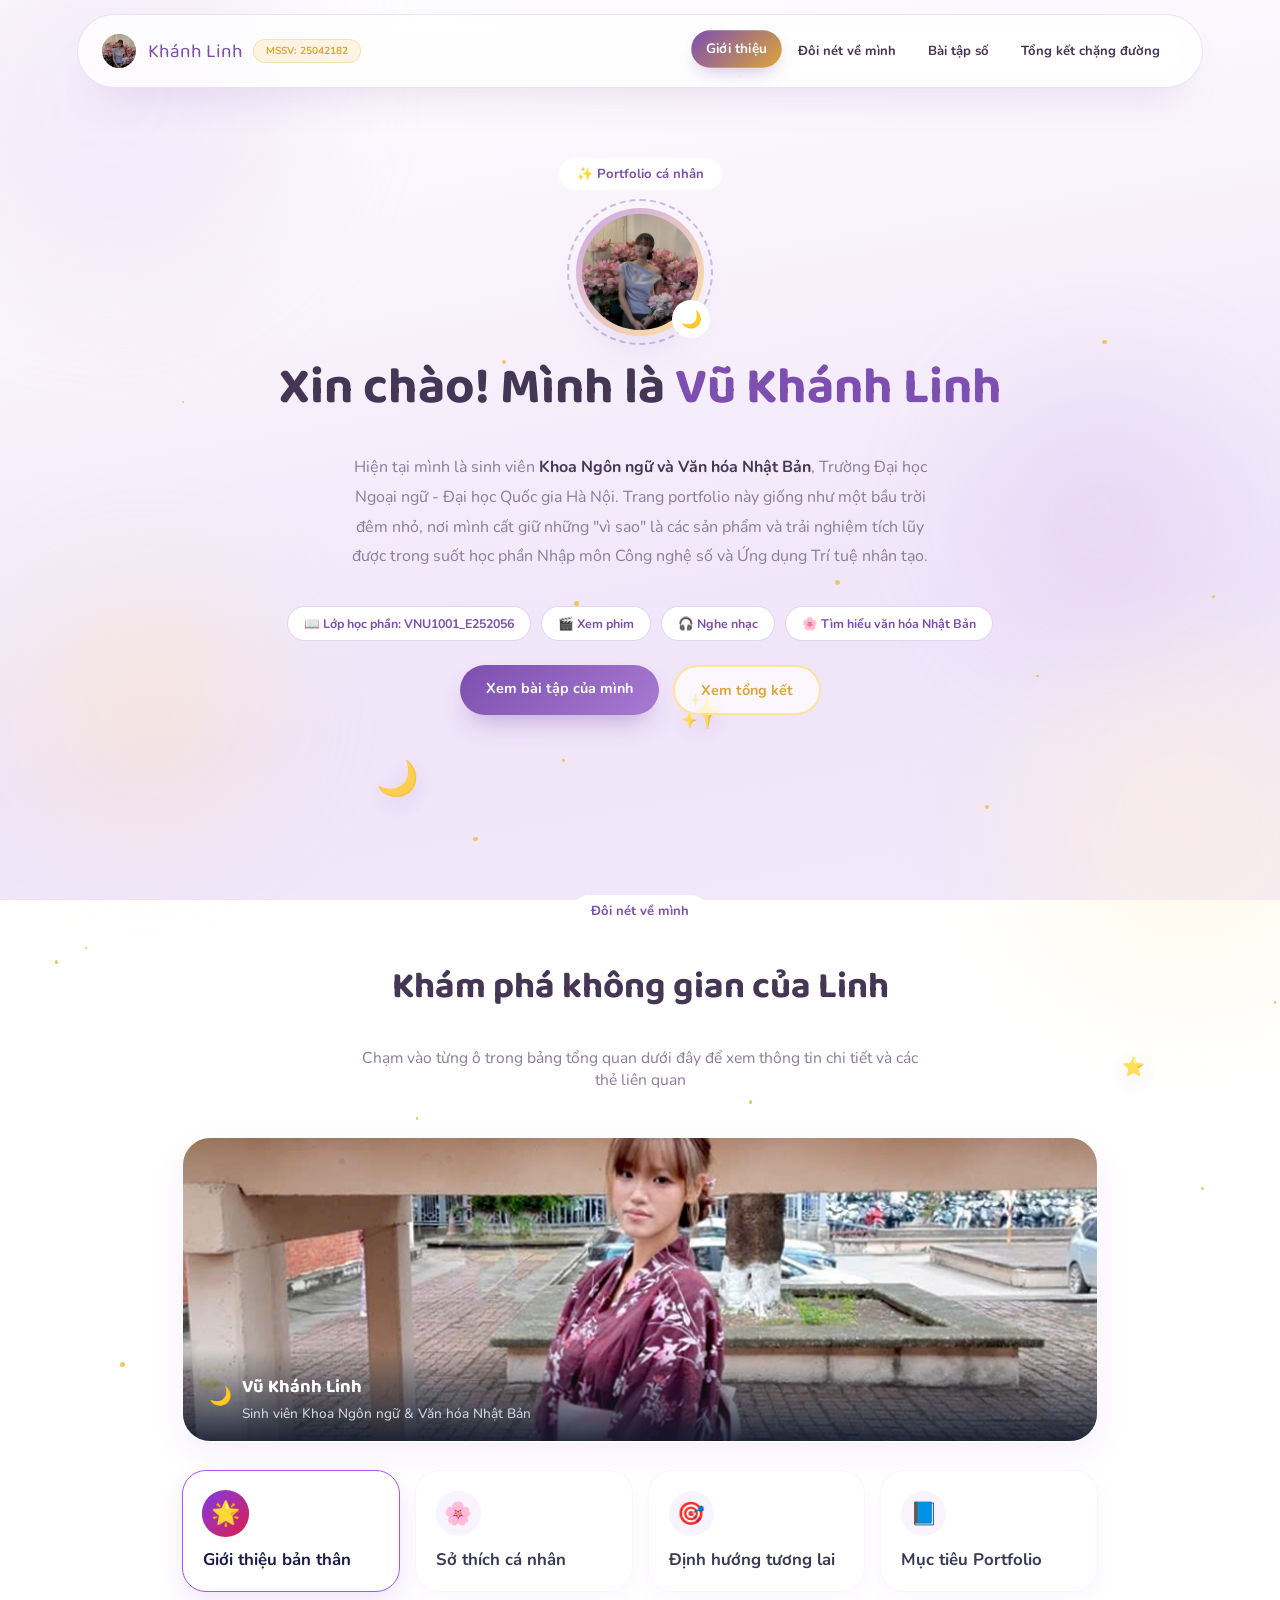
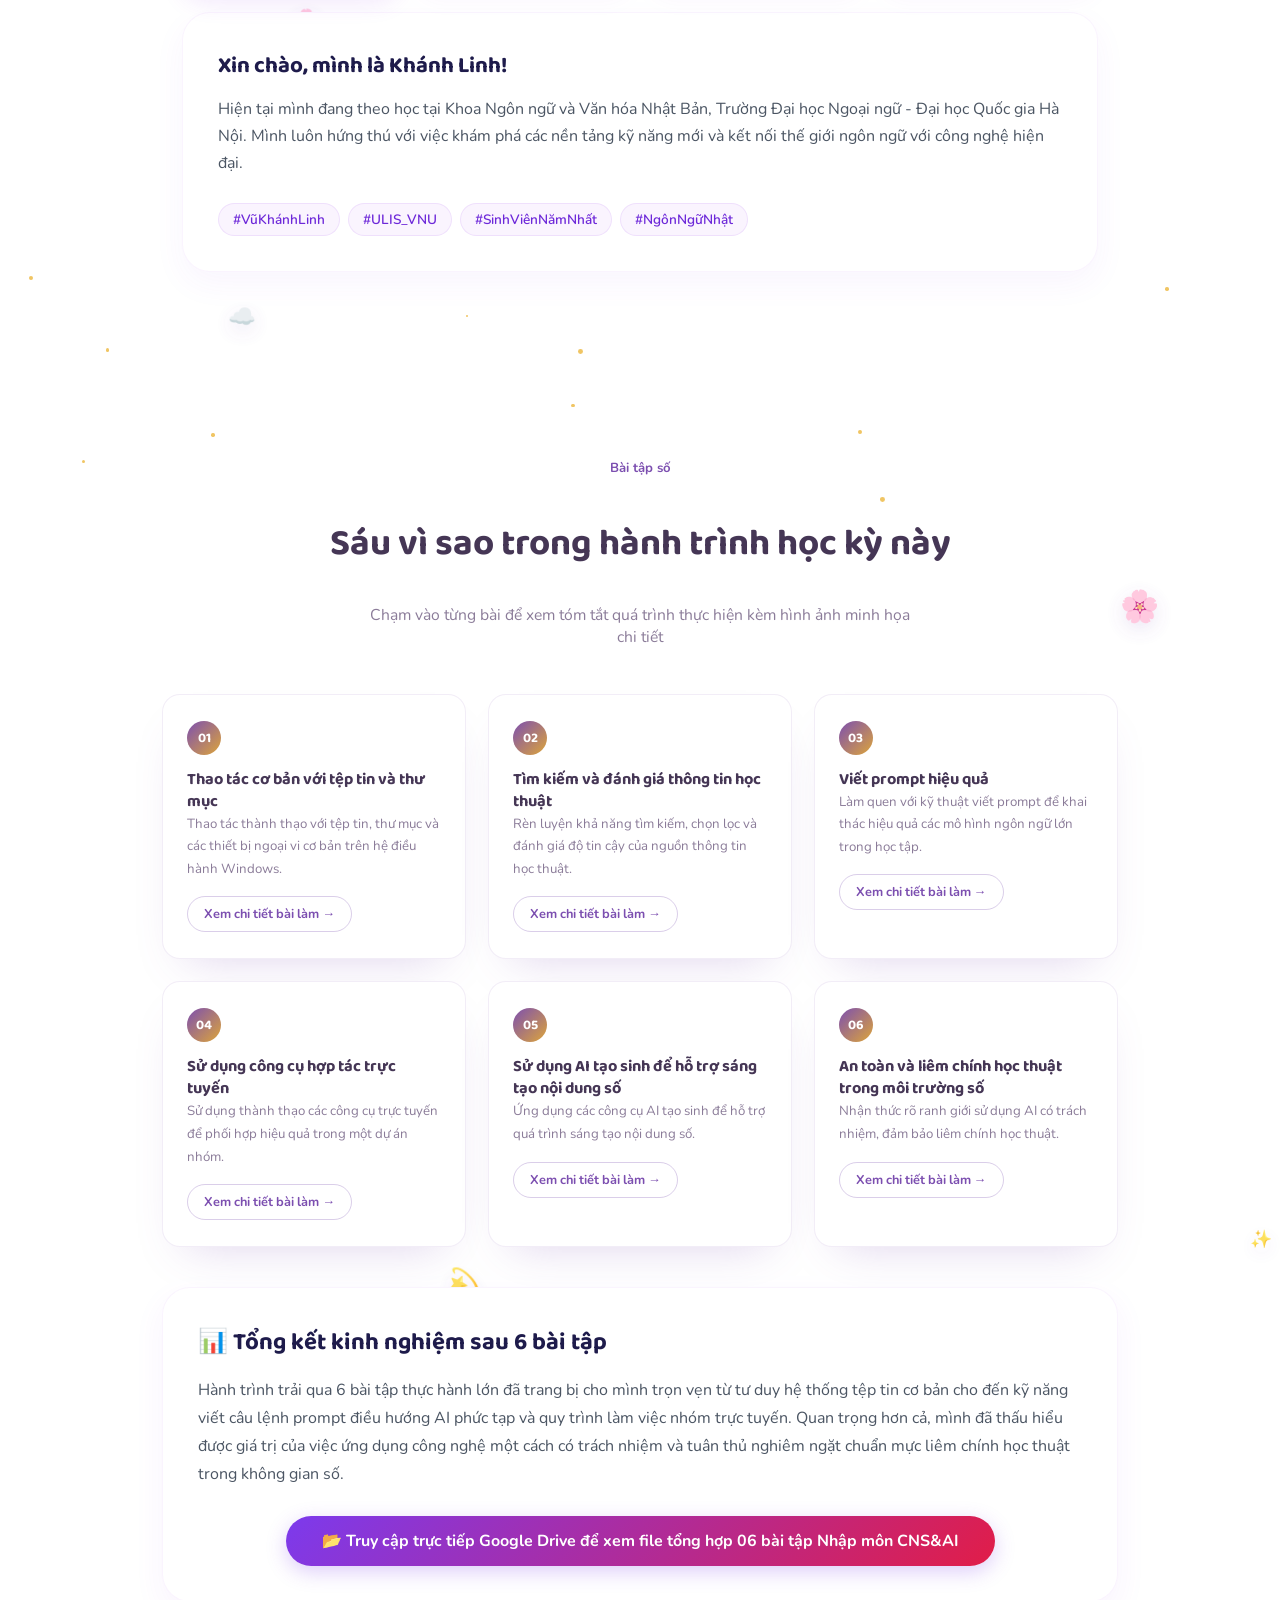
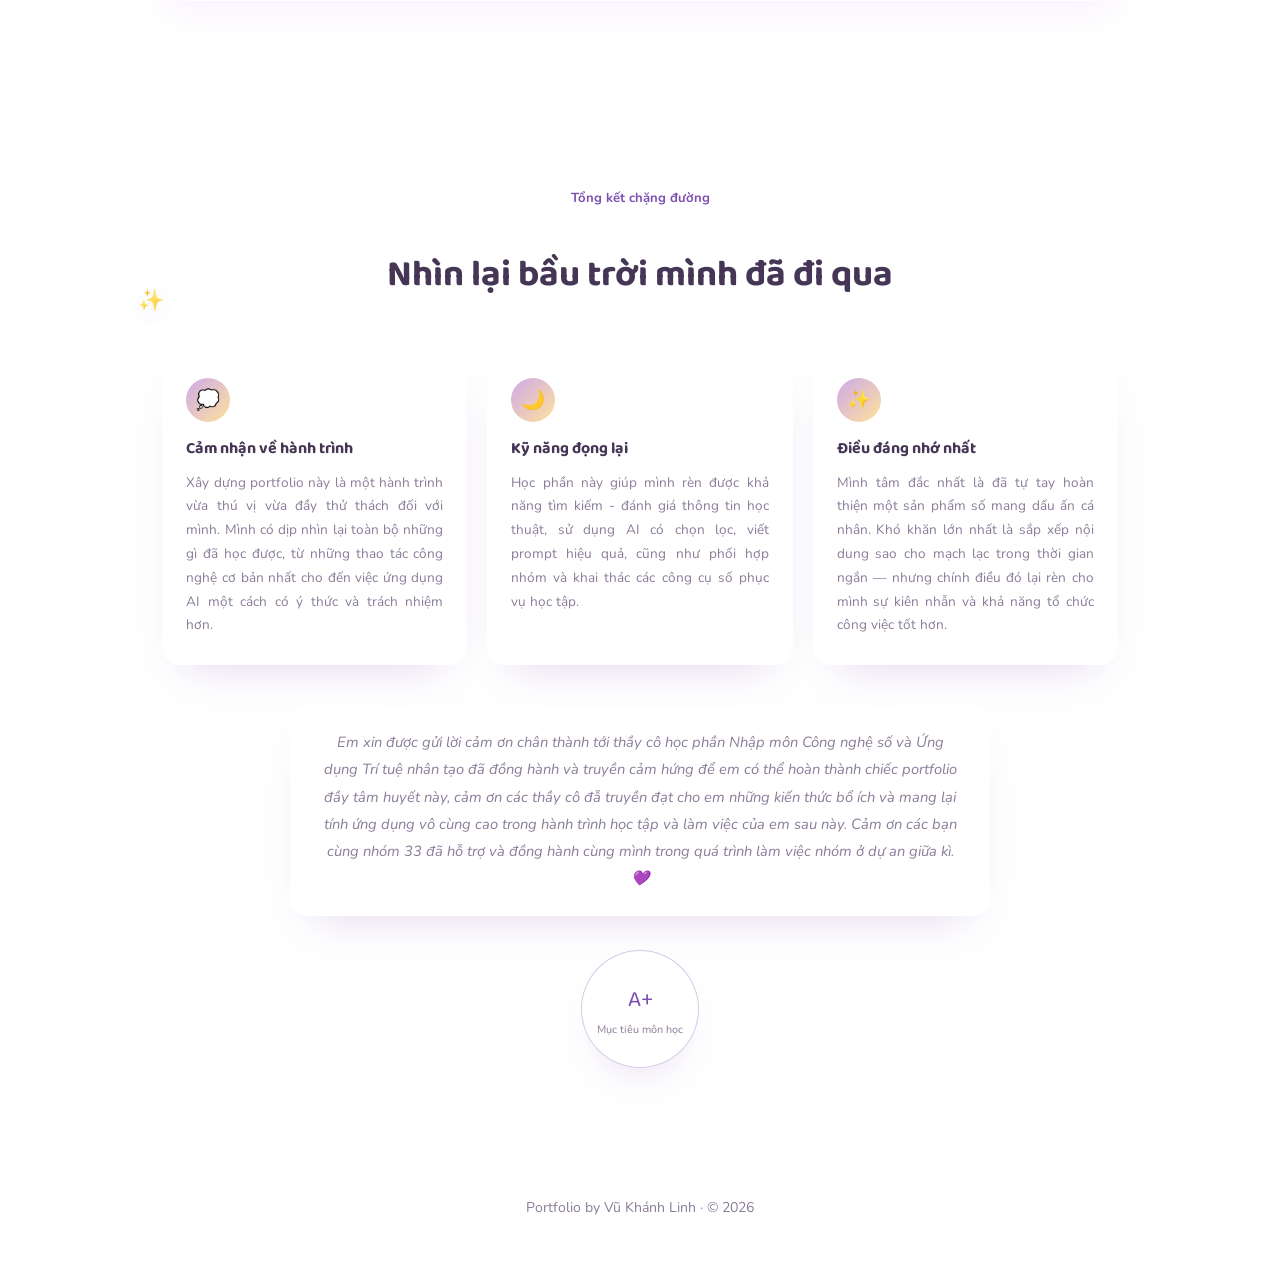
==== commit b6e45281: "Update index.html" ====
--- a/index.html
+++ b/index.html
@@ -536,7 +536,7 @@
   }
 
   const exercises = [
-    {t:"Thao tác cơ bản với tệp tin va thư mục", goal:"Thao tác thành thạo với tệp tin, thư mục và các thiết bị ngoại vi cơ bản trên hệ điều hành Windows.", link:"baitap1.html"},
+    {t:"Thao tác cơ bản với tệp tin và thư mục", goal:"Thao tác thành thạo với tệp tin, thư mục và các thiết bị ngoại vi cơ bản trên hệ điều hành Windows.", link:"baitap1.html"},
     {t:"Tìm kiếm và đánh giá thông tin học thuật", goal:"Rèn luyện khả năng tìm kiếm, chọn lọc và đánh giá độ tin cậy của nguồn thông tin học thuật.", link:"baitap2.html"},
     {t:"Viết prompt hiệu quả", goal:"Làm quen với kỹ thuật viết prompt để khai thác hiệu quả các mô hình ngôn ngữ lớn trong học tập.", link:"baitap3.html"},
     {t:"Sử dụng công cụ hợp tác trực tuyến", goal:"Sử dụng thành thạo các công cụ trực tuyến để phối hợp hiệu quả trong một dự án nhóm.", link:"baitap4.html"},
